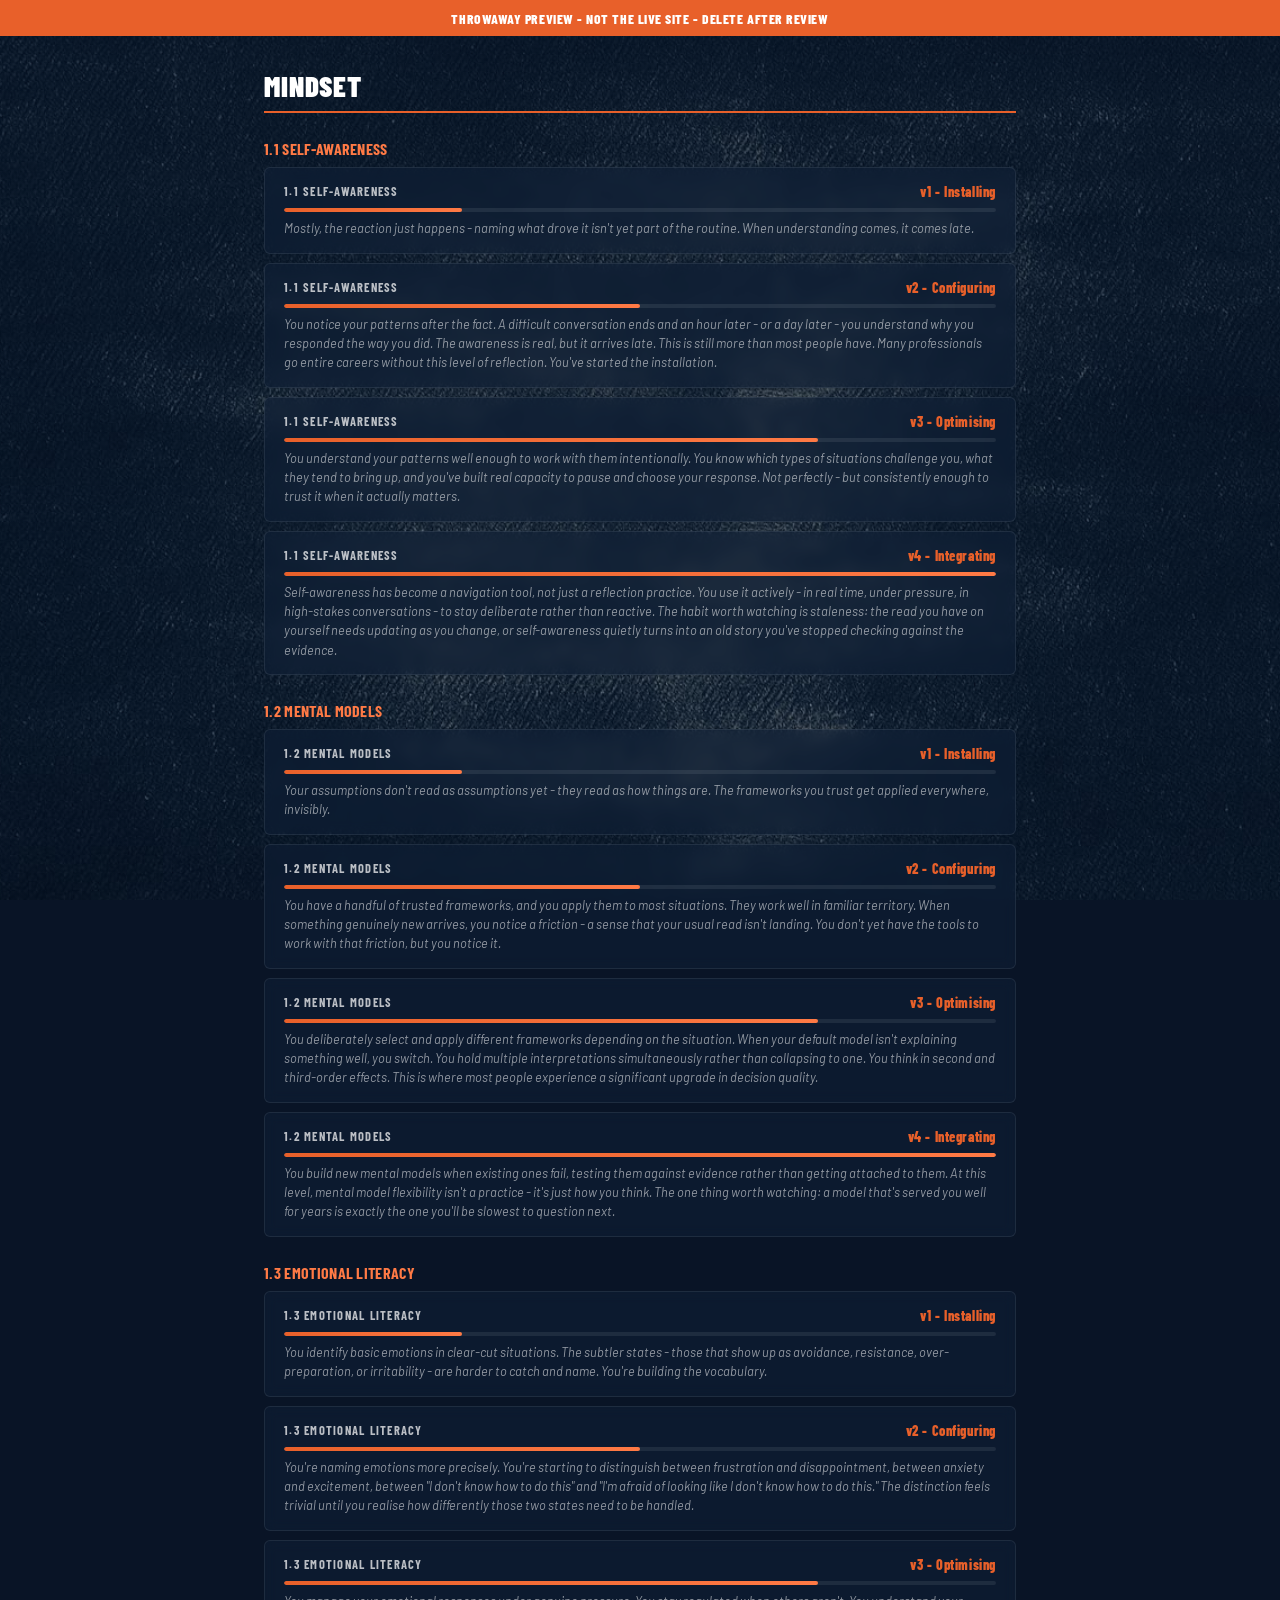
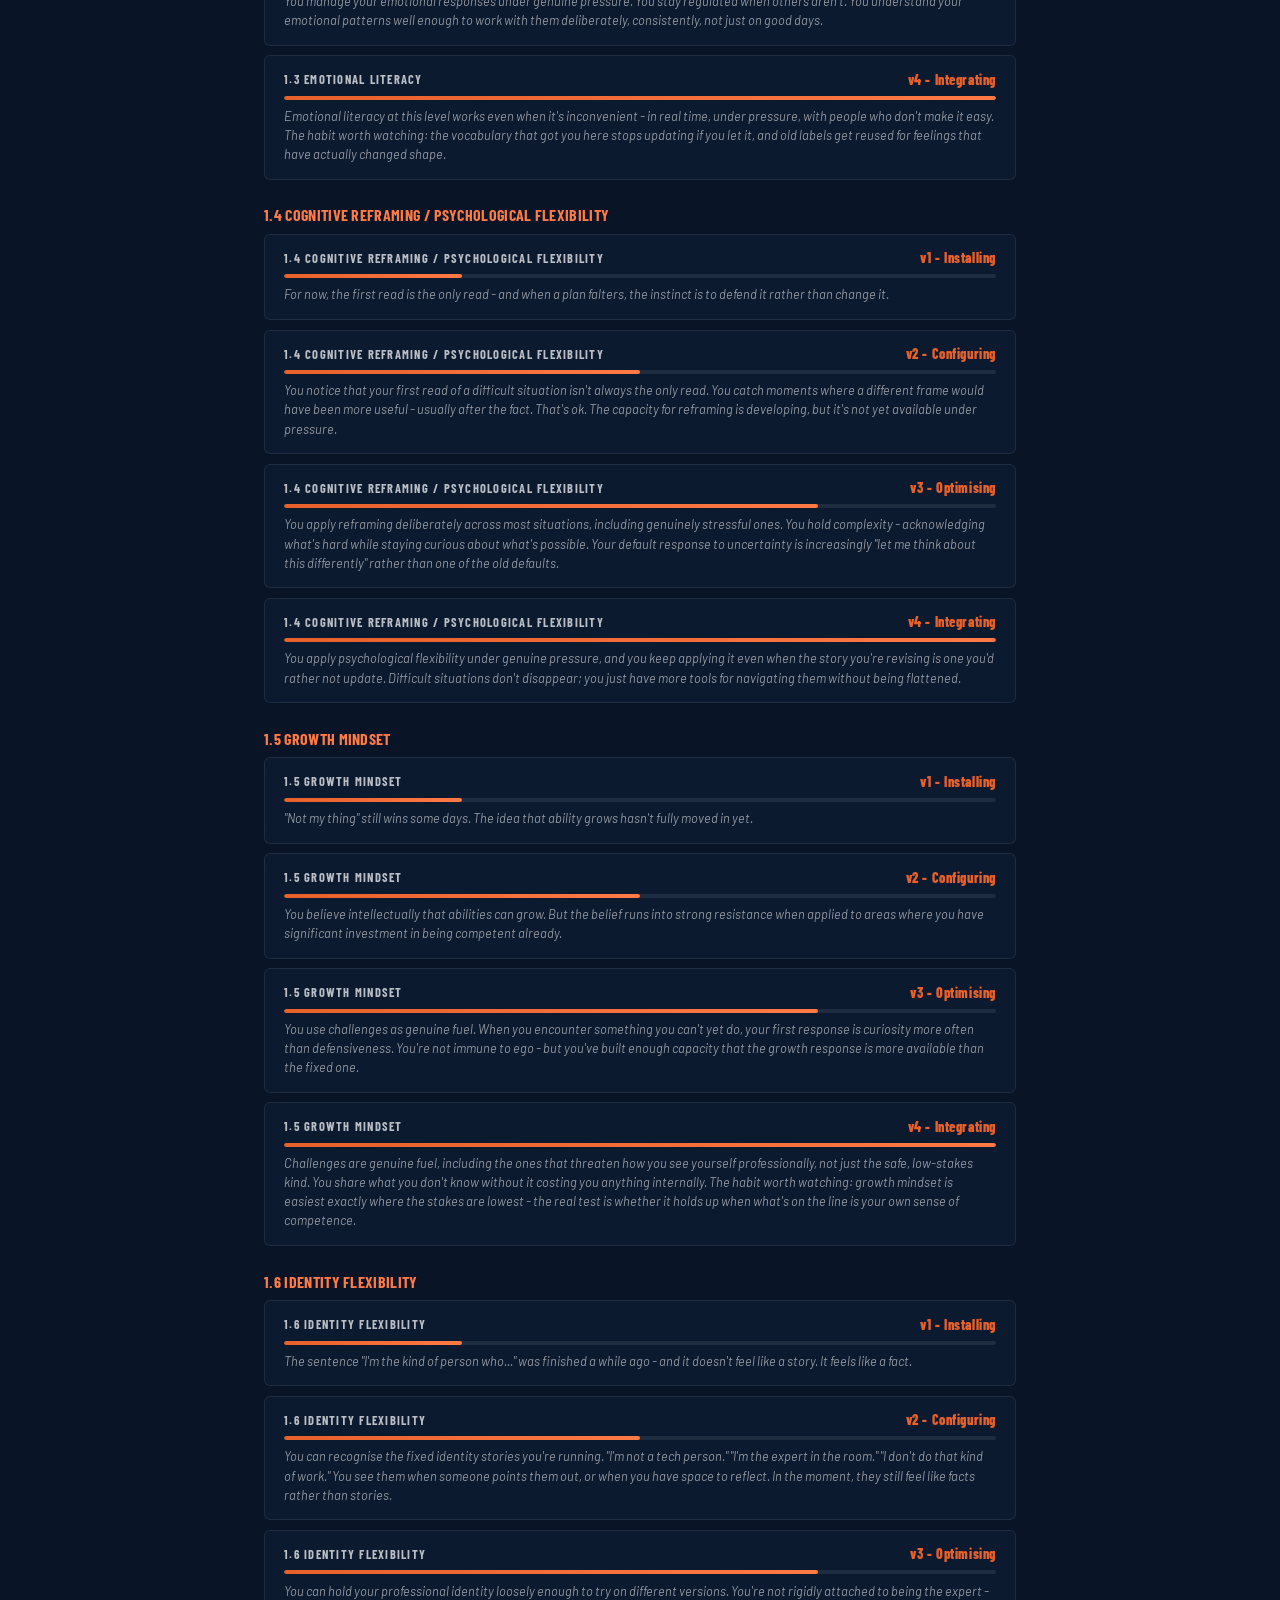
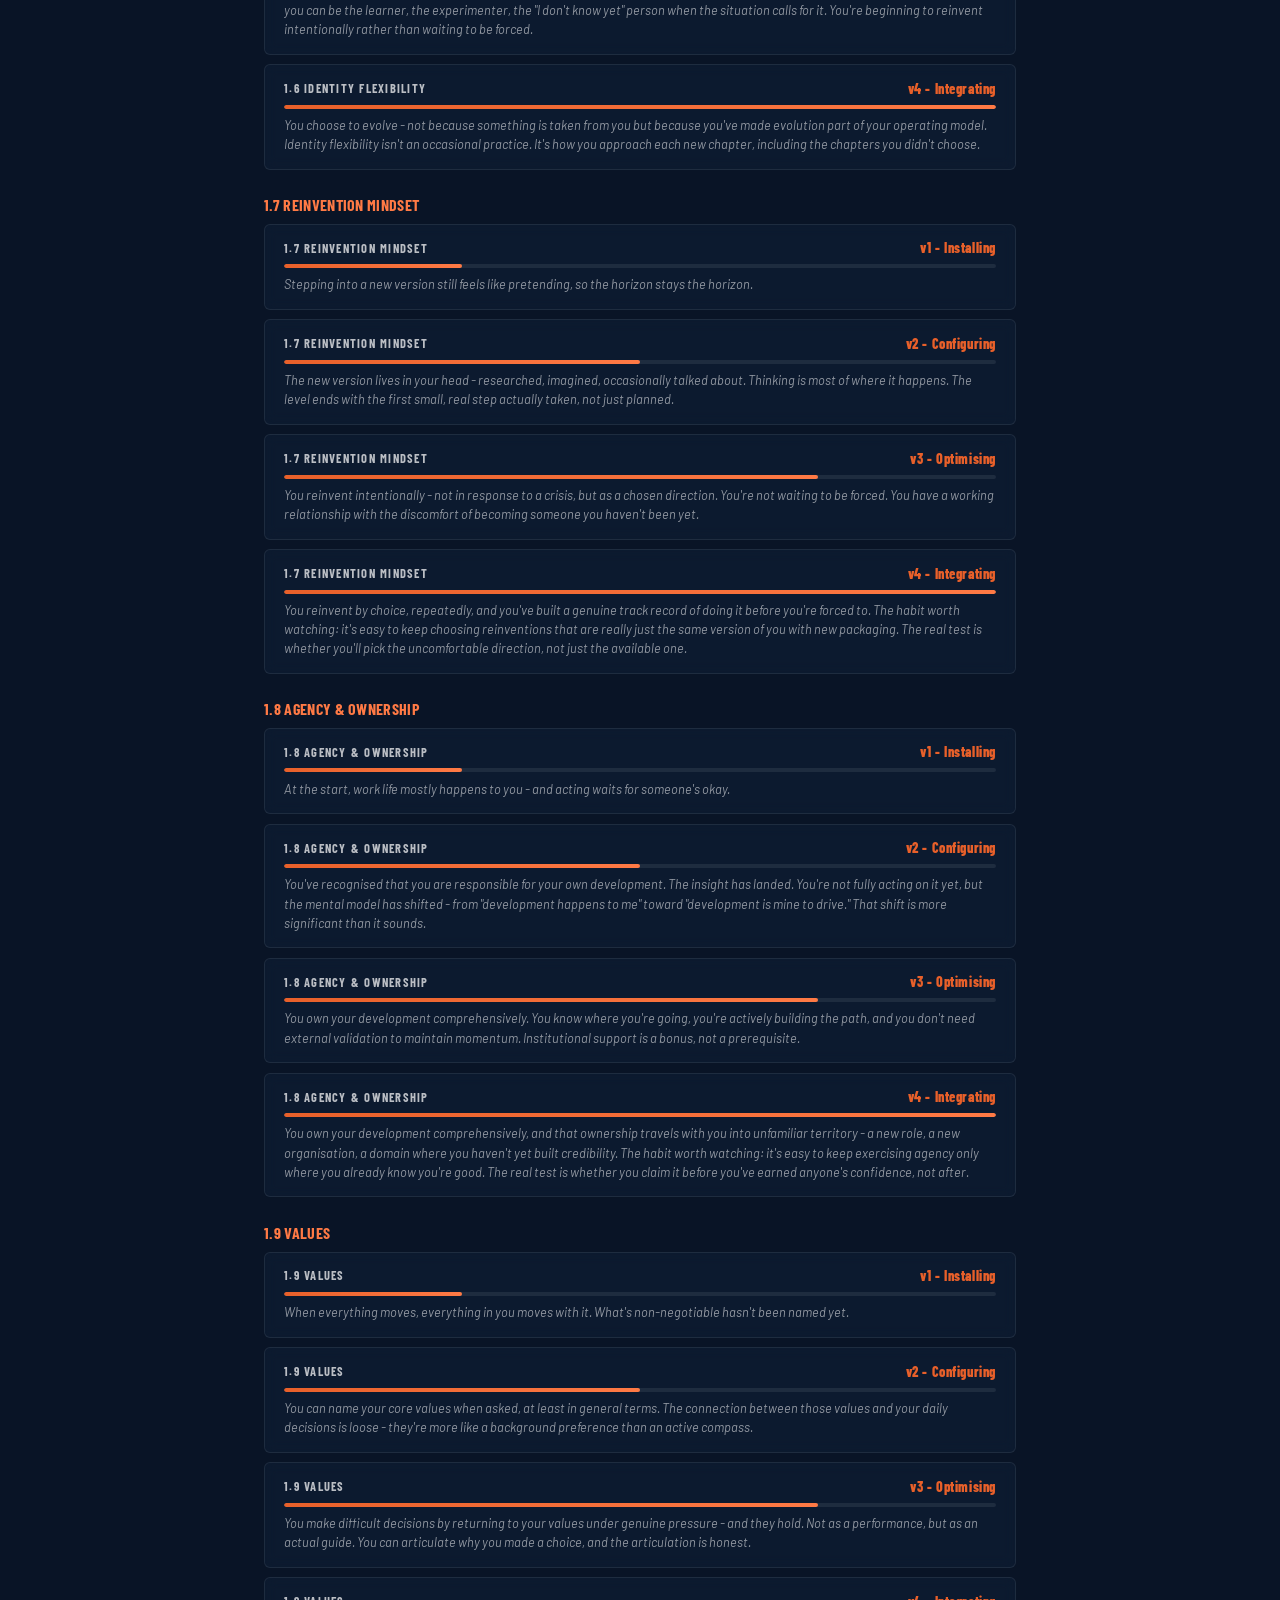
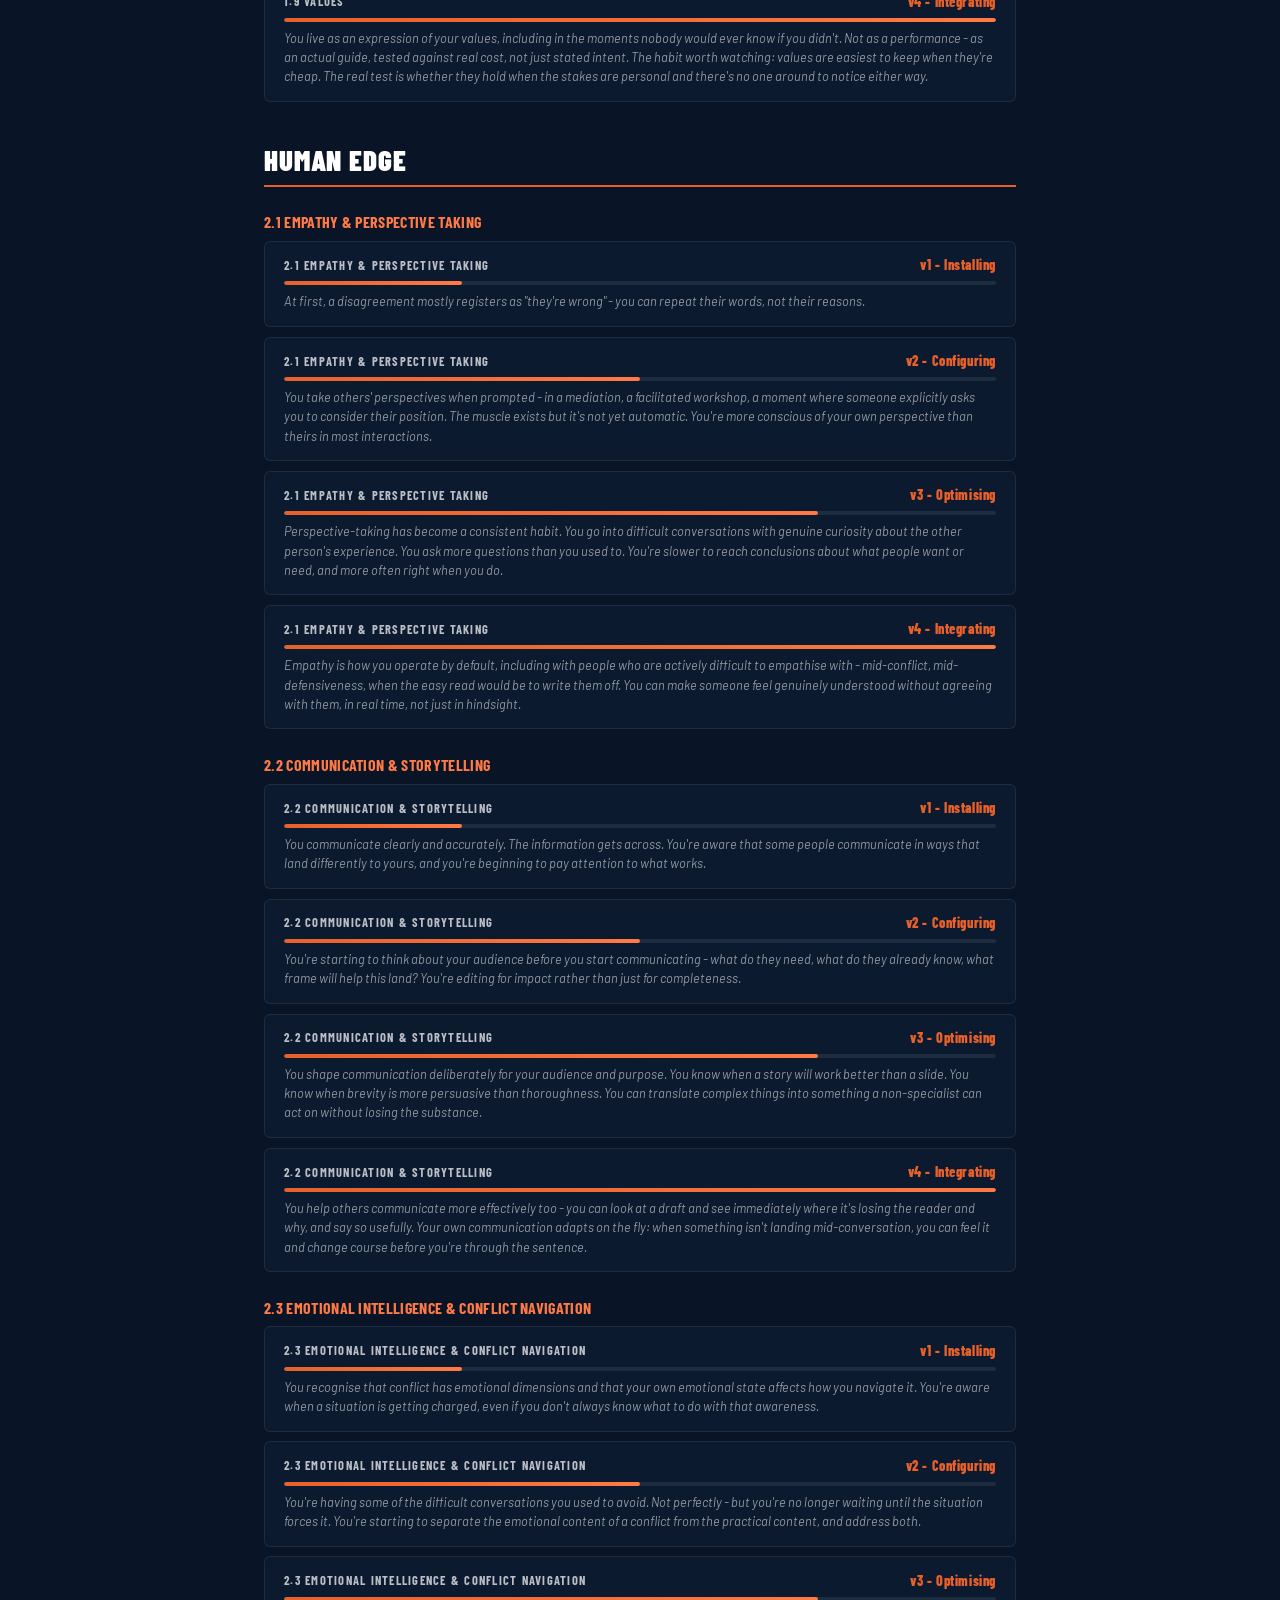
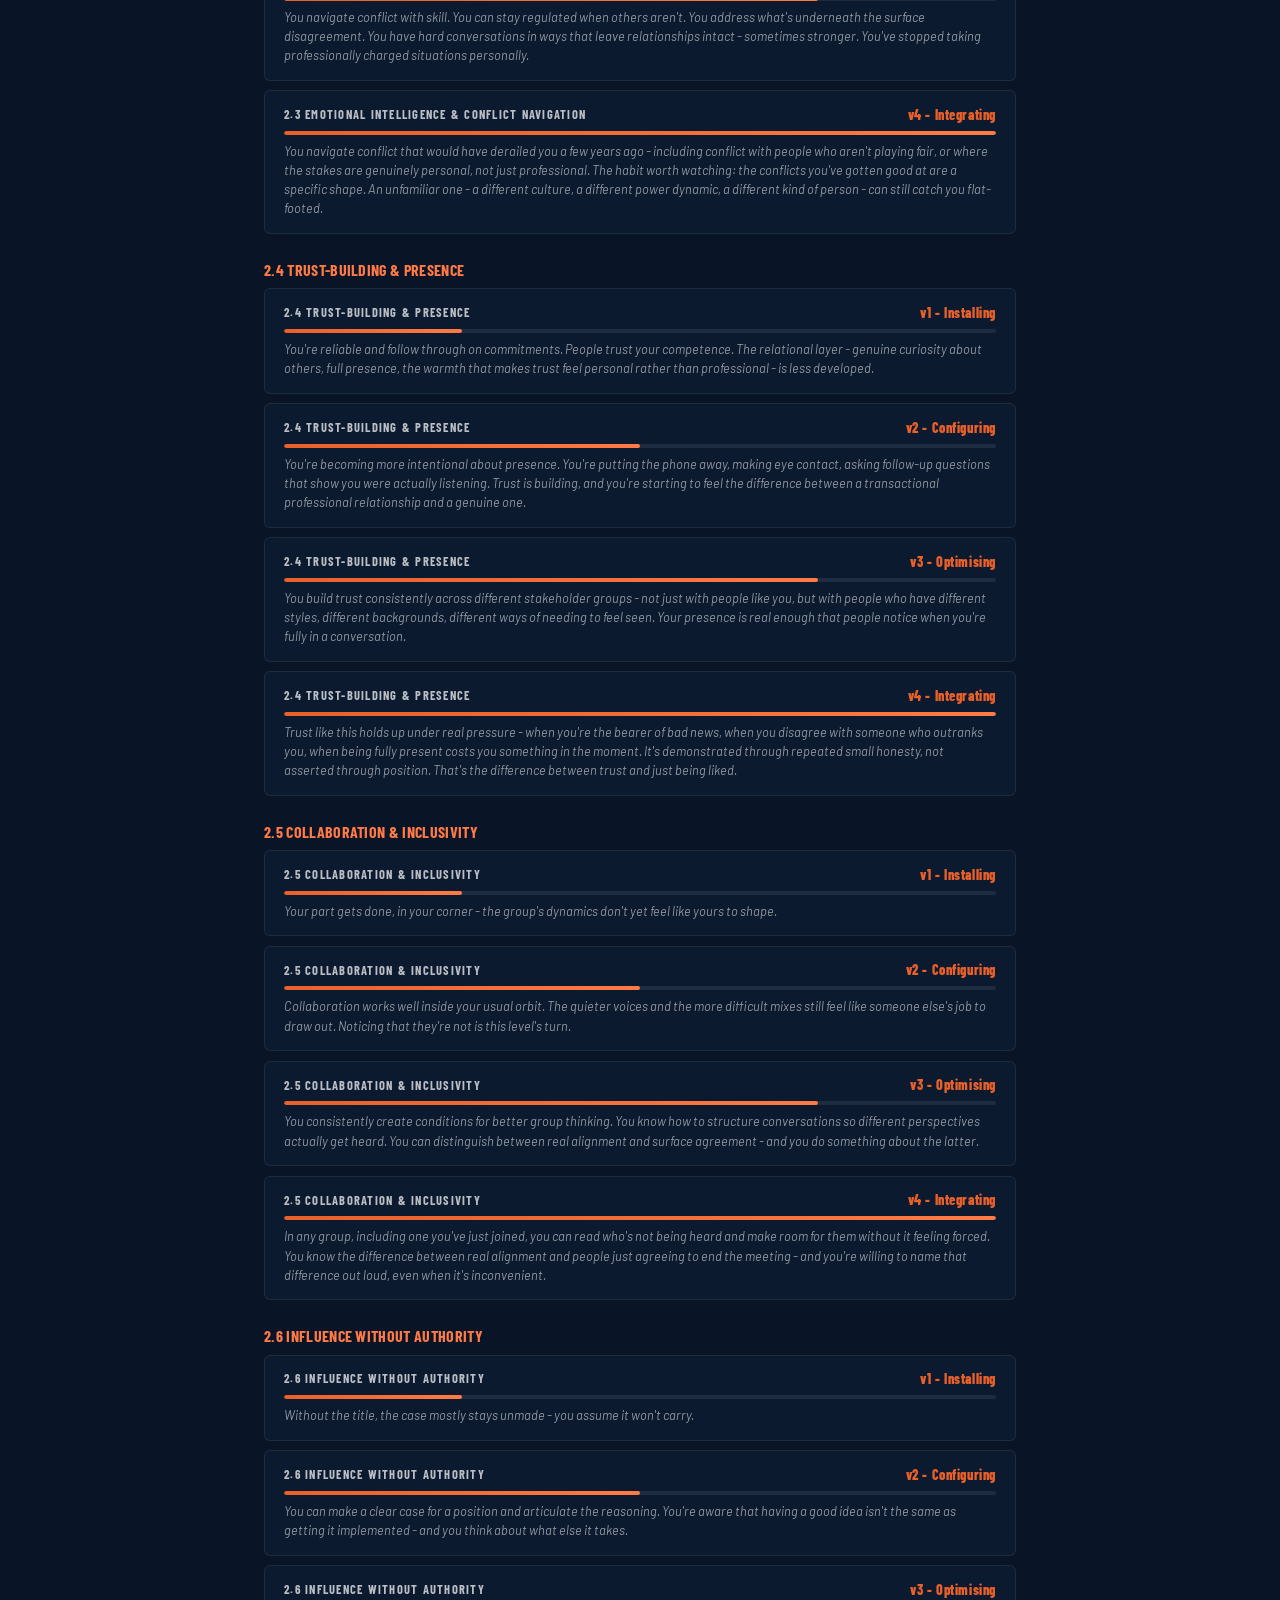
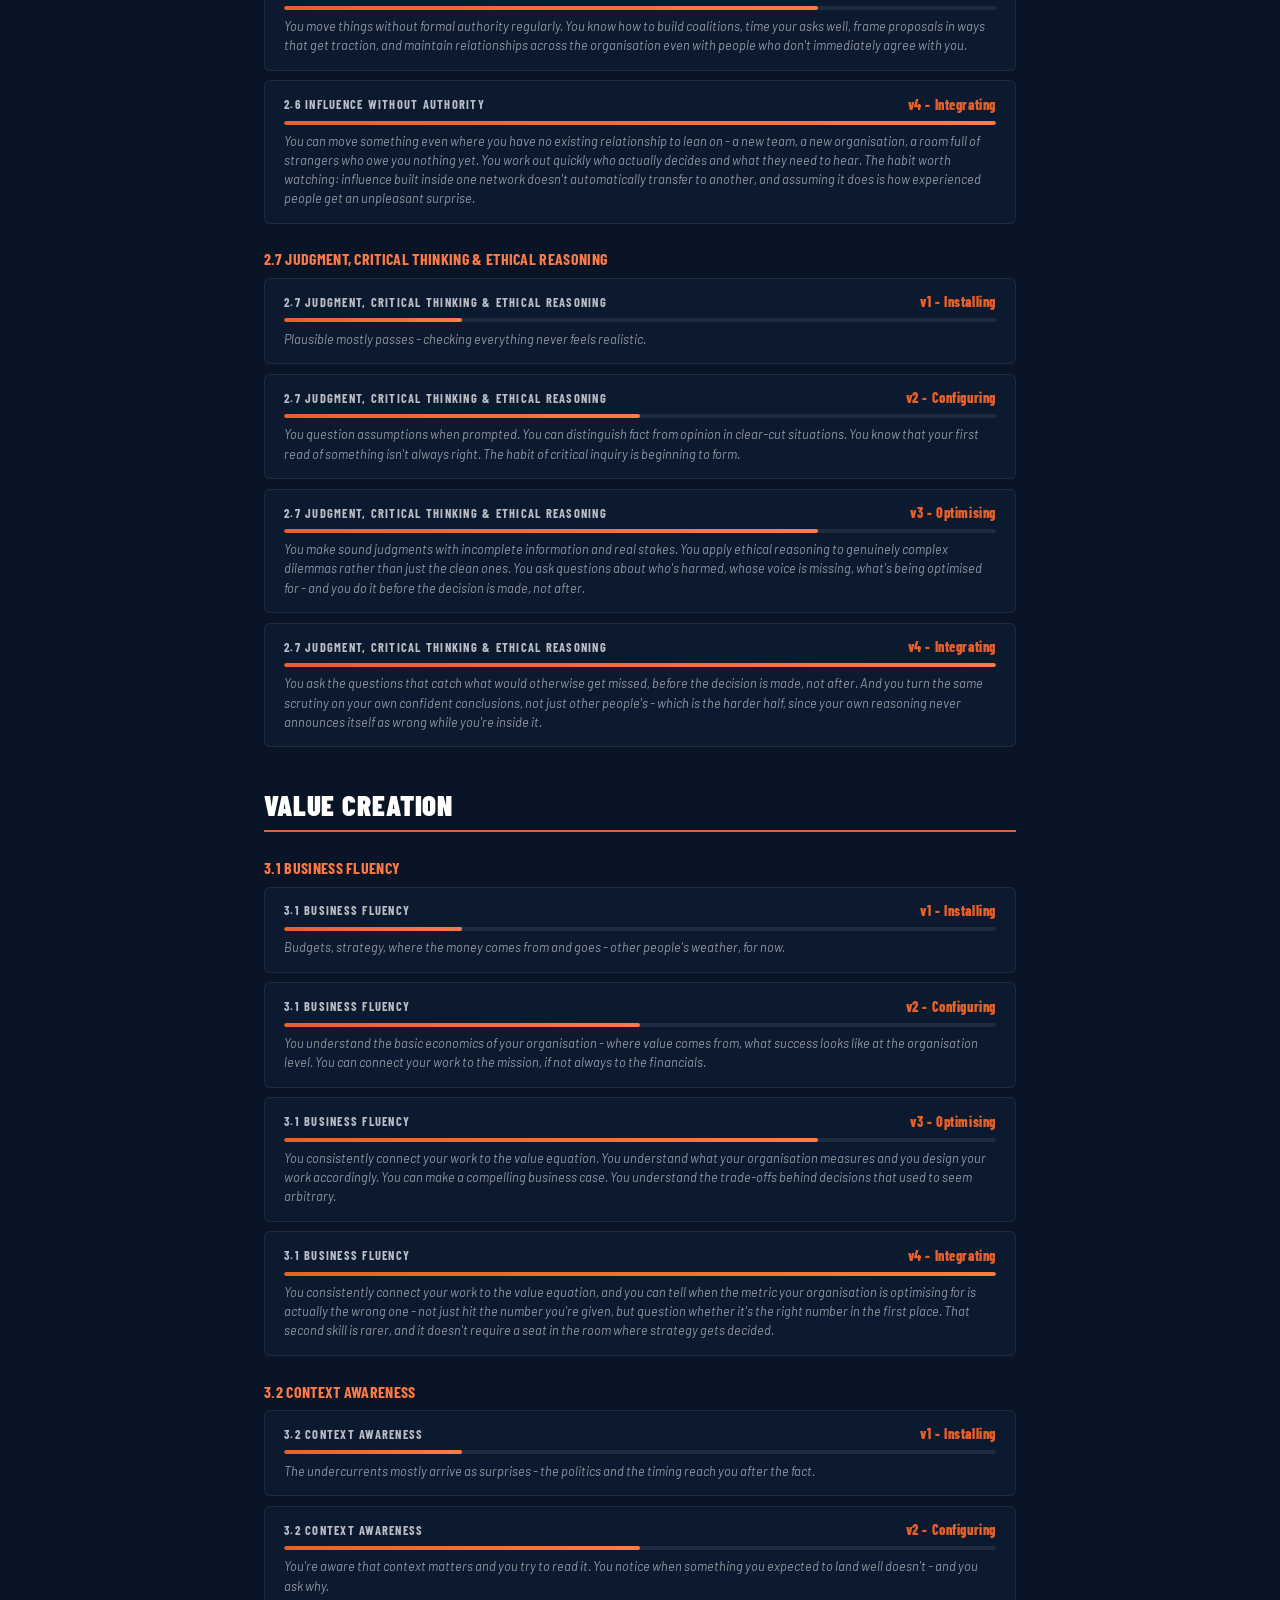
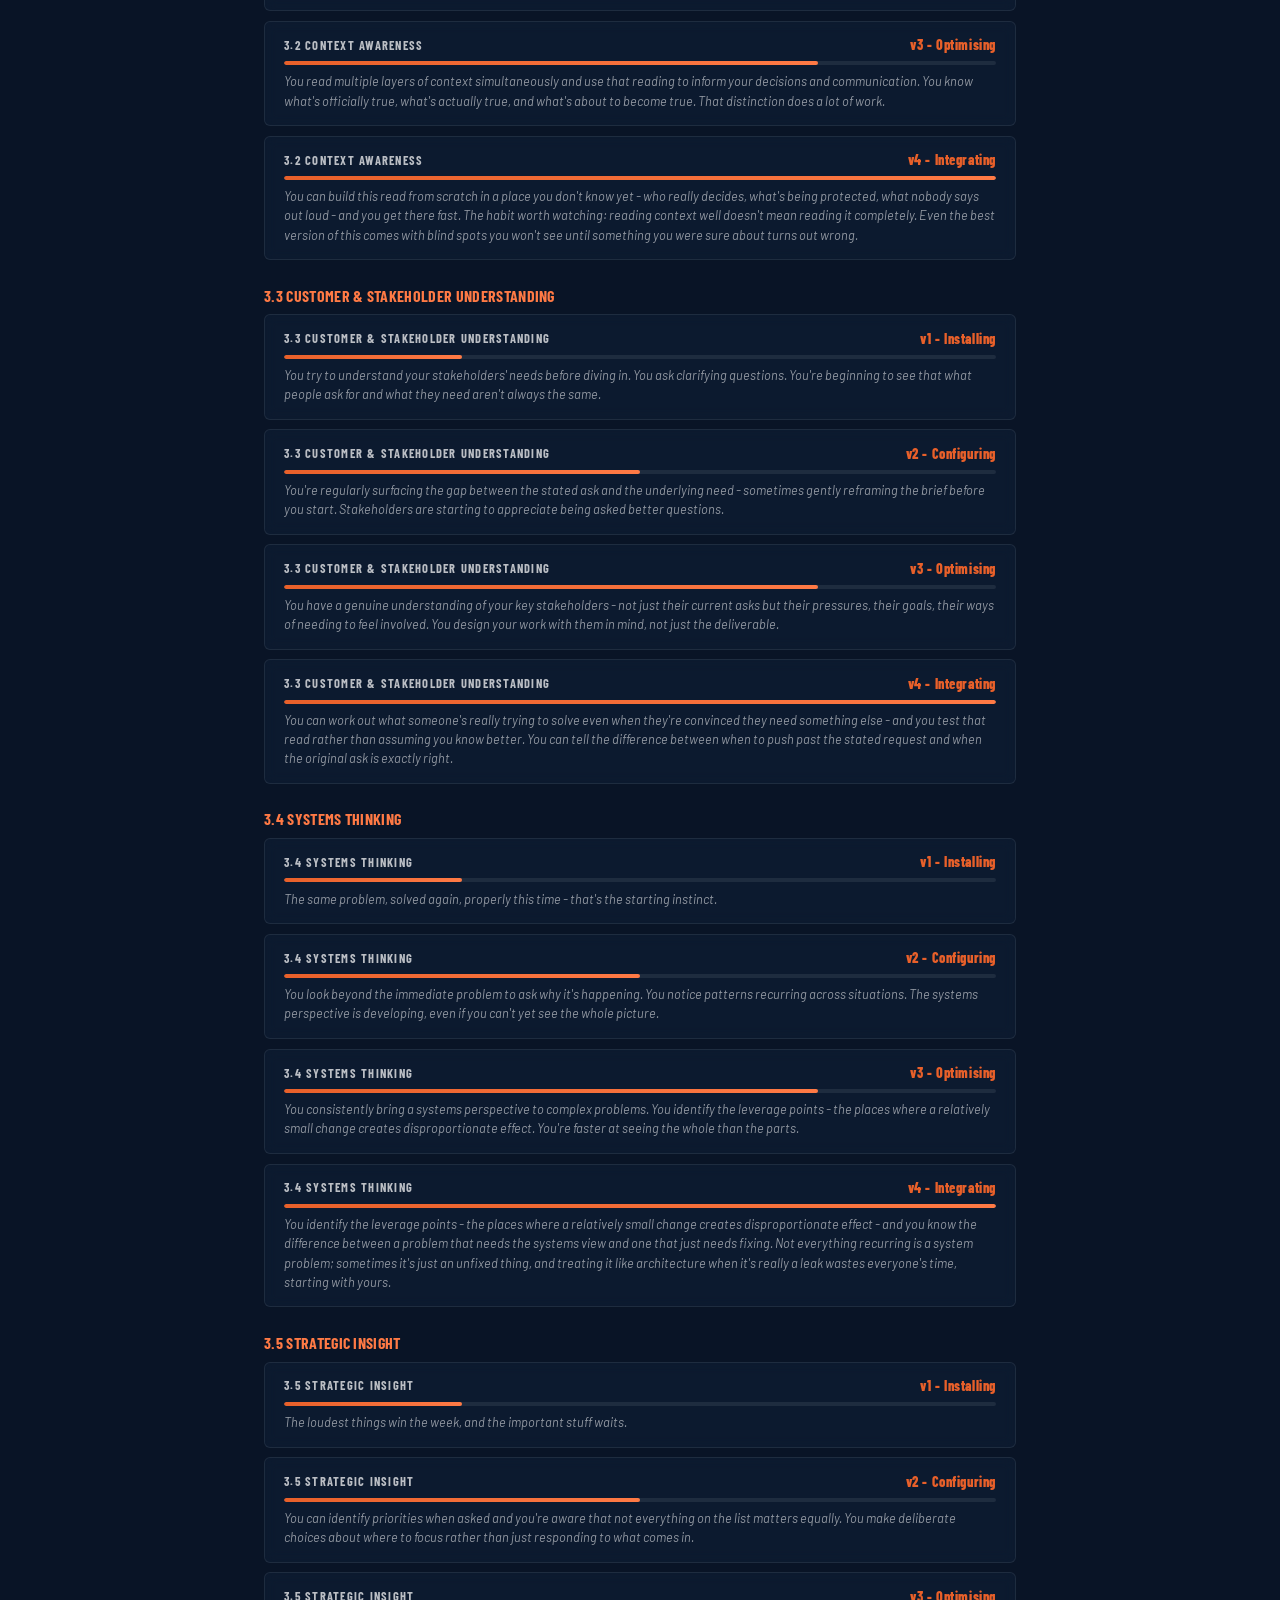
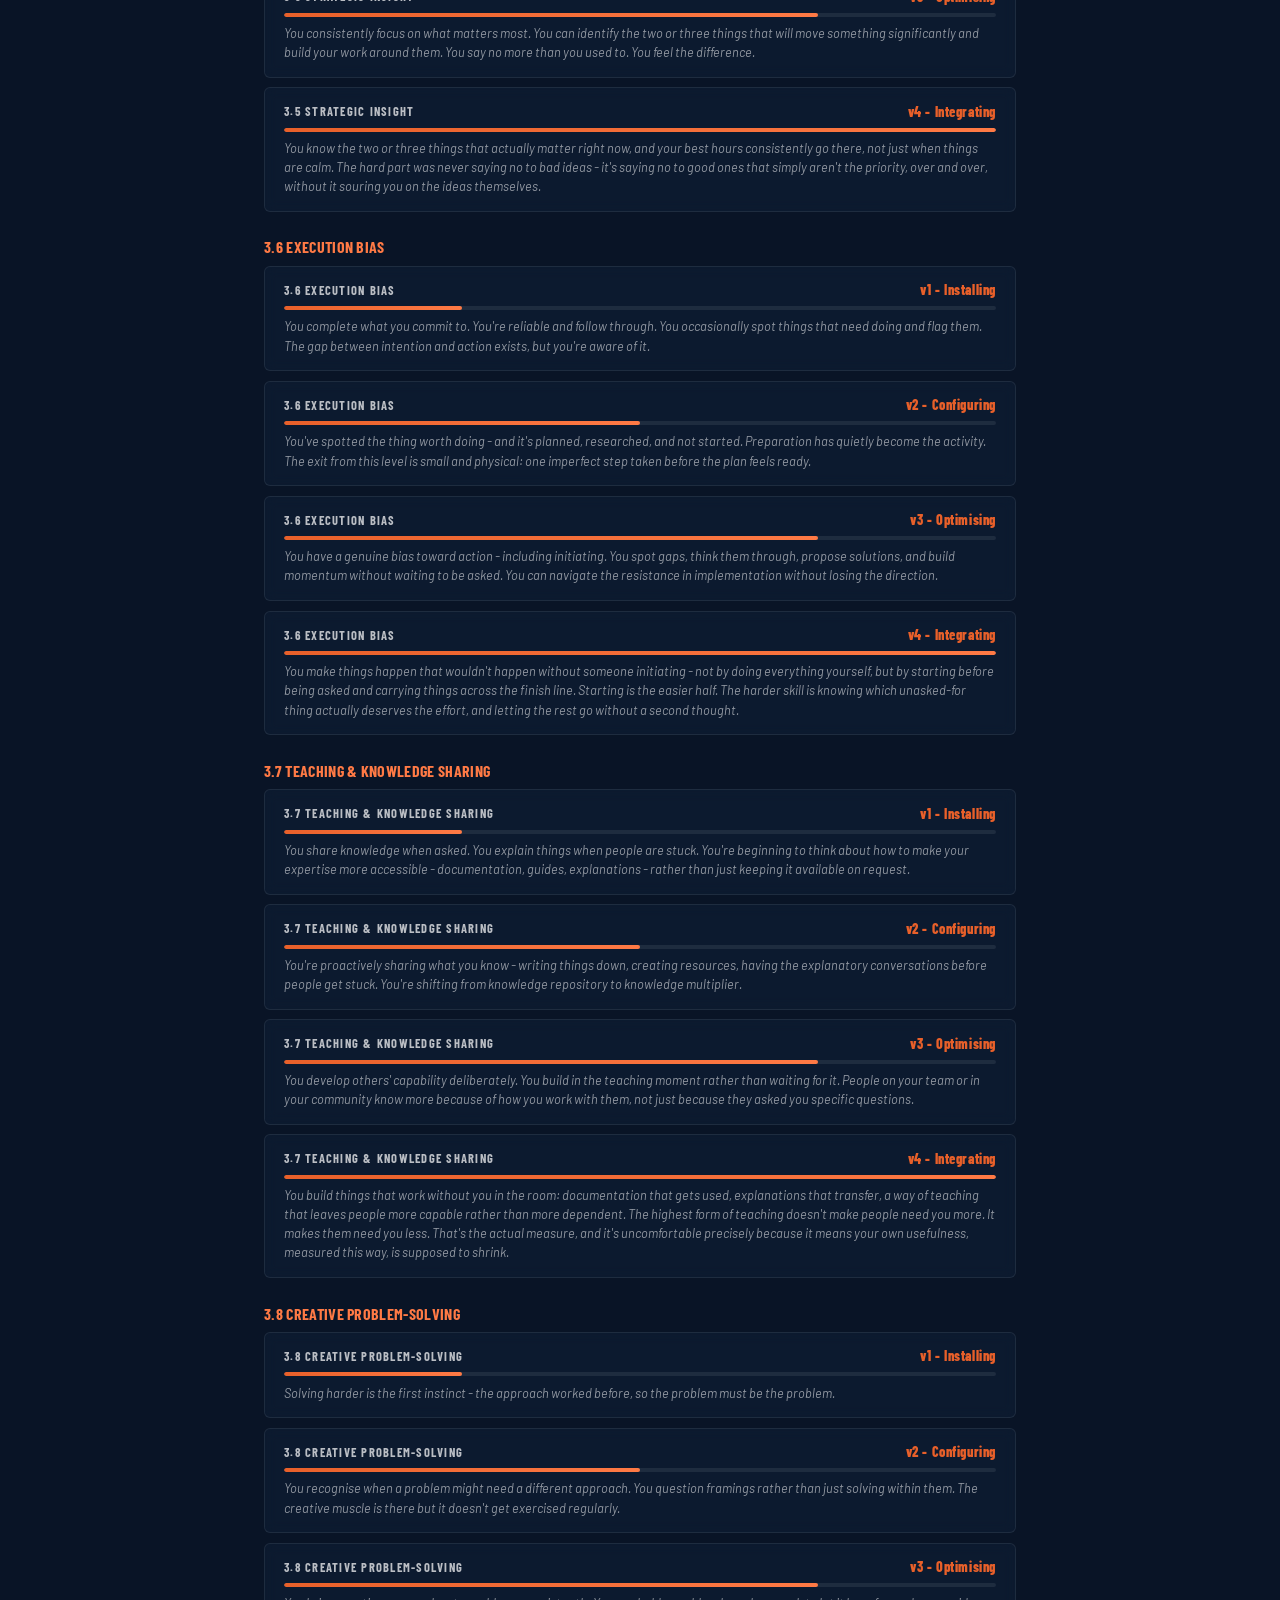
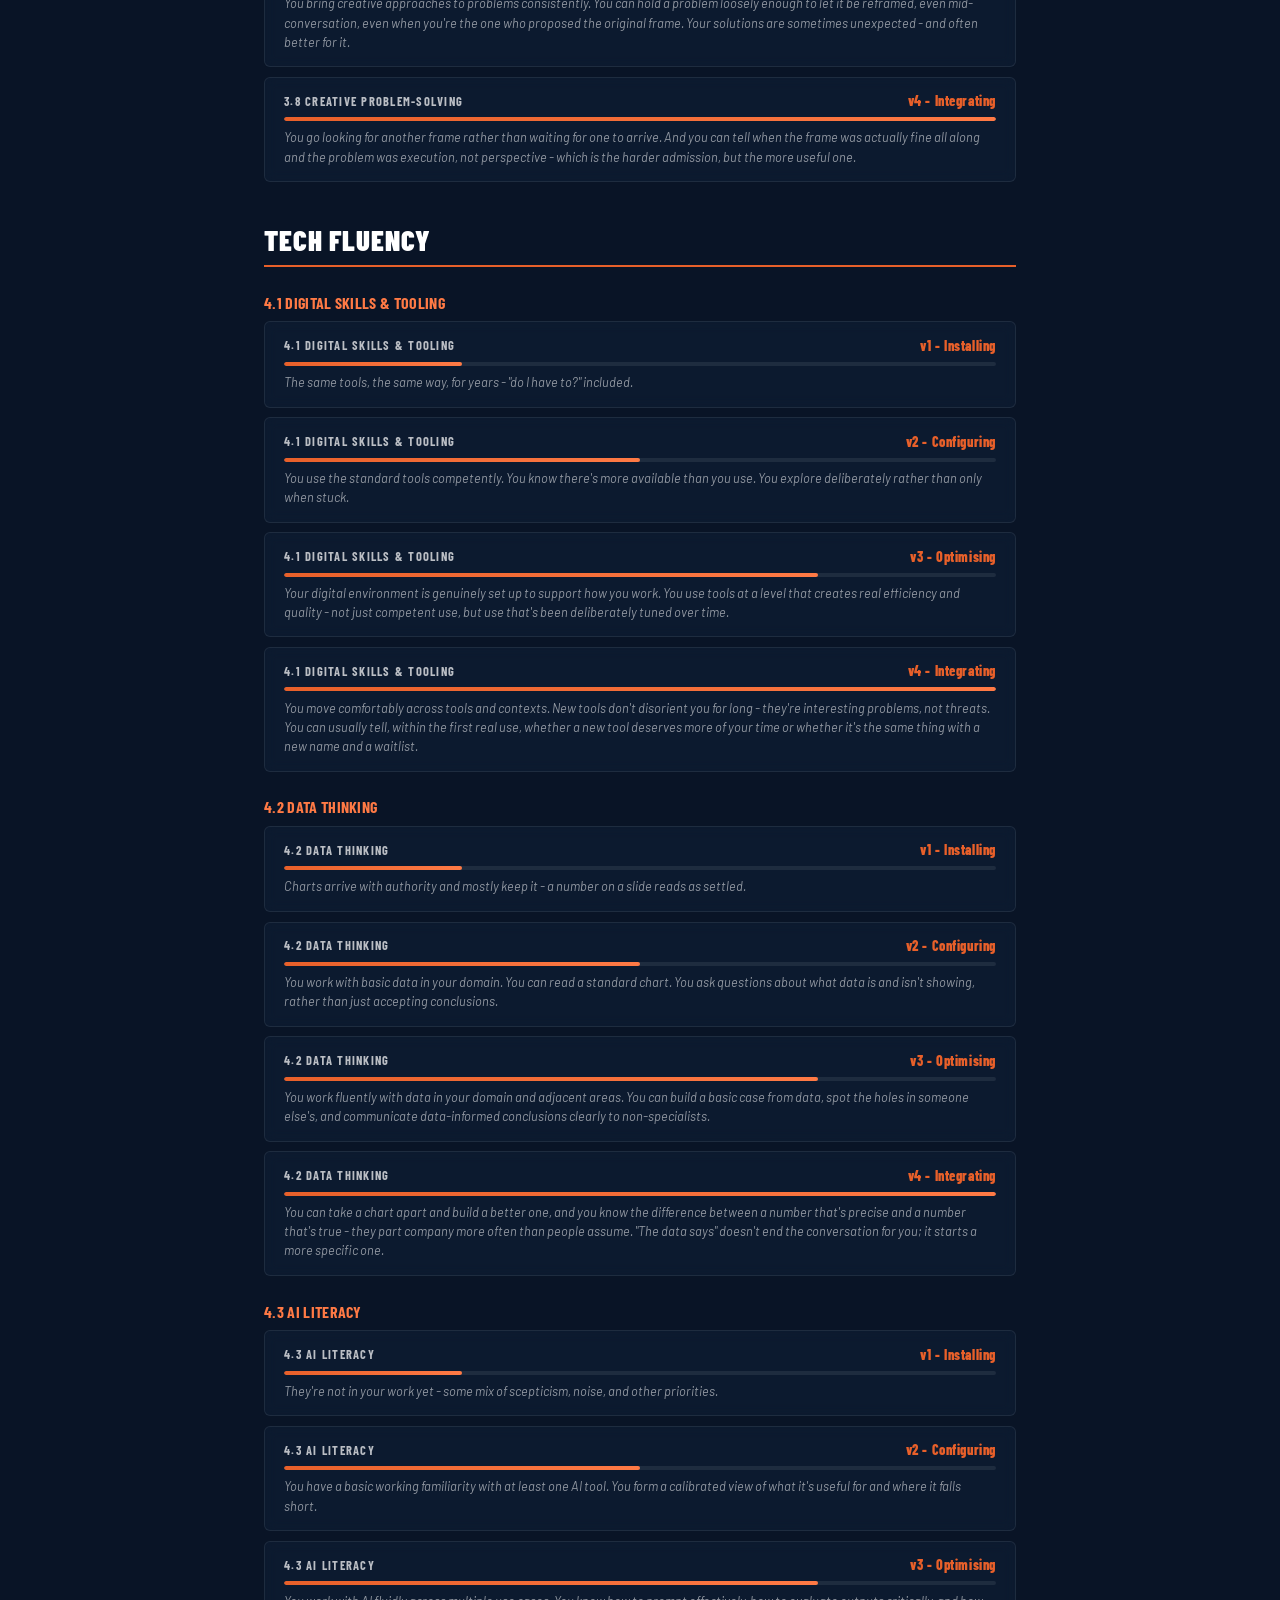
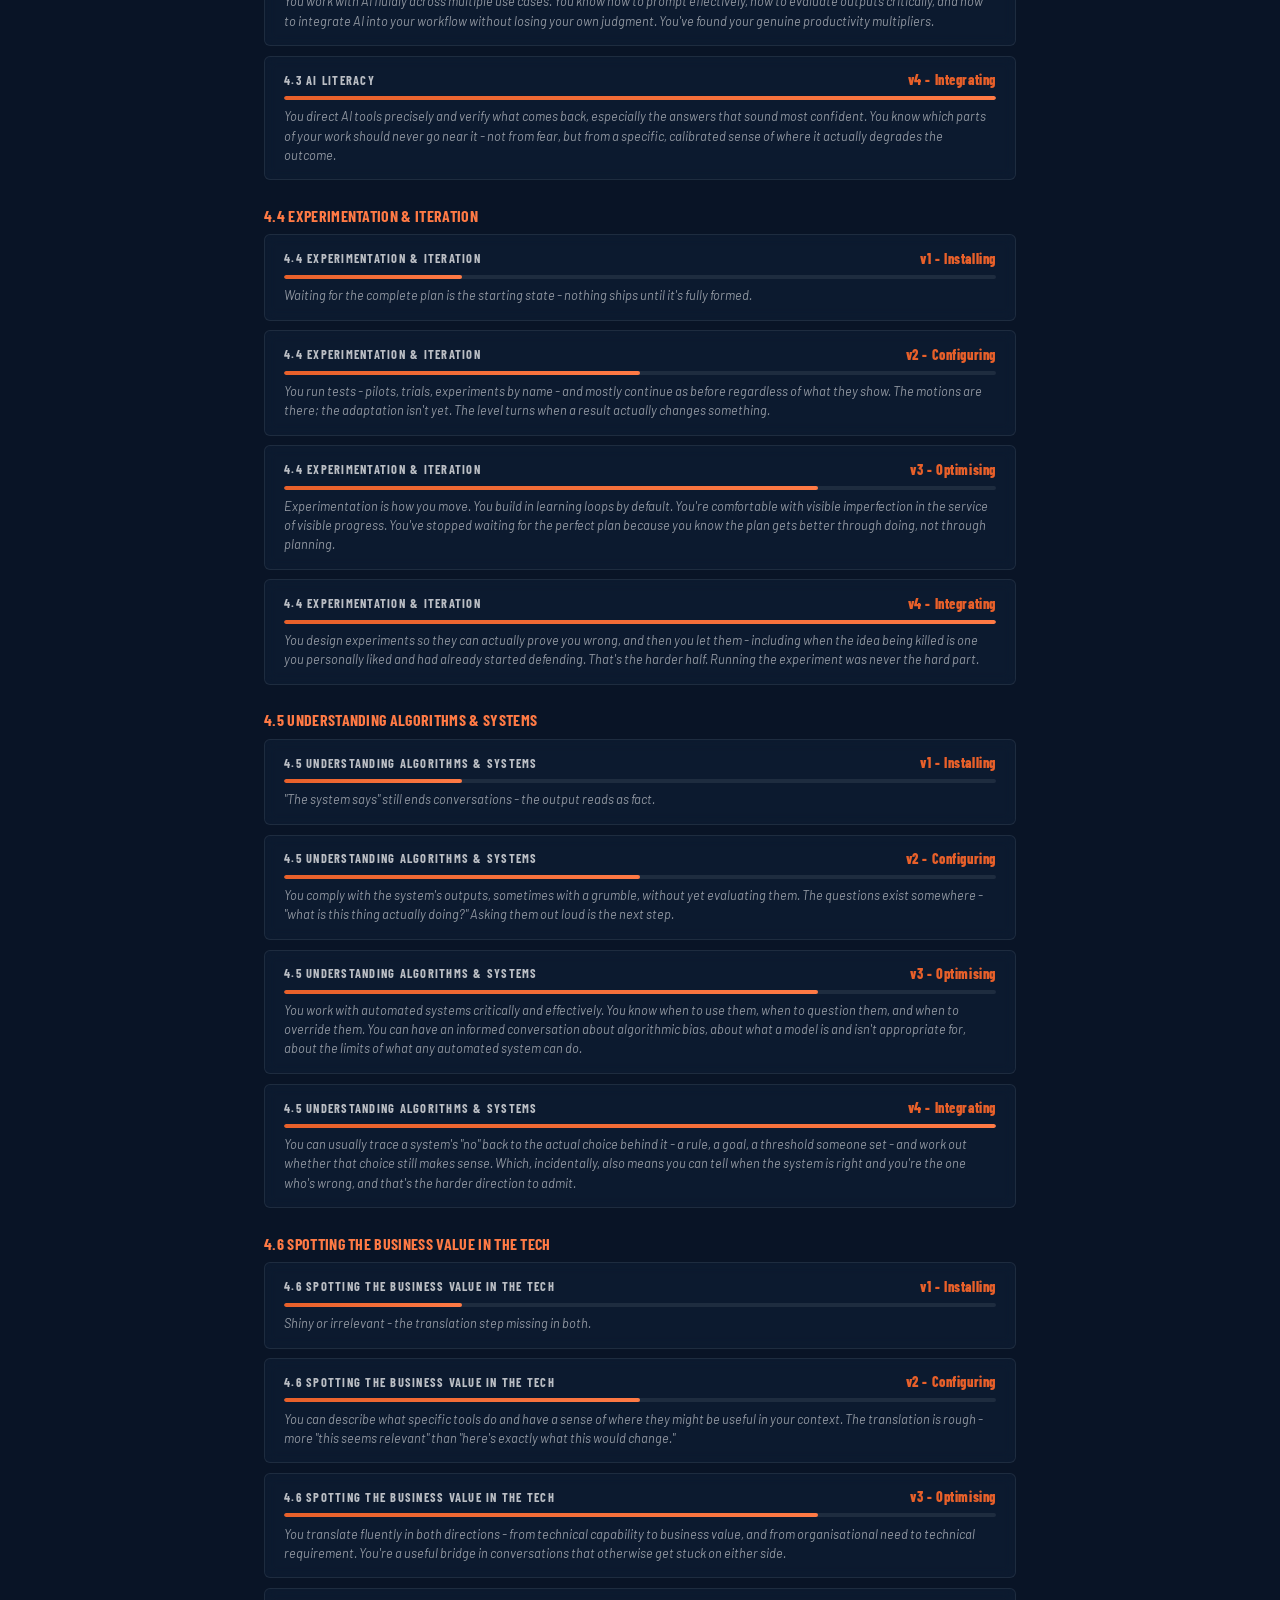
==== preview.html @ 87e13996 "Add throwaway preview.html for reviewing all 148 component band texts Renders every component's four" ====
<!DOCTYPE html>
<html lang="en">
<head>
  <meta charset="UTF-8">
  <meta name="viewport" content="width=device-width, initial-scale=1.0">
  <meta name="robots" content="noindex">
  <title>Component Preview (throwaway) - Rebel OS System Check</title>
  <link href="https://fonts.googleapis.com/css2?family=Barlow+Condensed:wght@700;800;900&family=Barlow:ital,wght@0,300;0,400;0,500;0,600;1,300;1,400&display=swap" rel="stylesheet">
  <link rel="stylesheet" href="styles.css">
  <style>
    .preview-banner {
      background: var(--orange); color: #fff; text-align: center;
      font-family: 'Barlow Condensed', sans-serif; font-weight: 800;
      text-transform: uppercase; letter-spacing: 0.04em; font-size: 0.85rem;
      padding: 0.6rem 1rem;
    }
    .preview-pillar-heading {
      font-family: 'Barlow Condensed', sans-serif; font-weight: 900;
      text-transform: uppercase; letter-spacing: 0.03em; font-size: 1.8rem;
      color: #fff; margin: 2.5rem 0 1rem; padding-bottom: 0.5rem;
      border-bottom: 2px solid var(--orange);
    }
    .preview-pillar-heading:first-child { margin-top: 0; }
    .preview-component-heading {
      font-family: 'Barlow Condensed', sans-serif; font-weight: 700;
      text-transform: uppercase; letter-spacing: 0.02em; font-size: 1rem;
      color: var(--orange-light); margin: 1.6rem 0 0.6rem;
    }
    .preview-band-group { display: flex; flex-direction: column; gap: 0.6rem; margin-bottom: 1.4rem; }
  </style>
</head>
<body>
  <div class="preview-banner">Throwaway preview - not the live site - delete after review</div>
  <div class="container" id="preview-root"></div>

  <script src="config.js"></script>
  <script>
    const root = document.getElementById('preview-root');
    let html = '';

    CONFIG.pillars.forEach(pillar => {
      html += `<h2 class="preview-pillar-heading">${pillar.name}</h2>`;
      const comps = CONFIG.components[pillar.key] || {};
      Object.keys(comps).forEach(key => {
        const comp = comps[key];
        html += `<h3 class="preview-component-heading">${comp.name}</h3><div class="preview-band-group">`;
        CONFIG.bands.forEach(band => {
          const text = comp.bands[band.id] || '';
          html += `
            <div class="pillar-result-row">
              <div class="pillar-result-header">
                <span class="pillar-result-name">${comp.name}</span>
                <span class="pillar-result-version">${band.label}</span>
              </div>
              <div class="pillar-bar-track"><div class="pillar-bar-fill" style="width:${band.pct}%"></div></div>
              <div class="pillar-insight">${text}</div>
            </div>`;
        });
        html += `</div>`;
      });
    });

    root.innerHTML = html;
  </script>
</body>
</html>
---- styles.css ----
:root {  --orange: #E8602A;  --orange-light: #FF7A45;  --navy: #0f1f38;  --navy-deep: #091426;  --white: #ffffff;  --text-muted: rgba(255,255,255,0.55);}
* { box-sizing: border-box; margin: 0; padding: 0; }
.visually-hidden { position: absolute !important; width: 1px; height: 1px; padding: 0; margin: -1px; overflow: hidden; clip: rect(0 0 0 0); white-space: nowrap; border: 0; }
body {  font-family: 'Barlow', sans-serif;  min-height: 100vh;  background: var(--navy-deep);  color: var(--white);}
/* denim sits on a fixed full-viewport layer (not background-attachment:fixed, which renders blurry/janky on mobile) */
body::before {  content: '';  position: fixed;  inset: 0;  z-index: -2;  background: url('bg-denim.jpg') center / cover no-repeat;  pointer-events: none;}
body::after {  content: '';  position: fixed;  inset: 0;  z-index: -1;  background: linear-gradient(180deg, rgba(9,20,38,0.55) 0%, rgba(9,20,38,0.40) 100%);  pointer-events: none;}

.container {  position: relative;  z-index: 1;  max-width: 800px;  margin: 0 auto;  padding: 2rem 1.5rem 4rem;}
header {  text-align: center;  padding: 2.5rem 0 2rem;  border-bottom: 1px solid rgba(232,96,42,0.3);  margin-bottom: 2.5rem;}
.logo-img {  display: block;  width: 120px;  height: auto;  margin: 0 auto 1.2rem;}
header h1 {  font-family: 'Barlow Condensed', sans-serif;  font-size: clamp(2.2rem, 5.5vw, 3.5rem);  font-weight: 900;  text-transform: uppercase;  letter-spacing: 0.03em;  line-height: 1.0;  margin-bottom: 0.8rem;}
header h1 span { color: var(--orange); display: block; }
header p {  font-size: 0.95rem;  font-weight: 300;  color: var(--text-muted);  max-width: 500px;  margin: 0 auto;  line-height: 1.65;}
#progress-bar-wrap {  background: rgba(255,255,255,0.14);  border: 1px solid rgba(255,255,255,0.12);  border-radius: 4px;  height: 7px;  margin-bottom: 2rem;  overflow: hidden;}
#progress-bar {  height: 100%;  background: linear-gradient(90deg, var(--orange), var(--orange-light));  width: 0%;  transition: width 0.4s ease;  box-shadow: 0 0 8px rgba(232,96,42,0.7);}
#step-label {  text-align: center;  font-size: 0.75rem;  letter-spacing: 0.12em;  text-transform: uppercase;  color: var(--text-muted);  margin-bottom: 1.8rem;  font-weight: 500;}
.question-card {  background: rgba(15,31,56,0.65);  border: 1px solid rgba(255,255,255,0.1);  border-top: 3px solid var(--orange);  border-radius: 8px;  padding: 2rem 2rem 1.5rem;  backdrop-filter: blur(12px);  animation: slideIn 0.35s ease;}
@keyframes slideIn {  from { opacity: 0; transform: translateY(14px); }
  to { opacity: 1; transform: translateY(0); }
}
.pillar-tag {  font-family: 'Barlow Condensed', sans-serif;  font-size: 0.68rem;  font-weight: 700;  letter-spacing: 0.14em;  text-transform: uppercase;  color: var(--orange);  margin-bottom: 0.7rem;  display: block;}
.question-text {  font-size: 1.1rem;  line-height: 1.65;  margin-bottom: 1.6rem;}
.options { display: flex; flex-direction: column; gap: 0.55rem; }
.option-btn {  background: rgba(255,255,255,0.05);  border: 1px solid rgba(255,255,255,0.14);  border-radius: 6px;  padding: 0.8rem 1rem;  text-align: left;  cursor: pointer;  color: rgba(255,255,255,0.82);  font-family: 'Barlow', sans-serif;  font-size: 0.9rem;  line-height: 1.5;  transition: all 0.18s;  display: flex;  gap: 0.7rem;  align-items: flex-start;}
.option-btn:hover {  background: rgba(232,96,42,0.12);  border-color: rgba(232,96,42,0.5);  color: white;  transform: translateX(3px);}
.option-btn.selected {  background: rgba(232,96,42,0.2);  border-color: var(--orange);  color: white;}
.option-letter {  font-family: 'Barlow Condensed', sans-serif;  font-weight: 700;  color: var(--orange);  font-size: 0.82rem;  min-width: 1.1rem;  margin-top: 2px;}
.nav-row {  display: flex;  justify-content: space-between;  align-items: center;  margin-top: 1.6rem;  gap: 1rem;}
.btn {  font-family: 'Barlow Condensed', sans-serif;  font-size: 0.82rem;  font-weight: 700;  letter-spacing: 0.1em;  text-transform: uppercase;  padding: 0.6rem 1.5rem;  border-radius: 4px;  cursor: pointer;  border: none;  transition: all 0.2s;  text-decoration: none;  display: inline-block;}
.btn:focus-visible { outline: 2px solid var(--orange-light); outline-offset: 2px; }
.btn-primary { background: var(--orange); color: white; }
.btn-primary:hover { background: var(--orange-light); transform: translateY(-1px); }
.btn-primary:disabled { opacity: 0.3; cursor: not-allowed; transform: none; }
.btn-ghost {  background: transparent;  color: var(--text-muted);  border: 1px solid rgba(255,255,255,0.2);}
.btn-ghost:hover { color: white; border-color: rgba(255,255,255,0.45); }
/* INTRO */#intro-screen { text-align: center; animation: slideIn 0.4s ease; }
.intro-pillars {  display: flex; flex-wrap: wrap; gap: 0.5rem;  justify-content: center; margin: 1.5rem 0 1.8rem;}
.pillar-chip {  font-family: 'Barlow Condensed', sans-serif;  font-size: 0.7rem; font-weight: 700; letter-spacing: 0.1em;  text-transform: uppercase; padding: 0.28rem 0.75rem;  border-radius: 2px; background: rgba(232,96,42,0.1);  border: 1px solid rgba(232,96,42,0.28); color: rgba(255,255,255,0.78);}
.time-note { font-size: 0.8rem; color: var(--text-muted); margin-bottom: 2rem; }
/* RESULTS */#results-screen { animation: slideIn 0.4s ease; }
#results-screen h2 {  font-family: 'Barlow Condensed', sans-serif;  font-size: 2rem; font-weight: 900; text-transform: uppercase;  letter-spacing: 0.03em; text-align: center; margin-bottom: 0.4rem;}
#results-screen h2 span { color: var(--orange); }
.results-subtitle {  text-align: center; color: var(--text-muted);  font-size: 0.88rem; margin-bottom: 2rem; font-weight: 300;}
/* RADAR */.radar-wrap {  background: rgba(15,31,56,0.65);  border: 1px solid rgba(255,255,255,0.1);  border-radius: 8px;  padding: 1.5rem;  margin-bottom: 1.5rem;  backdrop-filter: blur(10px);  display: flex;  justify-content: center;}
.radar-square {  position: relative;  width: 100%;  max-width: 520px;  aspect-ratio: 1 / 1;  margin: 0 auto;}
.radar-square canvas {  position: absolute;  inset: 0;  width: 100% !important;  height: 100% !important;}
/* PROFILE */.profile-badge {  background: rgba(15,31,56,0.65);  border: 1px solid rgba(232,96,42,0.28);  border-radius: 8px;  padding: 1.3rem 1.5rem;  margin-bottom: 1.2rem;  backdrop-filter: blur(8px);  text-align: center;}
.profile-label {  font-family: 'Barlow Condensed', sans-serif;  font-size: 0.68rem; letter-spacing: 0.15em; text-transform: uppercase;  color: var(--orange); margin-bottom: 0.4rem;}
.profile-title {  font-family: 'Barlow Condensed', sans-serif;  font-size: 1.5rem; font-weight: 900; text-transform: uppercase;  letter-spacing: 0.03em; margin-bottom: 0.35rem;}
.profile-desc {  font-size: 0.85rem; color: var(--text-muted); line-height: 1.6; font-weight: 300;}
.profile-share-btn {  margin-top: 1rem;  padding: 0.6rem 1.4rem;  font-size: 0.78rem;}
.share-status {  font-size: 0.78rem;  color: var(--text-muted);  margin-top: 0.65rem;}
/* PILLAR BARS */.pillar-results { display: flex; flex-direction: column; gap: 0.8rem; margin-bottom: 2rem; }
.pillar-result-row {  background: rgba(15,31,56,0.55);  border: 1px solid rgba(255,255,255,0.08);  border-radius: 6px; padding: 0.9rem 1.2rem;  backdrop-filter: blur(6px);}
.pillar-result-header {  display: flex; justify-content: space-between;  align-items: center; margin-bottom: 0.5rem;}
.pillar-result-name {  font-family: 'Barlow Condensed', sans-serif;  font-size: 0.78rem; font-weight: 700; letter-spacing: 0.1em;  text-transform: uppercase; color: rgba(255,255,255,0.72);}
.pillar-result-version {  font-family: 'Barlow Condensed', sans-serif;  font-size: 0.88rem; font-weight: 800; color: var(--orange); letter-spacing: 0.04em;}
.pillar-bar-track {  background: rgba(255,255,255,0.08); border-radius: 2px; height: 4px; overflow: hidden;}
.pillar-bar-fill {  height: 100%; border-radius: 2px;  background: linear-gradient(90deg, var(--orange), var(--orange-light));  transition: width 1.2s ease;}
.pillar-insight {  font-size: 0.8rem; color: var(--text-muted); margin-top: 0.45rem;  line-height: 1.5; font-style: italic;}
/* EMAIL */.email-capture {  background: rgba(232,96,42,0.08);  border: 1px solid rgba(232,96,42,0.28);  border-radius: 8px; padding: 1.4rem; text-align: center;}
.email-capture h3 {  font-family: 'Barlow Condensed', sans-serif;  font-size: 1.1rem; font-weight: 800; text-transform: uppercase;  letter-spacing: 0.05em; margin-bottom: 0.35rem;}
.email-capture p {  font-size: 0.83rem; color: var(--text-muted);  margin-bottom: 1rem; line-height: 1.55;}
.email-row {  display: flex; gap: 0.5rem; max-width: 400px; margin: 0 auto;}
.email-input {  flex: 1;  background: rgba(255,255,255,0.07);  border: 1px solid rgba(255,255,255,0.18);  border-radius: 4px; padding: 0.6rem 0.9rem;  font-family: 'Barlow', sans-serif; font-size: 0.88rem; color: white; outline: none;}
.email-input:focus { border-color: var(--orange); }
.email-input::placeholder { color: rgba(255,255,255,0.28); }
.email-input[aria-invalid="true"] { border-color: #ff5555; }
.consent-row {  display: flex; align-items: flex-start; gap: 0.55rem; max-width: 400px; margin: 0.85rem auto 0; text-align: left; font-size: 0.74rem; color: var(--text-muted); line-height: 1.5; cursor: pointer;}
.consent-row input[type="checkbox"] {  flex-shrink: 0; width: 16px; height: 16px; margin-top: 0.15rem; accent-color: var(--orange);}
.consent-row a { color: var(--orange-light); }
.email-form-error {  font-size: 0.8rem; color: #ff8080; margin-top: 0.65rem;}
#email-success {  font-size: 0.83rem; color: #7ddc8f; margin-top: 0.65rem;}
.privacy-note { font-size: 0.7rem; color: var(--text-muted); margin-top: 0.65rem; }
/* RESULT ACTIONS */.result-actions {  display: flex; justify-content: center; gap: 0.8rem;  margin-top: 1.3rem; flex-wrap: wrap;}
.hidden { display: none !important; }
@media (max-width: 580px) {  .question-card { padding: 1.4rem 1.1rem; }
  .email-row { flex-direction: column; }
  header h1 { font-size: 2rem; }
}

/* hub + components (from inject) */
    #intro-pillars{display:flex;flex-direction:column;align-items:stretch;gap:0;}
    .hub-grid{display:flex;flex-direction:column;gap:0.7rem;max-width:560px;width:100%;margin:1.4rem auto 0.4rem;align-self:center;}
    .hub-hint{align-self:center;}
    .hub-cta-row{align-self:center;}
    .hub-card{display:flex;align-items:center;gap:0.9rem;text-align:left;background:rgba(255,255,255,0.06);
      border:1px solid rgba(255,255,255,0.14);border-radius:12px;padding:0.85rem 1.1rem;cursor:pointer;
      transition:border-color .15s, background .15s;width:100%;font:inherit;color:inherit;}
    .hub-card:hover{border-color:#E8602A;background:rgba(232,96,42,0.10);}
    .hub-icon{font-size:1.2rem;width:1.6rem;text-align:center;flex:0 0 auto;}
    .hub-name{font-family:'Barlow Condensed',sans-serif;font-weight:700;font-size:1.05rem;letter-spacing:0.03em;flex:1;}
    .hub-status{font-size:0.78rem;opacity:0.85;}
    .hub-status.done{color:#7fd6a4;}
    .hub-hint{font-size:0.85rem;opacity:0.75;max-width:480px;margin:0 auto 1rem;}
    .hub-cta-row{display:flex;flex-direction:column;gap:0.9rem;justify-content:center;align-items:center;margin-bottom:0.4rem;}
    .link-quiet{background:none;border:none;padding:0;font:inherit;font-size:0.8rem;color:inherit;
      opacity:0.65;cursor:pointer;border-bottom:1px dotted currentColor;}
    .link-quiet:hover{opacity:1;color:#E8602A;}
    .comp-row{cursor:pointer;}
    .comp-chev{display:inline-block;transition:transform .18s ease;font-size:0.75rem;
      margin-right:0.5rem;opacity:0.7;}
    .comp-row.open .comp-chev,.pillar-toggle.open .comp-chev{transform:rotate(90deg);}
    .pillar-toggle{cursor:pointer;}
    .pillar-comp-detail{display:none;margin-top:0.7rem;}
    .pillar-comp-detail.open{display:block;}
    .synth-line{font-size:0.9rem;text-align:center;margin:0.2rem 0 1rem;opacity:0.92;}
    .synth-line strong{color:#E8602A;}
    .comp-row .comp-detail{display:none;font-size:0.88rem;line-height:1.55;opacity:0.92;
      margin-top:0.55rem;padding-top:0.55rem;border-top:1px dashed rgba(255,255,255,0.18);}
    .comp-row.open .comp-detail{display:block;}
    .comp-hint{font-size:0.72rem;opacity:0.55;margin-left:0.4rem;font-weight:400;}
    .logo-img{display:block;margin:0 auto 0.9rem;width:119px;height:auto;
      filter:drop-shadow(0 4px 10px rgba(0,0,0,0.45));}
    .site-footer{text-align:center;margin:2.2rem auto 0.8rem;font-size:0.78rem;opacity:0.55;}
    .site-footer a{color:inherit;text-decoration:none;border-bottom:1px dotted currentColor;}
    .site-footer a:hover{opacity:1;color:#E8602A;}
    body.hero-collapsed header h1, body.hero-collapsed header p{display:none;}
    body.hero-collapsed header{margin-bottom:0.6rem;}
    .expand-note{font-family:'Caveat',cursive;color:#E8602A;font-size:1.25rem;line-height:1;
      margin:0.7rem 0 0.2rem;padding-left:14px;transform:rotate(-1.5deg);cursor:pointer;
      display:flex;flex-direction:row;align-items:flex-end;gap:7px;
      transition:opacity .4s ease;}
    .expand-note svg{flex:0 0 auto;margin-bottom:-4px;}
    .expand-note.gone{opacity:0;pointer-events:none;height:0;margin:0;overflow:hidden;}
    #cursor-hint{position:fixed;z-index:9999;pointer-events:none;display:none;
      font-family:'Caveat',cursive;color:#E8602A;font-size:1.25rem;line-height:1;
      align-items:flex-start;gap:6px;
      transform:rotate(-2deg);text-shadow:0 1px 6px rgba(0,0,0,0.5);white-space:nowrap;}
    #cursor-hint svg{flex:0 0 auto;margin-top:8px;}
    .band-tip{font-size:0.78rem;line-height:1.5;opacity:0.85;margin:0.5rem 0 0.2rem;
      padding:0.5rem 0.75rem;border:1px dashed rgba(255,255,255,0.25);border-radius:8px;}
    .pillar-result-version{cursor:help;}
    .qpict{vertical-align:-2.5px;margin-right:5px;display:inline-block;}
    .synth-line.compact{font-size:0.82rem;text-align:left;margin:0 0 0.8rem;opacity:0.8;}
    .asp-panel{border:1px dashed rgba(232,96,42,0.65);border-radius:12px;
      padding:0.9rem 1.1rem;margin:0.5rem 0 1.5rem;text-align:left;}
    .asp-title{font-family:'Barlow Condensed',sans-serif;font-weight:700;font-size:1.05rem;
      letter-spacing:0.04em;color:#E8602A;margin-bottom:0.4rem;}
    .asp-dest{font-size:0.9rem;line-height:1.55;opacity:0.92;margin-bottom:0.7rem;}
    .asp-lever-head{font-size:0.78rem;text-transform:uppercase;letter-spacing:0.08em;
      opacity:0.65;margin-bottom:0.4rem;}
    .asp-clear{margin-top:0.6rem;}

/* decision snapshot (GPT v2) */
.decision-snapshot {  background: linear-gradient(135deg, rgba(232,96,42,0.16), rgba(15,31,56,0.72));  border: 1px solid rgba(232,96,42,0.34);  border-radius: 10px;  padding: 1.25rem;  margin: 0 auto 1.4rem;  backdrop-filter: blur(10px);}
.decision-kicker {  font-family: 'Barlow Condensed', sans-serif;  font-size: 0.72rem; letter-spacing: 0.16em; text-transform: uppercase;  color: var(--orange); font-weight: 800; margin-bottom: 0.35rem;}
.decision-title {  font-family: 'Barlow Condensed', sans-serif;  font-size: 1.55rem; line-height: 1.02; font-weight: 900; text-transform: uppercase;  letter-spacing: 0.025em; margin-bottom: 0.55rem;}
.decision-copy {  font-size: 0.9rem; color: rgba(255,255,255,0.76); line-height: 1.55; font-weight: 300; margin-bottom: 1rem;}
.decision-grid {  display: grid; grid-template-columns: repeat(3, 1fr); gap: 0.75rem;}
.decision-card {  background: rgba(9,20,38,0.55);  border: 1px solid rgba(255,255,255,0.09); border-radius: 8px; padding: 0.85rem;}
.decision-card-label {  font-family: 'Barlow Condensed', sans-serif;  font-size: 0.68rem; letter-spacing: 0.12em; text-transform: uppercase;  color: rgba(255,255,255,0.52); font-weight: 800; margin-bottom: 0.25rem;}
.decision-card-value {  font-family: 'Barlow Condensed', sans-serif;  font-size: 1.02rem; line-height: 1.1; text-transform: uppercase; font-weight: 900; color: #fff;}
.decision-card-note {  font-size: 0.76rem; color: rgba(255,255,255,0.58); line-height: 1.4; margin-top: 0.35rem;}


.results-toolbar {
  display: flex; flex-wrap: wrap; align-items: center; justify-content: center;
  gap: 0.55rem; margin: 0 0 1rem;
}
.toolbar-hint { font-size: 0.75rem; opacity: 0.6; width: 100%; text-align: center; }
.decision-card-action { margin-top: 0; color: rgba(255,255,255,0.74); }
.decision-grid { max-width: 100%; }
@media (max-width: 680px) {
  .decision-grid { grid-template-columns: 1fr; }
}
.aspiration-modal {
  position: fixed; inset: 0; z-index: 200; display: flex; align-items: flex-end; justify-content: center;
}
.aspiration-modal.hidden { display: none !important; }
.aspiration-modal-backdrop { position: absolute; inset: 0; background: rgba(9,20,38,0.72); }
.aspiration-modal-panel {
  position: relative; width: min(480px, 100%); background: var(--navy);
  border: 1px solid rgba(232,96,42,0.4); border-radius: 12px 12px 0 0;
  padding: 1.25rem 1.25rem 1.5rem; margin: 0; animation: slideIn 0.25s ease;
}
.aspiration-modal-panel h3 {
  font-family: 'Barlow Condensed', sans-serif; font-weight: 800; text-transform: uppercase;
  letter-spacing: 0.04em; margin-bottom: 0.5rem;
}
.aspiration-modal-copy { font-size: 0.88rem; opacity: 0.8; margin-bottom: 1rem; line-height: 1.5; }
.aspiration-band-choices { display: flex; flex-direction: column; gap: 0.45rem; margin-bottom: 0.8rem; }
.aspiration-band-btn {
  text-align: left; padding: 0.7rem 0.9rem; border-radius: 8px; cursor: pointer;
  background: rgba(255,255,255,0.06); border: 1px solid rgba(255,255,255,0.14);
  color: inherit; font: inherit; transition: border-color 0.15s;
}
.aspiration-band-btn:hover:not(:disabled) { border-color: var(--orange); }
.aspiration-band-btn:disabled { opacity: 0.35; cursor: not-allowed; }
@media print {
  * {  animation: none !important;  transition: none !important;  box-shadow: none !important;  text-shadow: none !important;  -webkit-backdrop-filter: none !important;  backdrop-filter: none !important;}
  body {  background: #ffffff !important;  color: #14213d !important;}
  body::before, body::after { display: none !important; }
  .container { max-width: 100%; }

  /* interactive-only chrome has no place on paper */
  .results-toolbar, .email-capture, .result-actions, .expand-note, #cursor-hint,
  .nav-row, #progress-bar-wrap, #step-label, .comp-hint, .comp-chev,
  .aspiration-modal, .band-tip, .profile-share-btn, .share-status { display: none !important; }

  header { border-bottom-color: #ccc !important; }
  header h1 { color: #14213d !important; }
  header h1 span { color: #b8471f !important; }
  header p, .results-subtitle { color: #444 !important; }
  #results-screen h2 { color: #14213d !important; }
  #results-screen h2 span { color: #b8471f !important; }

  /* dark translucent panels -> solid white with a real border, so print doesn't rely on backdrop-filter */
  .question-card, .radar-wrap, .profile-badge, .pillar-result-row,
  .decision-snapshot, .decision-card, .asp-panel, .comp-row {
    background: #ffffff !important;
    border: 1px solid #ccc !important;
  }
  .decision-snapshot { background: #fdf3ee !important; border-color: #e0a988 !important; }

  /* brand orange darkened for legible small text on white (source orange is ~3:1 on white) */
  .decision-kicker, .profile-label, .pillar-tag, .decision-card-value,
  .pillar-result-version, .asp-title, .synth-line strong { color: #b8471f !important; }

  /* muted/translucent white body copy -> solid dark grey */
  .decision-copy, .decision-card-label, .decision-card-note, .toolbar-hint,
  .profile-desc, .pillar-insight, .synth-line, .privacy-note, .time-note,
  .asp-dest, .asp-lever-head, .comp-detail, .hub-status {
    color: #333333 !important;
    opacity: 1 !important;
  }

  .pillar-result-name { color: #14213d !important; }
  .pillar-bar-track { background: #e5e5e5 !important; border: 1px solid #ccc !important; }

  /* accordions read expanded on paper, regardless of on-screen toggle state */
  .pillar-comp-detail, .comp-row .comp-detail { display: block !important; }

  a { color: #14213d !important; text-decoration: underline; }

  /* keep each card/panel whole rather than splitting across a page break */
  .radar-wrap, .profile-badge, .pillar-result-row, .decision-snapshot,
  .decision-card, .comp-row {
    break-inside: avoid;
    page-break-inside: avoid;
  }
}
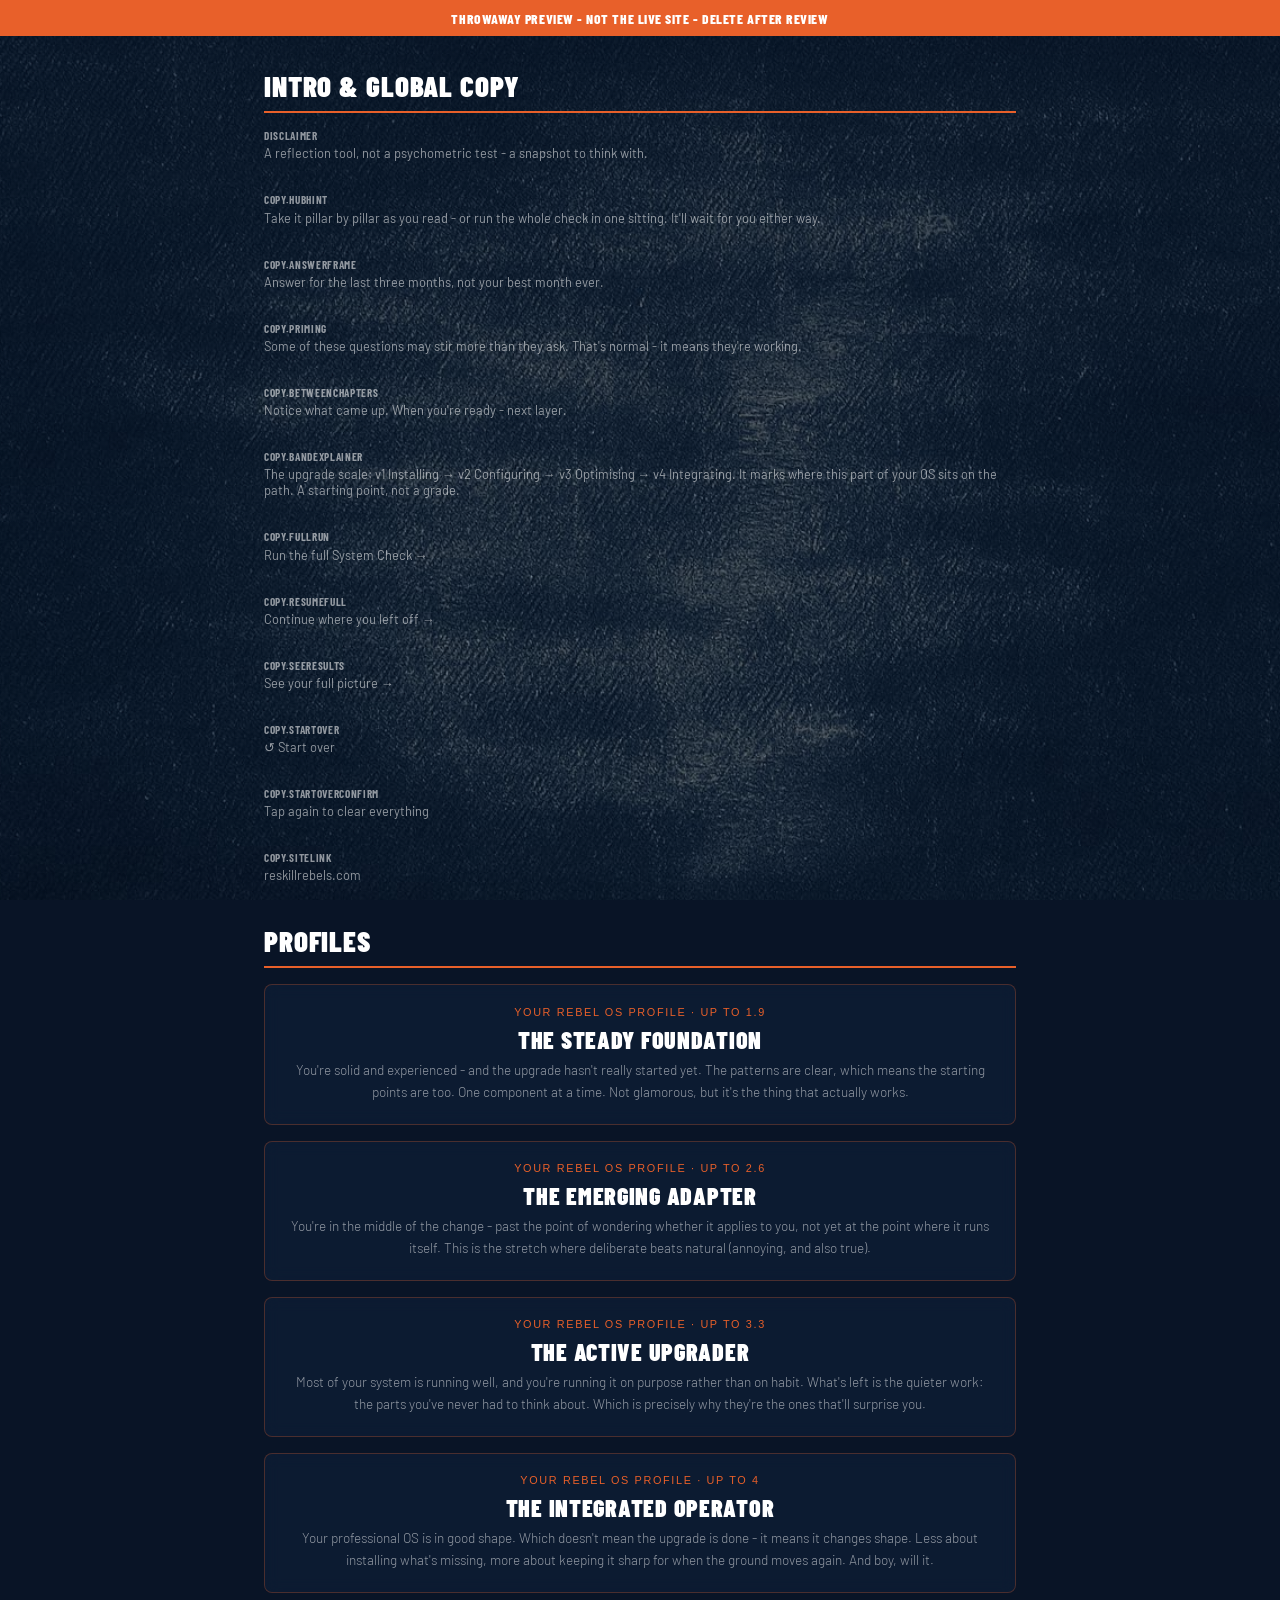
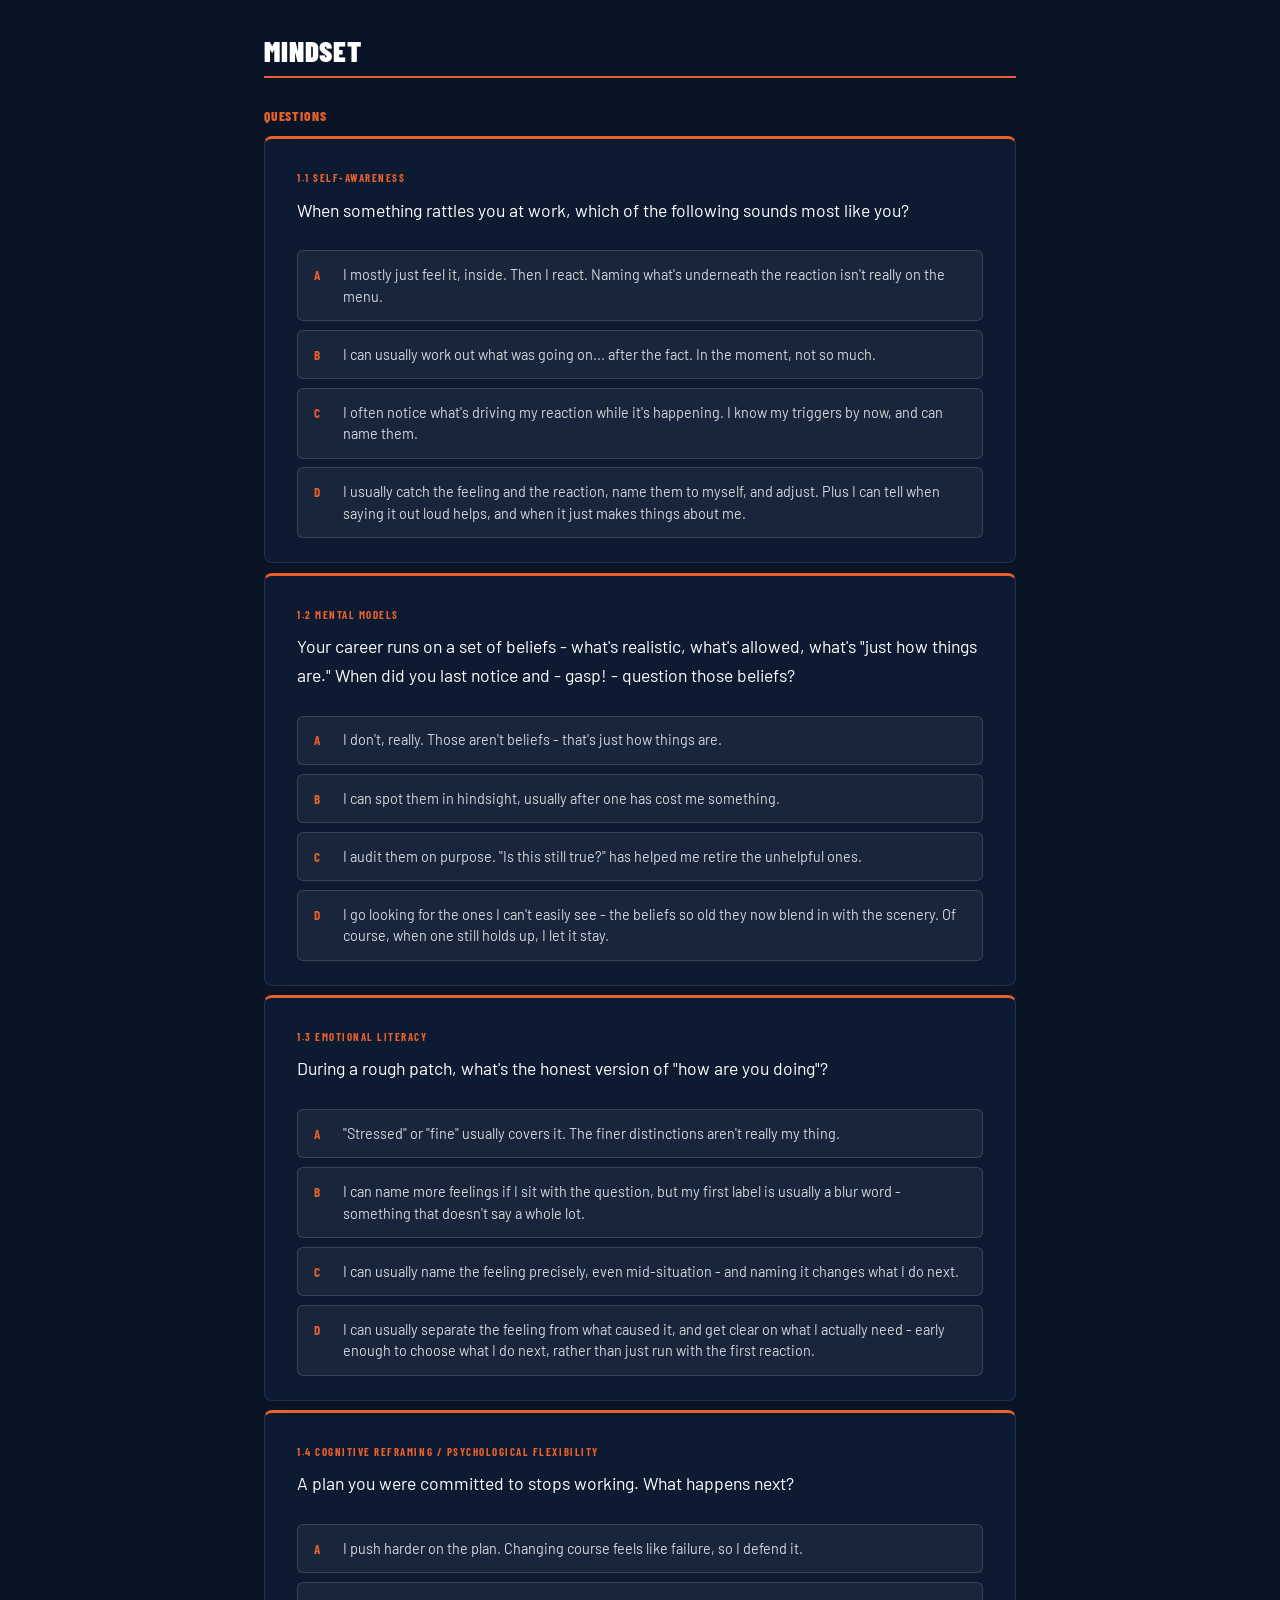
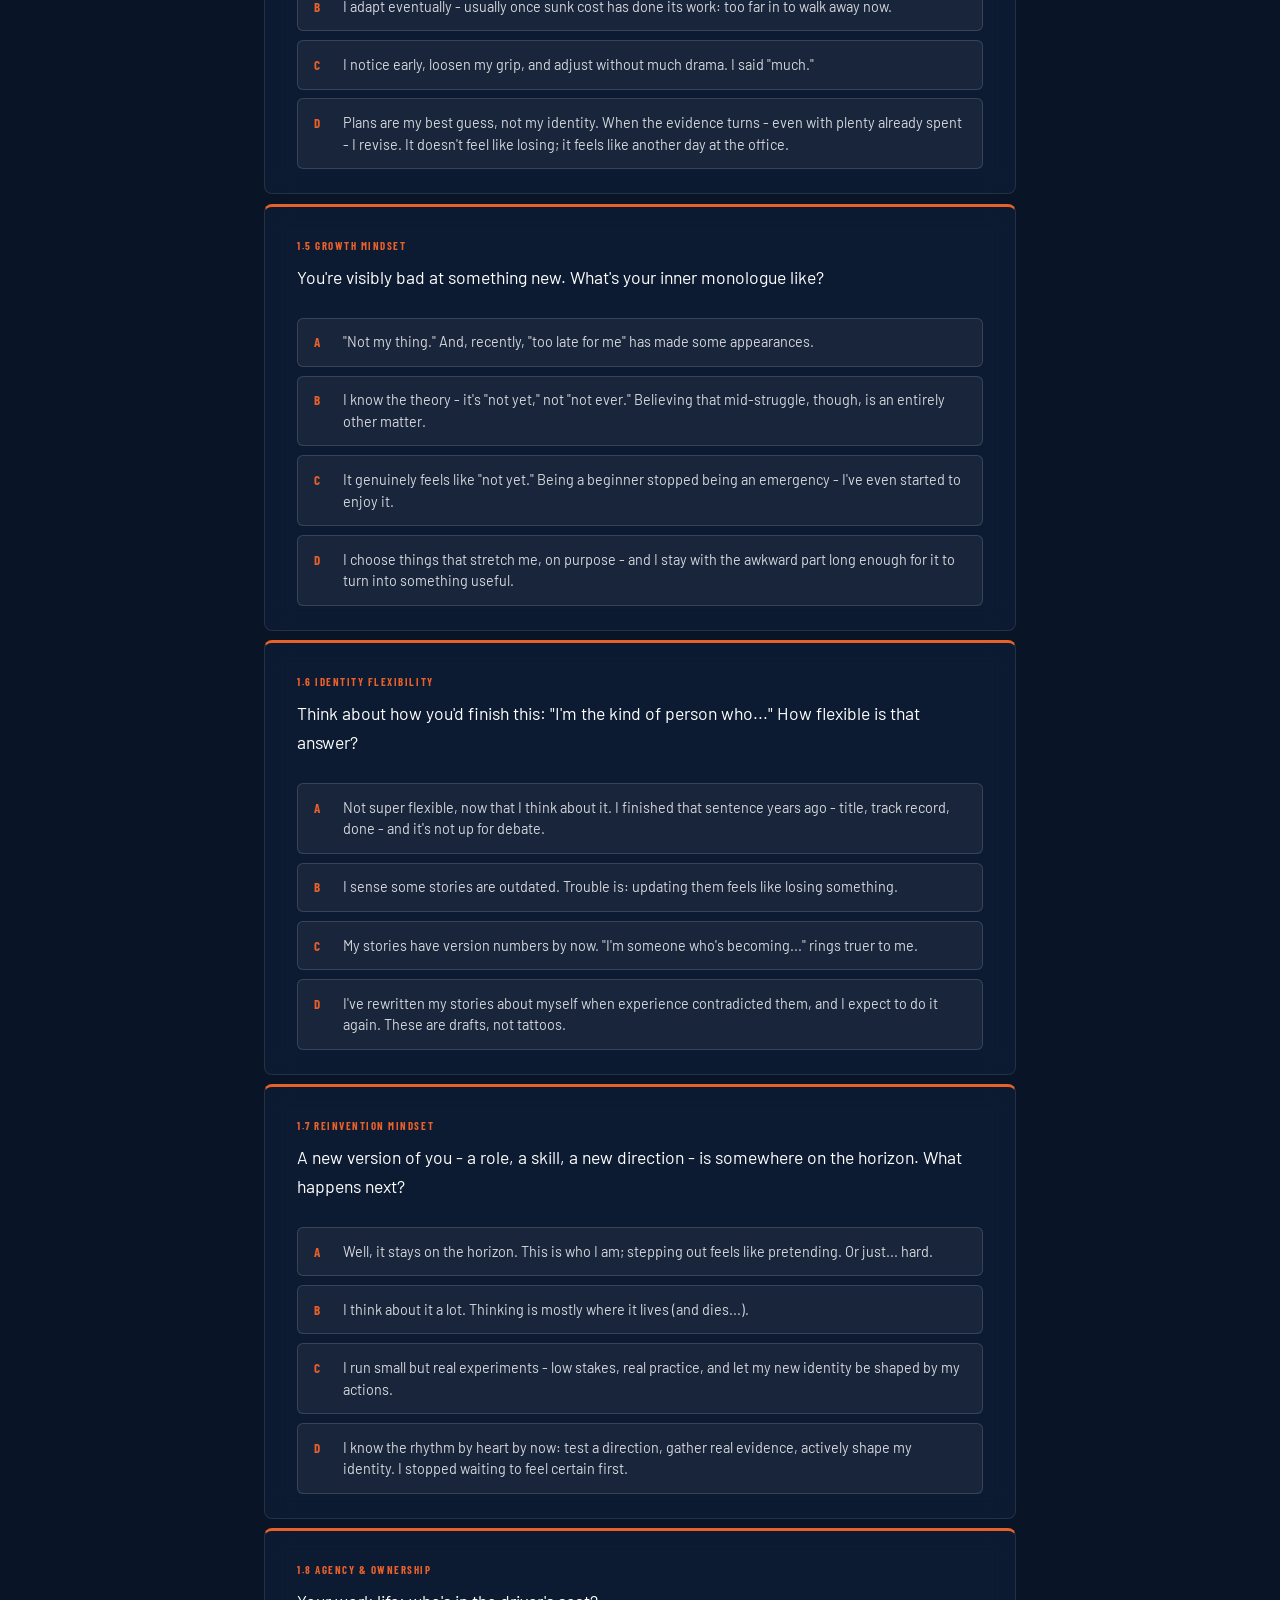
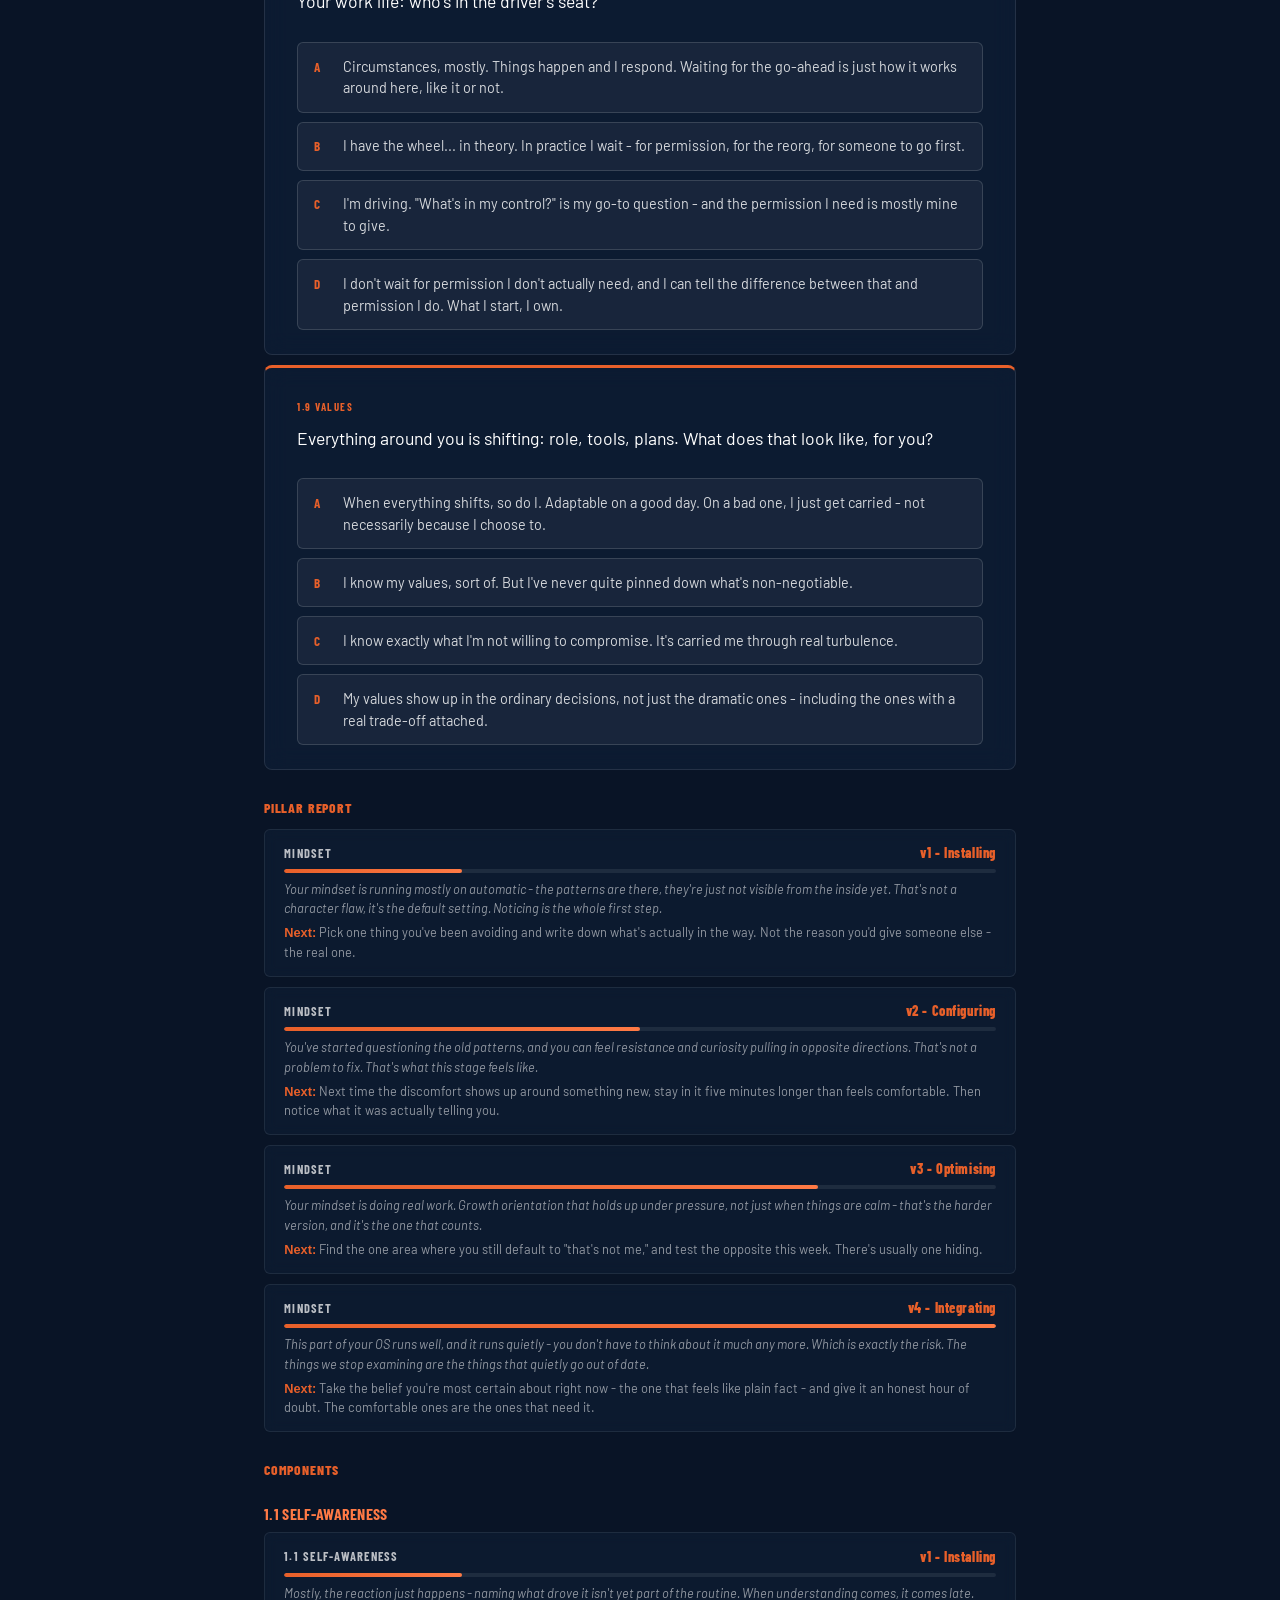
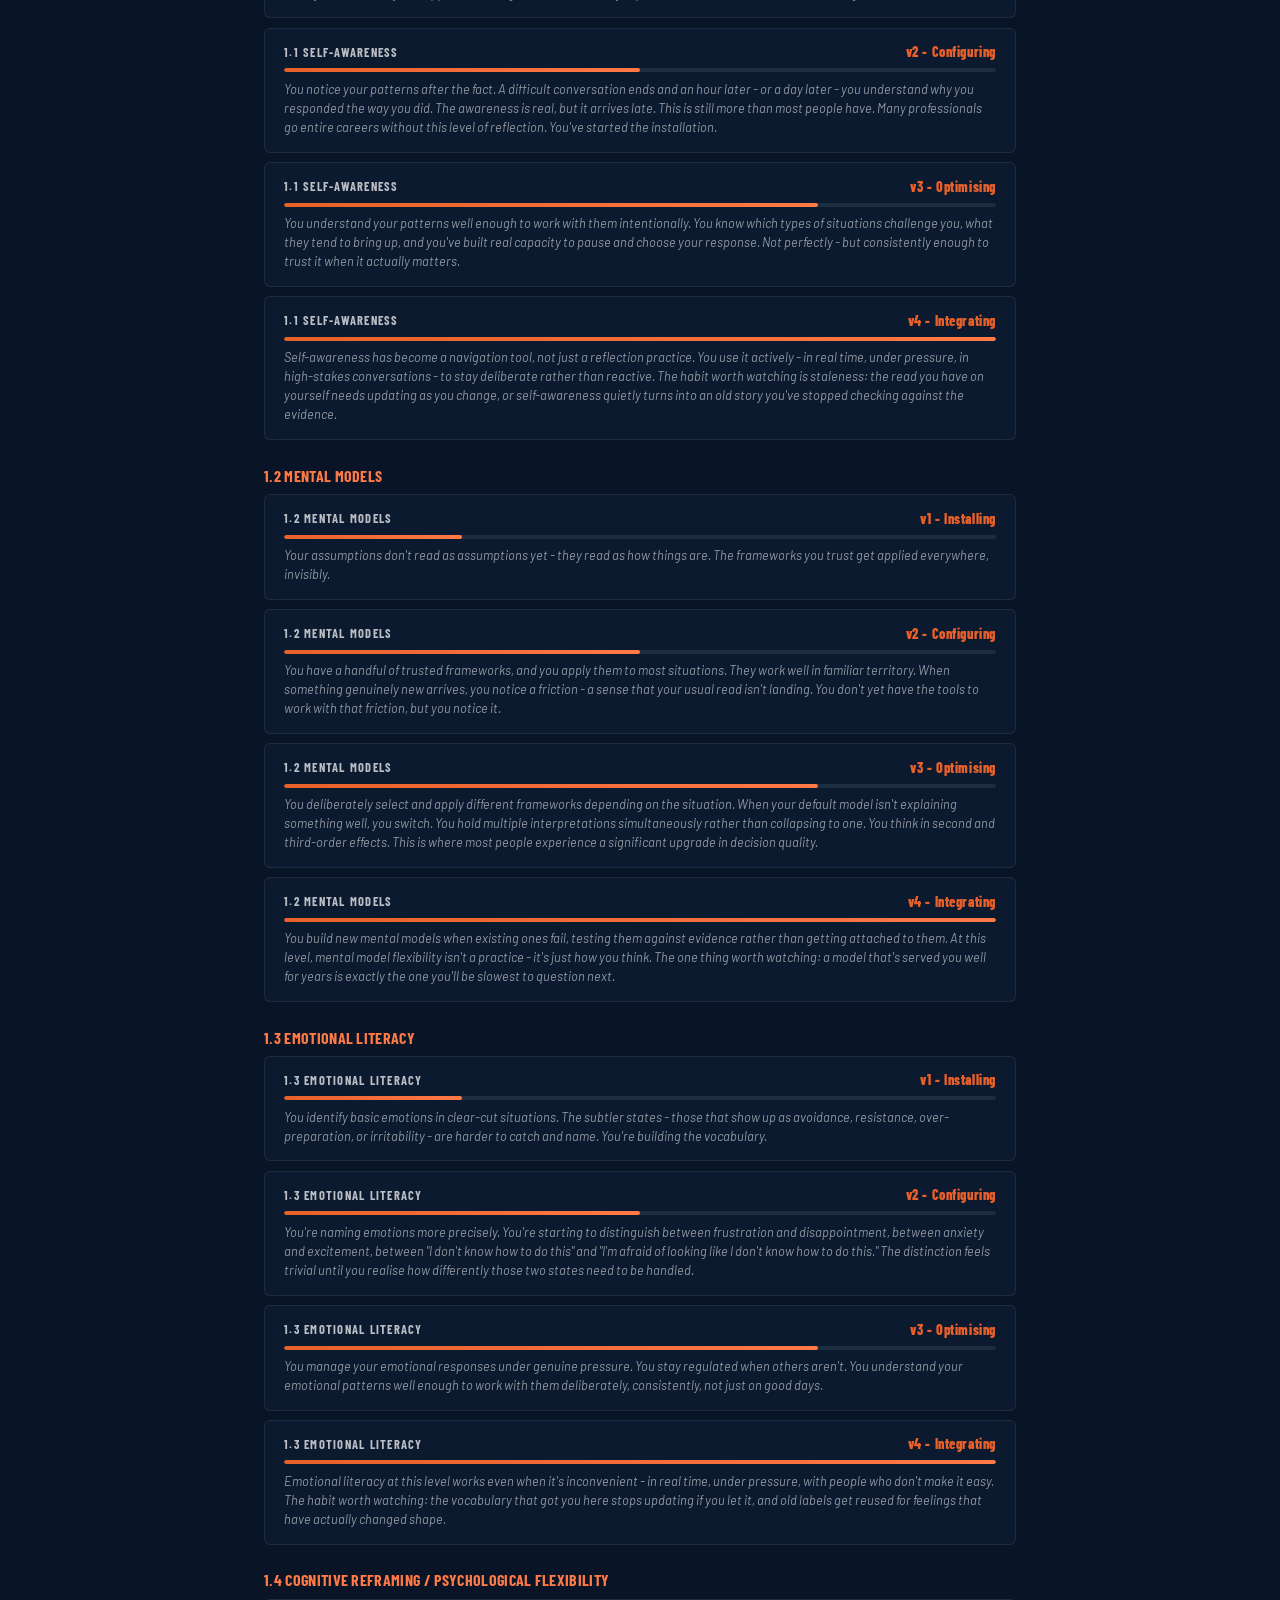
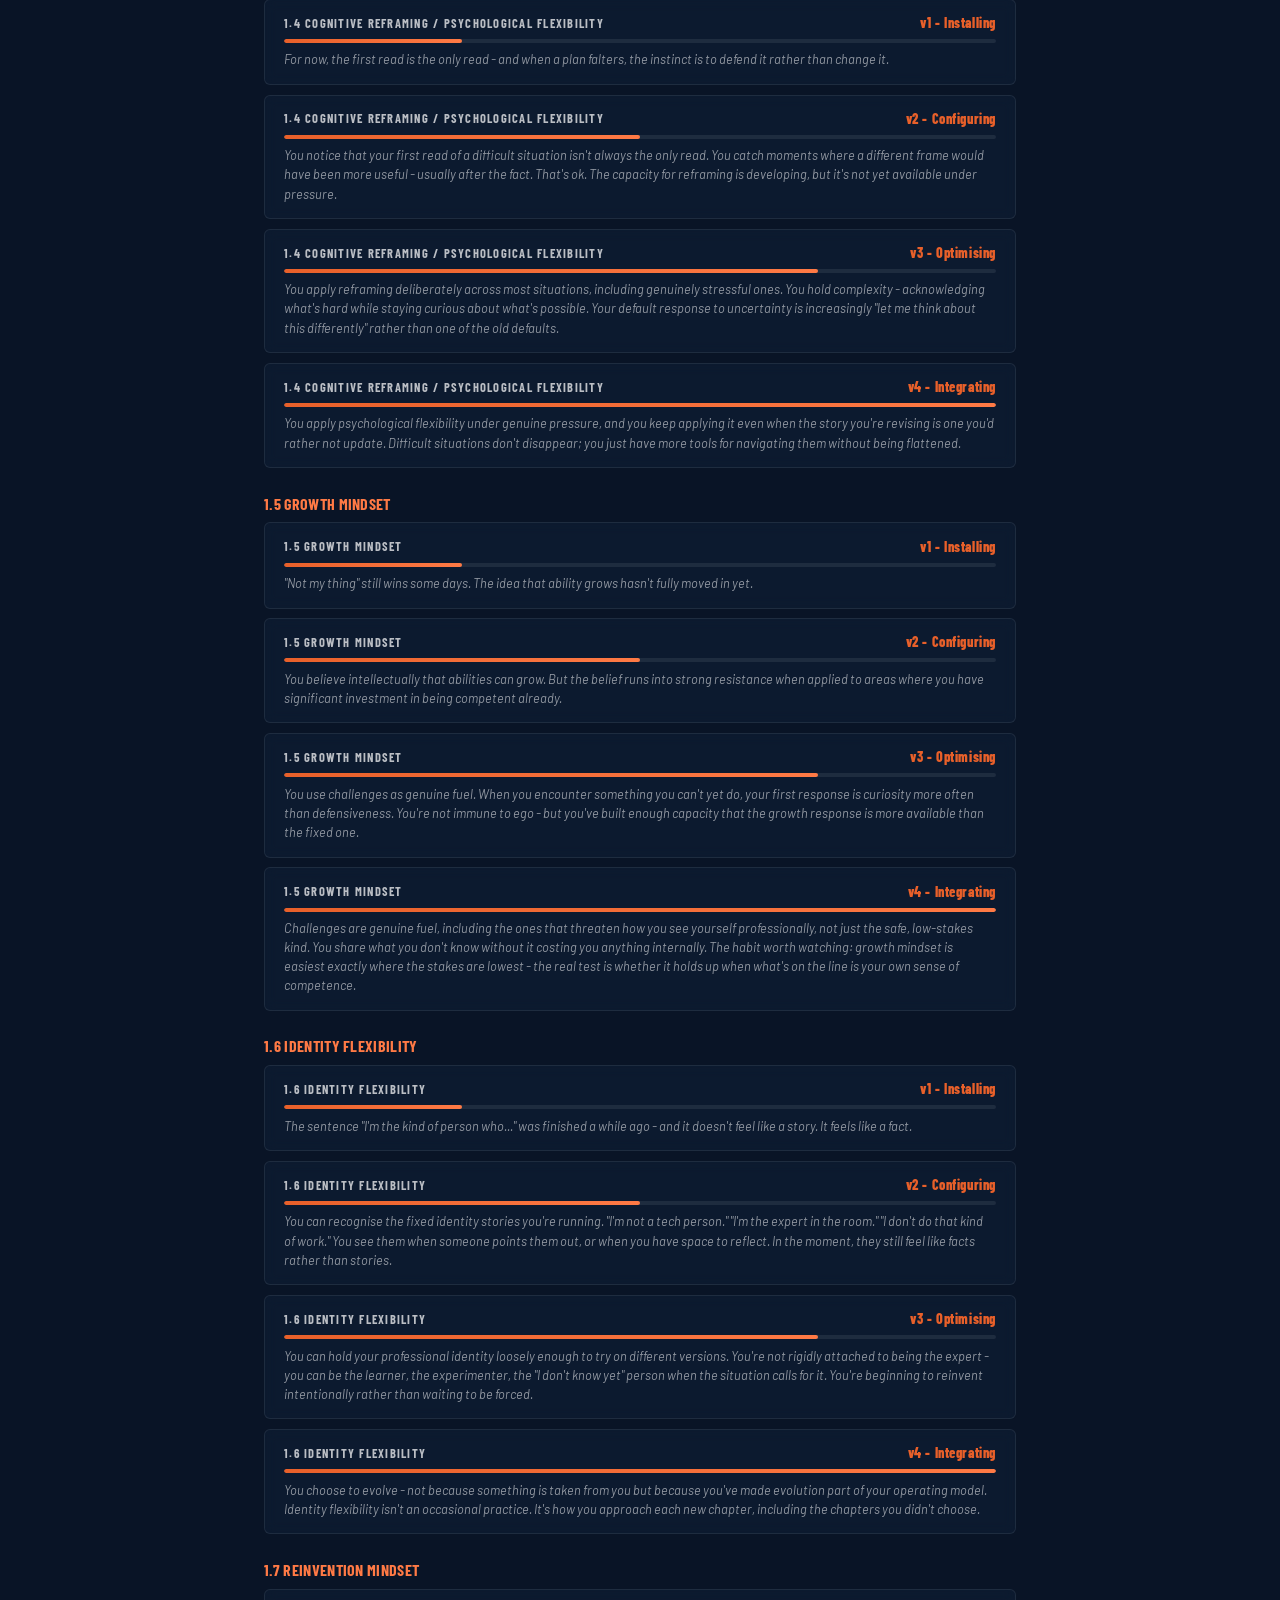
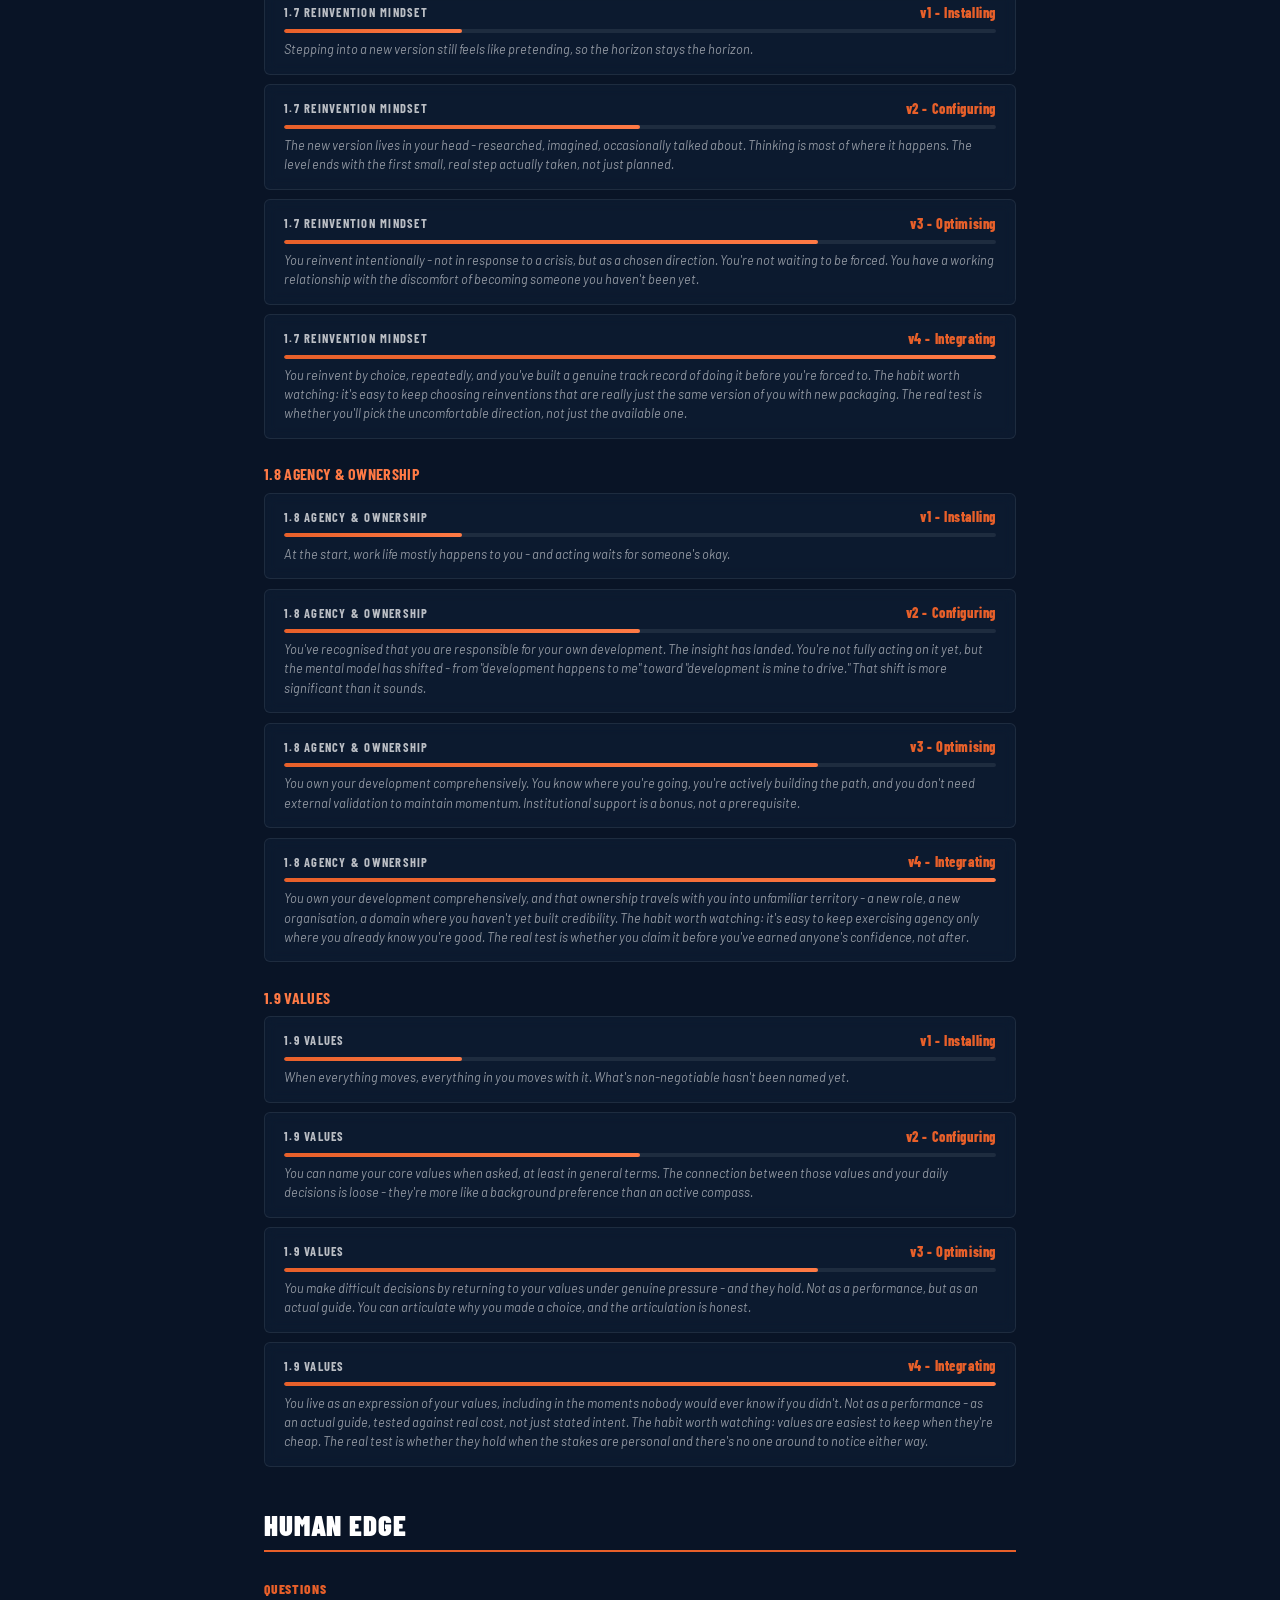
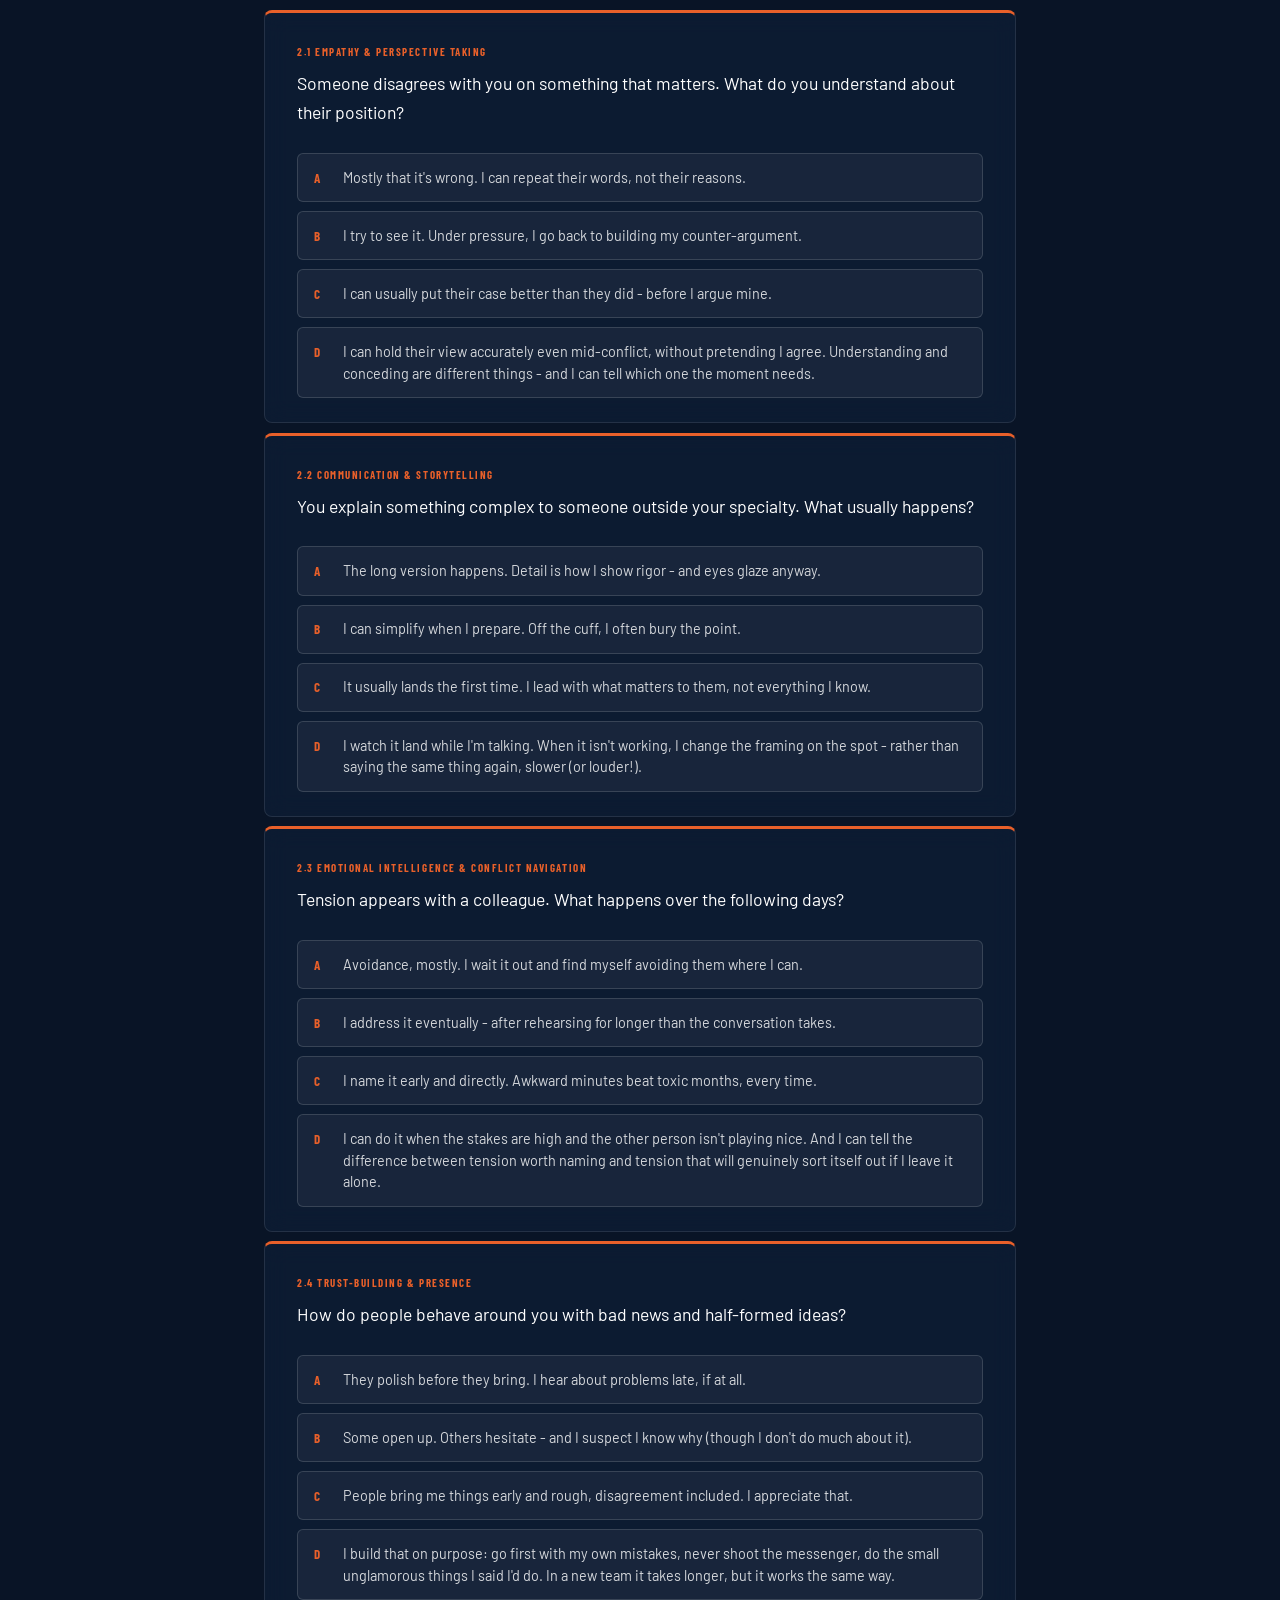
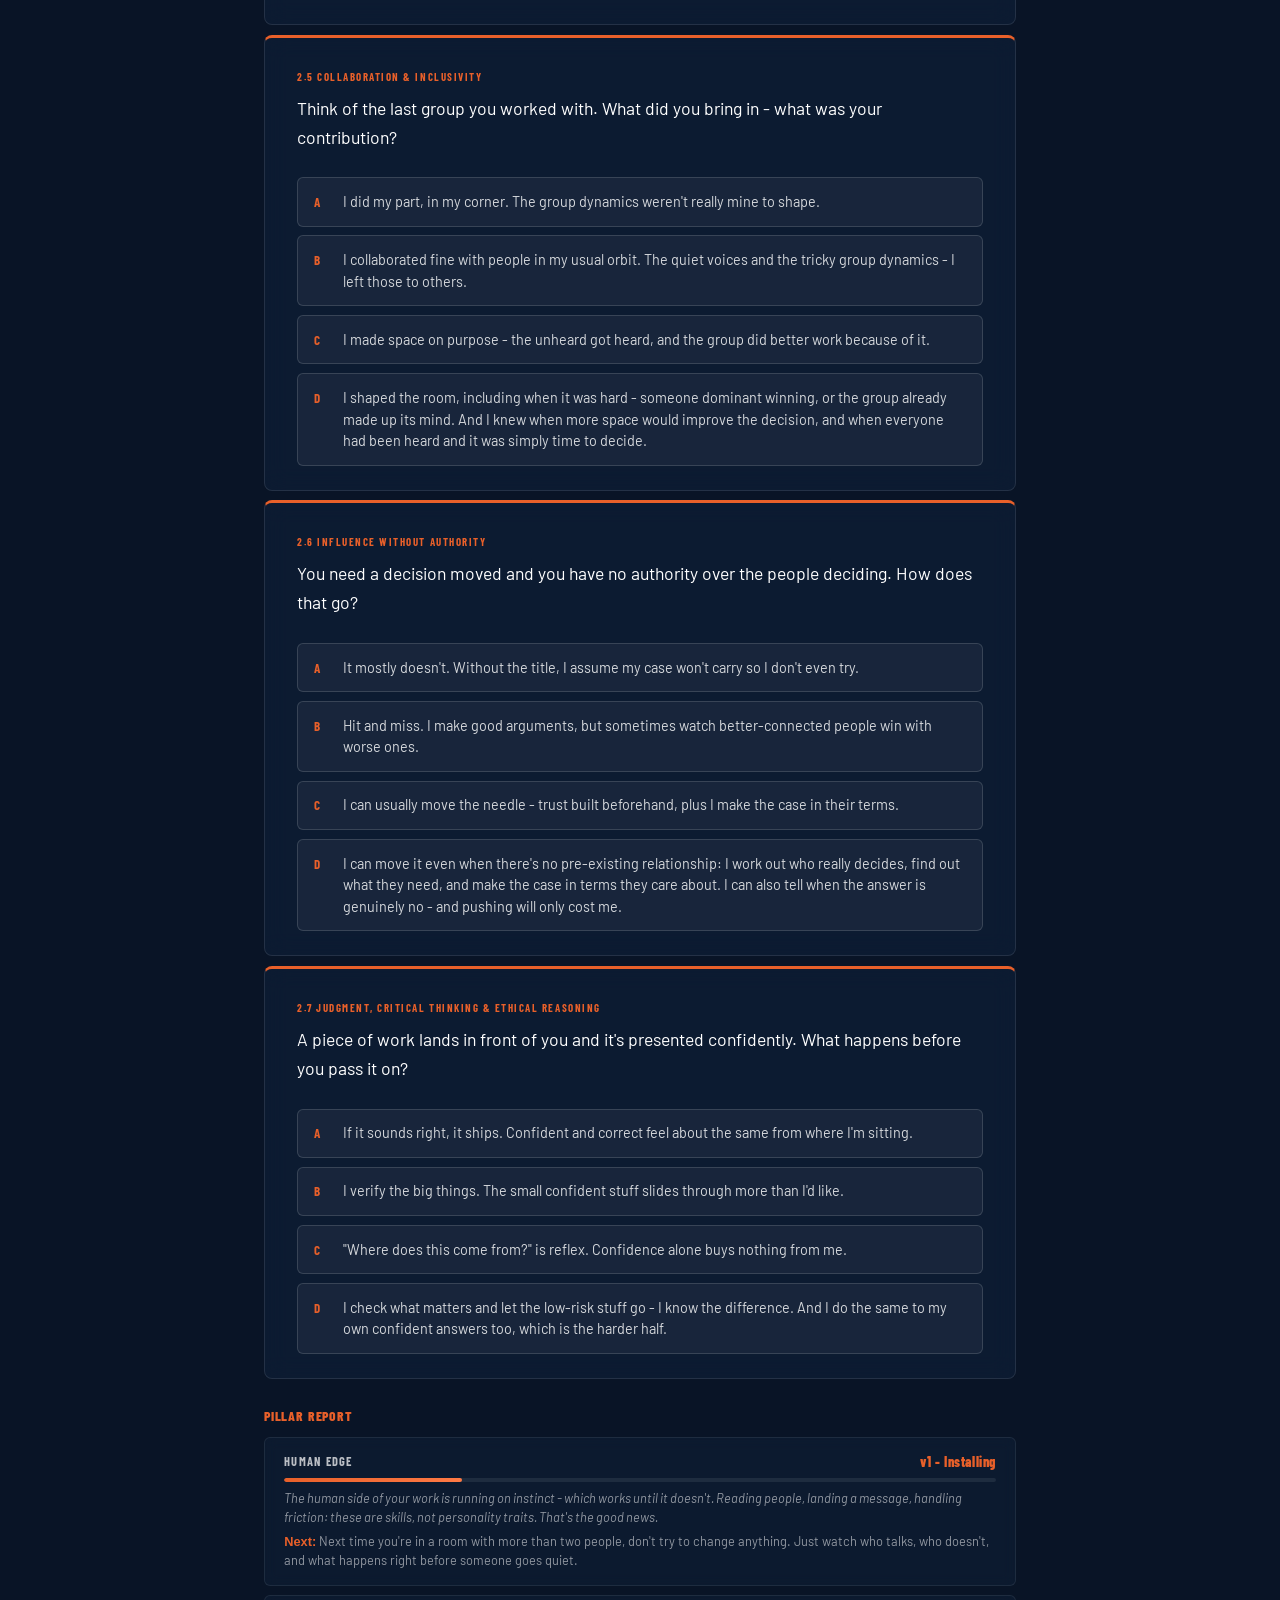
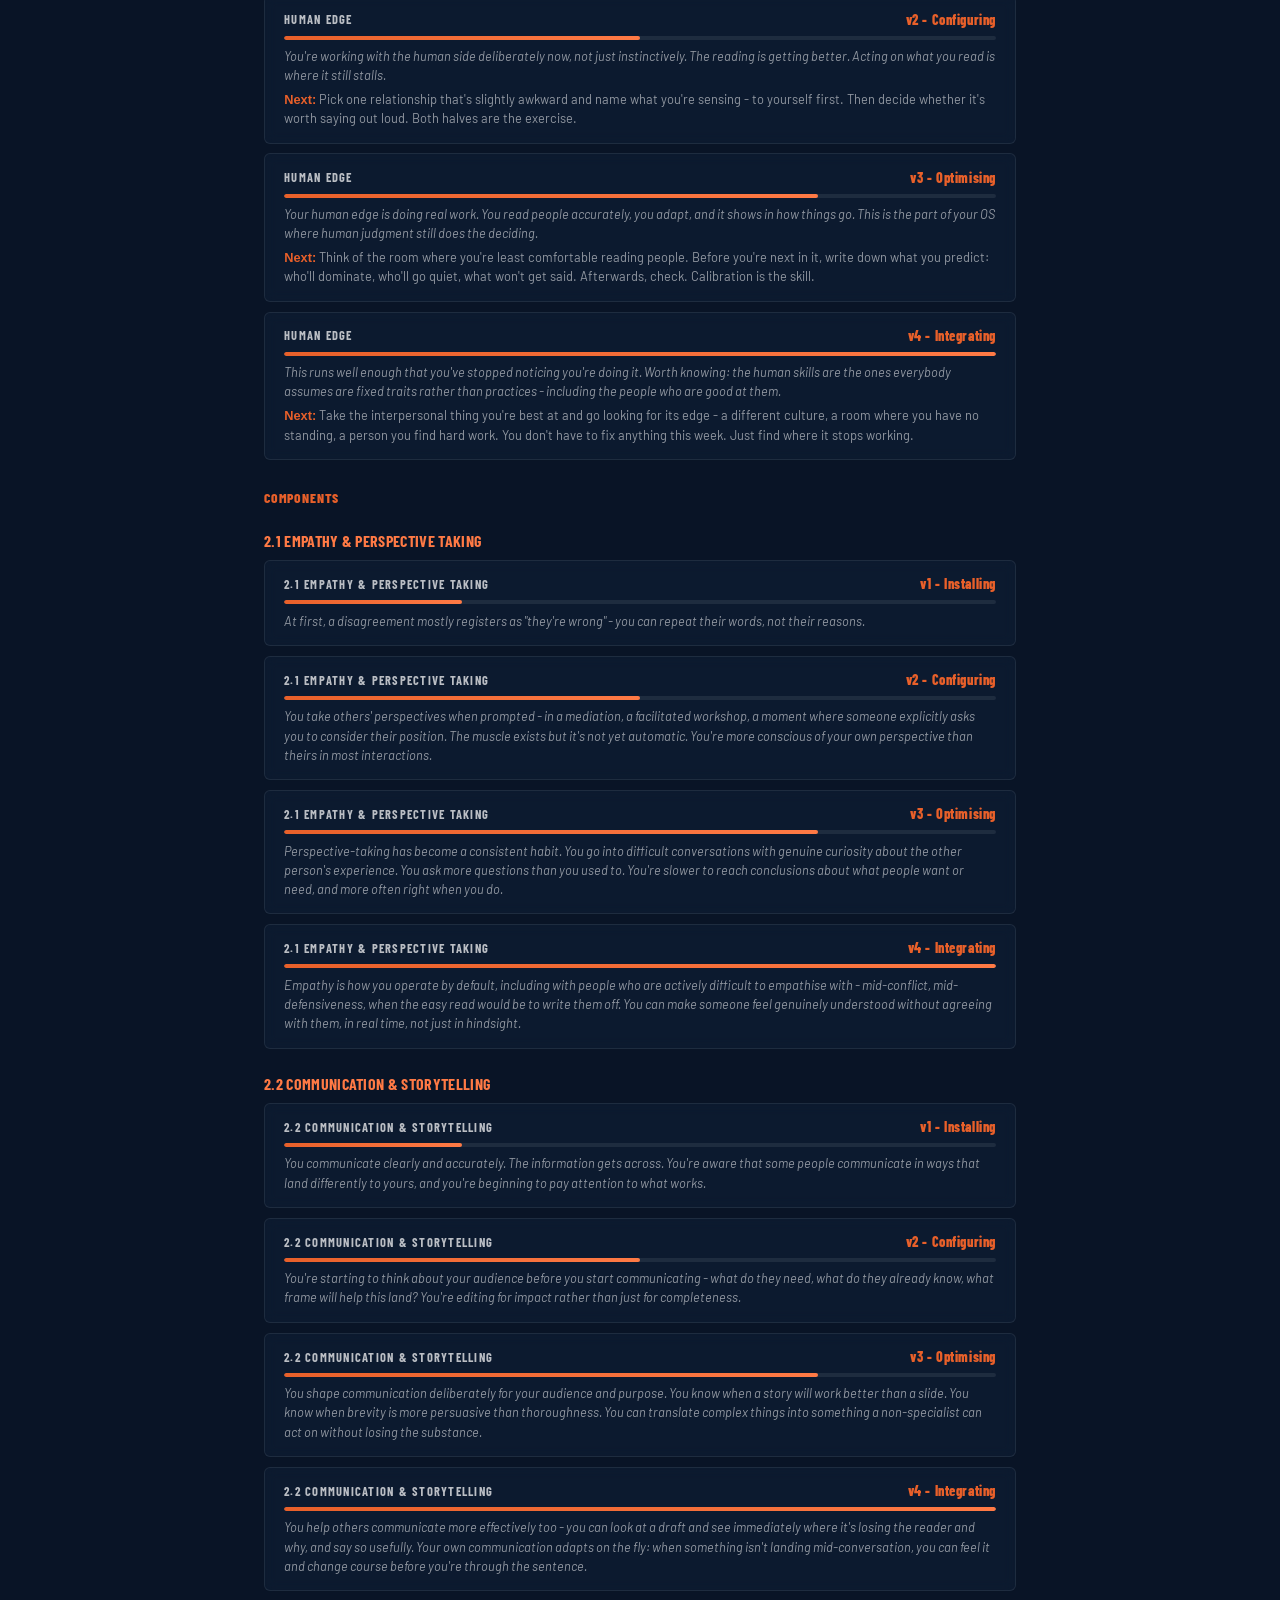
==== commit cfe194f5: "Expand preview.html to cover every user-facing string, not just components Previous version only sho" ====
--- a/preview.html
+++ b/preview.html
@@ -4,7 +4,7 @@
   <meta charset="UTF-8">
   <meta name="viewport" content="width=device-width, initial-scale=1.0">
   <meta name="robots" content="noindex">
-  <title>Component Preview (throwaway) - Rebel OS System Check</title>
+  <title>Full Copy Preview (throwaway) - Rebel OS System Check</title>
   <link href="https://fonts.googleapis.com/css2?family=Barlow+Condensed:wght@700;800;900&family=Barlow:ital,wght@0,300;0,400;0,500;0,600;1,300;1,400&display=swap" rel="stylesheet">
   <link rel="stylesheet" href="styles.css">
   <style>
@@ -14,19 +14,30 @@
       text-transform: uppercase; letter-spacing: 0.04em; font-size: 0.85rem;
       padding: 0.6rem 1rem;
     }
-    .preview-pillar-heading {
+    .preview-global-heading, .preview-pillar-heading {
       font-family: 'Barlow Condensed', sans-serif; font-weight: 900;
       text-transform: uppercase; letter-spacing: 0.03em; font-size: 1.8rem;
       color: #fff; margin: 2.5rem 0 1rem; padding-bottom: 0.5rem;
       border-bottom: 2px solid var(--orange);
     }
-    .preview-pillar-heading:first-child { margin-top: 0; }
+    .preview-global-heading:first-child { margin-top: 0; }
+    .preview-section-heading {
+      font-family: 'Barlow Condensed', sans-serif; font-weight: 800;
+      text-transform: uppercase; letter-spacing: 0.06em; font-size: 0.85rem;
+      color: var(--orange); margin: 1.8rem 0 0.8rem;
+    }
     .preview-component-heading {
       font-family: 'Barlow Condensed', sans-serif; font-weight: 700;
       text-transform: uppercase; letter-spacing: 0.02em; font-size: 1rem;
       color: var(--orange-light); margin: 1.6rem 0 0.6rem;
     }
-    .preview-band-group { display: flex; flex-direction: column; gap: 0.6rem; margin-bottom: 1.4rem; }
+    .preview-band-group, .preview-question-group { display: flex; flex-direction: column; gap: 0.6rem; margin-bottom: 1.4rem; }
+    .preview-copy-row { margin-bottom: 0.9rem; }
+    .preview-copy-key {
+      font-family: 'Barlow Condensed', sans-serif; font-weight: 700; font-size: 0.7rem;
+      letter-spacing: 0.06em; text-transform: uppercase; color: var(--text-muted);
+      margin-bottom: 0.2rem;
+    }
   </style>
 </head>
 <body>
@@ -35,15 +46,71 @@
 
   <script src="config.js"></script>
   <script>
+    const LETTERS = ['A', 'B', 'C', 'D'];
     const root = document.getElementById('preview-root');
+    const esc = s => (s || '').toString();
     let html = '';
 
+    // ---- Intro copy & disclaimer ----
+    html += `<h2 class="preview-global-heading">Intro &amp; Global Copy</h2>`;
+    html += `<div class="preview-copy-row"><div class="preview-copy-key">disclaimer</div><p class="time-note">${esc(CONFIG.disclaimer)}</p></div>`;
+    Object.keys(CONFIG.copy).forEach(key => {
+      html += `<div class="preview-copy-row"><div class="preview-copy-key">copy.${key}</div><p class="time-note">${esc(CONFIG.copy[key])}</p></div>`;
+    });
+
+    // ---- Profiles ----
+    html += `<h2 class="preview-global-heading">Profiles</h2>`;
+    CONFIG.profiles.forEach(profile => {
+      html += `
+        <div class="profile-badge" style="margin-bottom:1rem;">
+          <div class="profile-label">Your Rebel OS Profile · up to ${profile.upTo}</div>
+          <div class="profile-title">${esc(profile.name)}</div>
+          <div class="profile-desc">${esc(profile.desc)}</div>
+        </div>`;
+    });
+
+    // ---- Per-pillar: questions, reports, components ----
     CONFIG.pillars.forEach(pillar => {
       html += `<h2 class="preview-pillar-heading">${pillar.name}</h2>`;
+
+      // Questions
+      html += `<h3 class="preview-section-heading">Questions</h3><div class="preview-question-group">`;
+      CONFIG.questions.filter(q => q.pillar === pillar.key).forEach(q => {
+        const optionsHTML = q.options.map((o, i) =>
+          `<button type="button" class="option-btn" disabled><span class="option-letter">${LETTERS[i]}</span><span>${esc(o)}</span></button>`
+        ).join('');
+        html += `
+          <div class="question-card">
+            <span class="pillar-tag">${q.sub}</span>
+            <div class="question-text">${esc(q.text)}</div>
+            <div class="options">${optionsHTML}</div>
+          </div>`;
+      });
+      html += `</div>`;
+
+      // Pillar reports
+      html += `<h3 class="preview-section-heading">Pillar Report</h3><div class="preview-band-group">`;
+      CONFIG.bands.forEach(band => {
+        const rep = (CONFIG.reports[pillar.key] && CONFIG.reports[pillar.key][band.id]) || { read: '', nextStep: '' };
+        html += `
+          <div class="pillar-result-row">
+            <div class="pillar-result-header">
+              <span class="pillar-result-name">${pillar.name}</span>
+              <span class="pillar-result-version">${band.label}</span>
+            </div>
+            <div class="pillar-bar-track"><div class="pillar-bar-fill" style="width:${band.pct}%"></div></div>
+            <div class="pillar-insight">${esc(rep.read)}</div>
+            ${rep.nextStep ? `<div class="pillar-insight" style="font-style:normal;margin-top:0.3rem;"><span style="color:var(--orange, #E8602A);font-weight:700;">Next:</span> ${esc(rep.nextStep)}</div>` : ''}
+          </div>`;
+      });
+      html += `</div>`;
+
+      // Components
+      html += `<h3 class="preview-section-heading">Components</h3>`;
       const comps = CONFIG.components[pillar.key] || {};
       Object.keys(comps).forEach(key => {
         const comp = comps[key];
-        html += `<h3 class="preview-component-heading">${comp.name}</h3><div class="preview-band-group">`;
+        html += `<h4 class="preview-component-heading">${comp.name}</h4><div class="preview-band-group">`;
         CONFIG.bands.forEach(band => {
           const text = comp.bands[band.id] || '';
           html += `
@@ -53,7 +120,7 @@
                 <span class="pillar-result-version">${band.label}</span>
               </div>
               <div class="pillar-bar-track"><div class="pillar-bar-fill" style="width:${band.pct}%"></div></div>
-              <div class="pillar-insight">${text}</div>
+              <div class="pillar-insight">${esc(text)}</div>
             </div>`;
         });
         html += `</div>`;
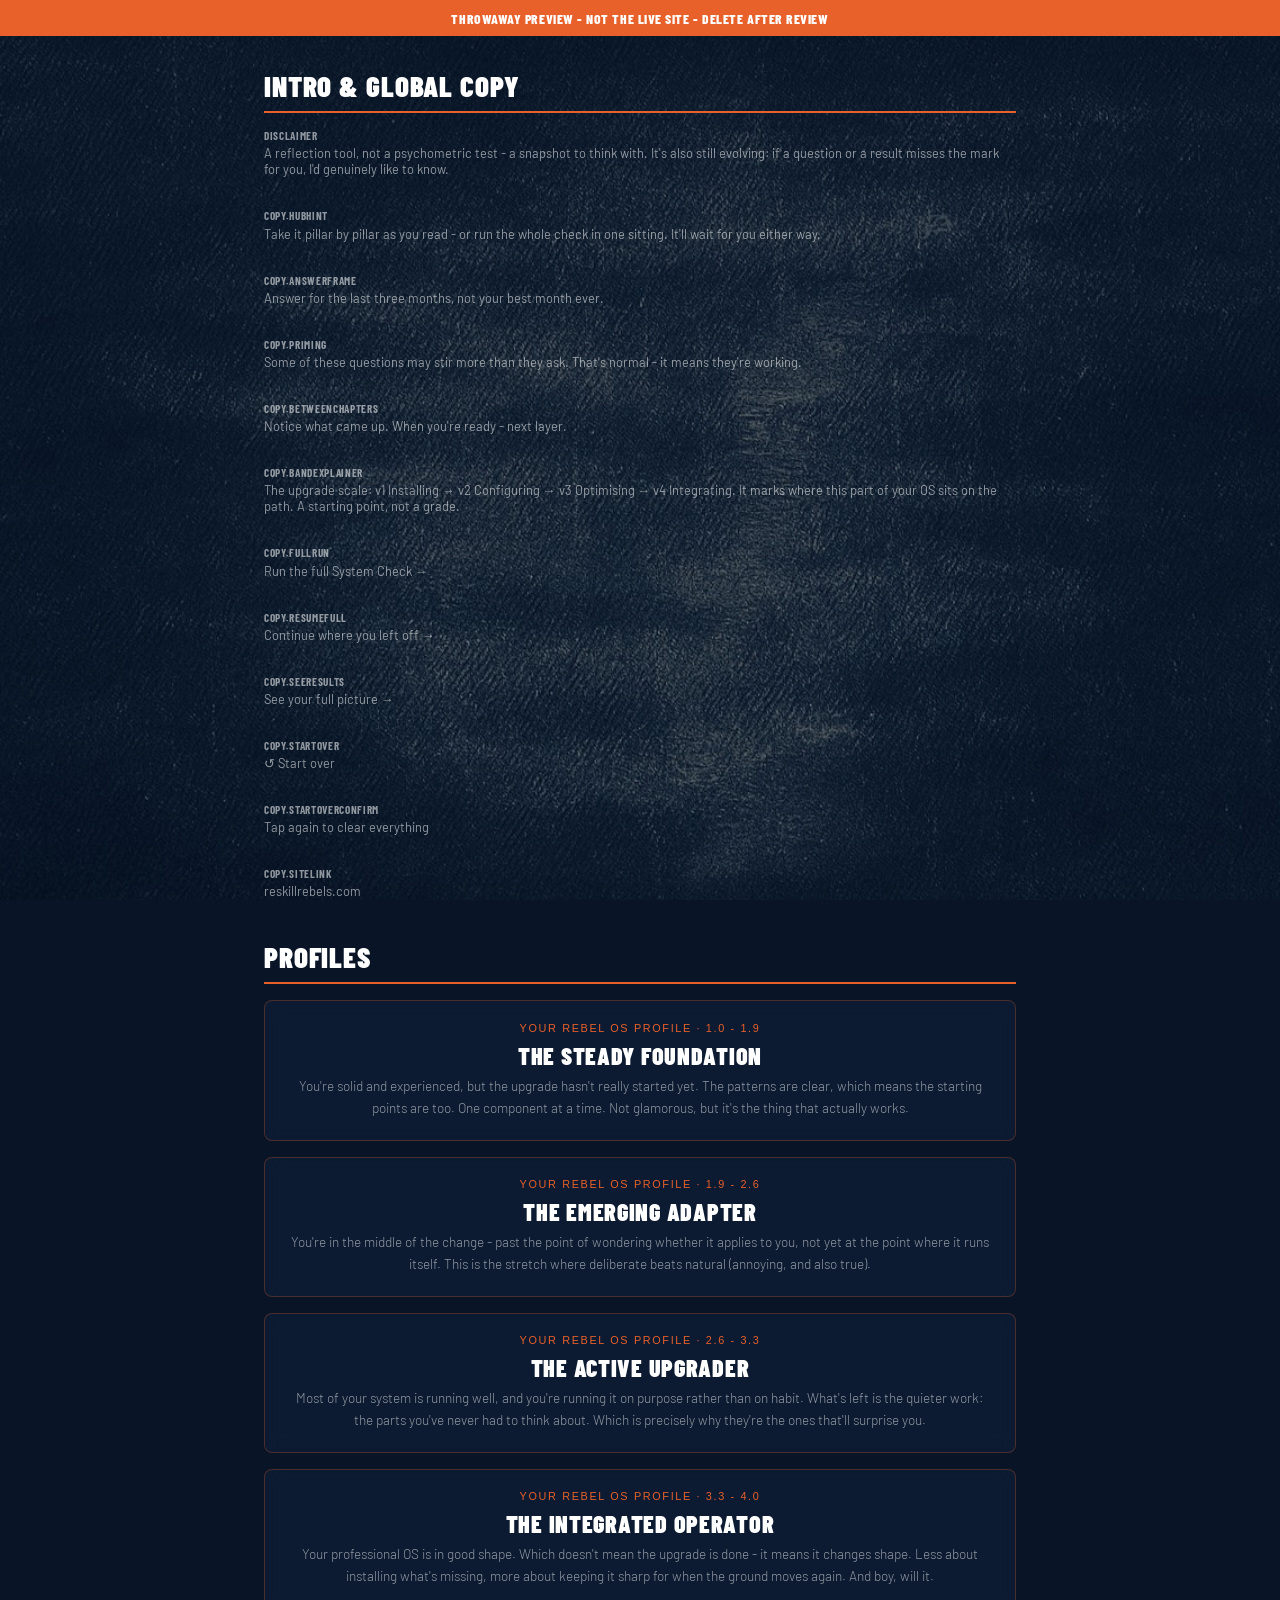
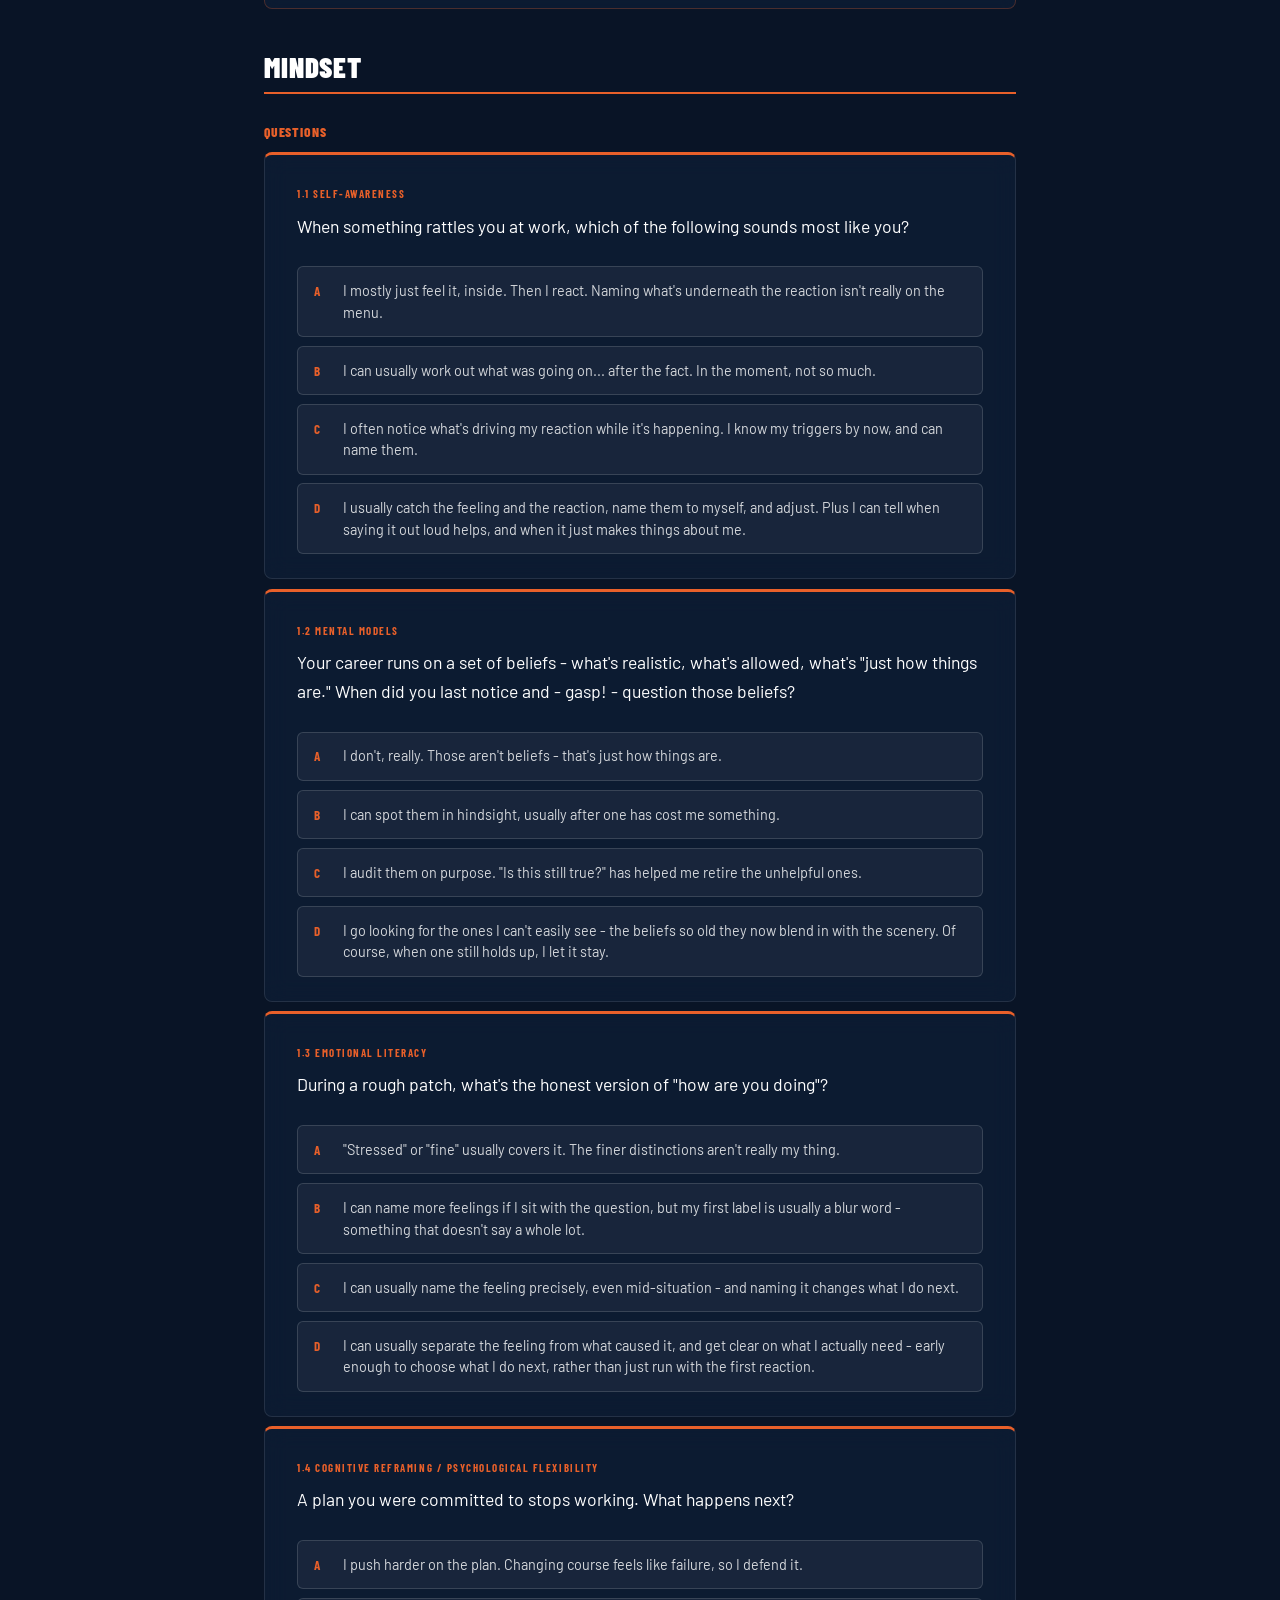
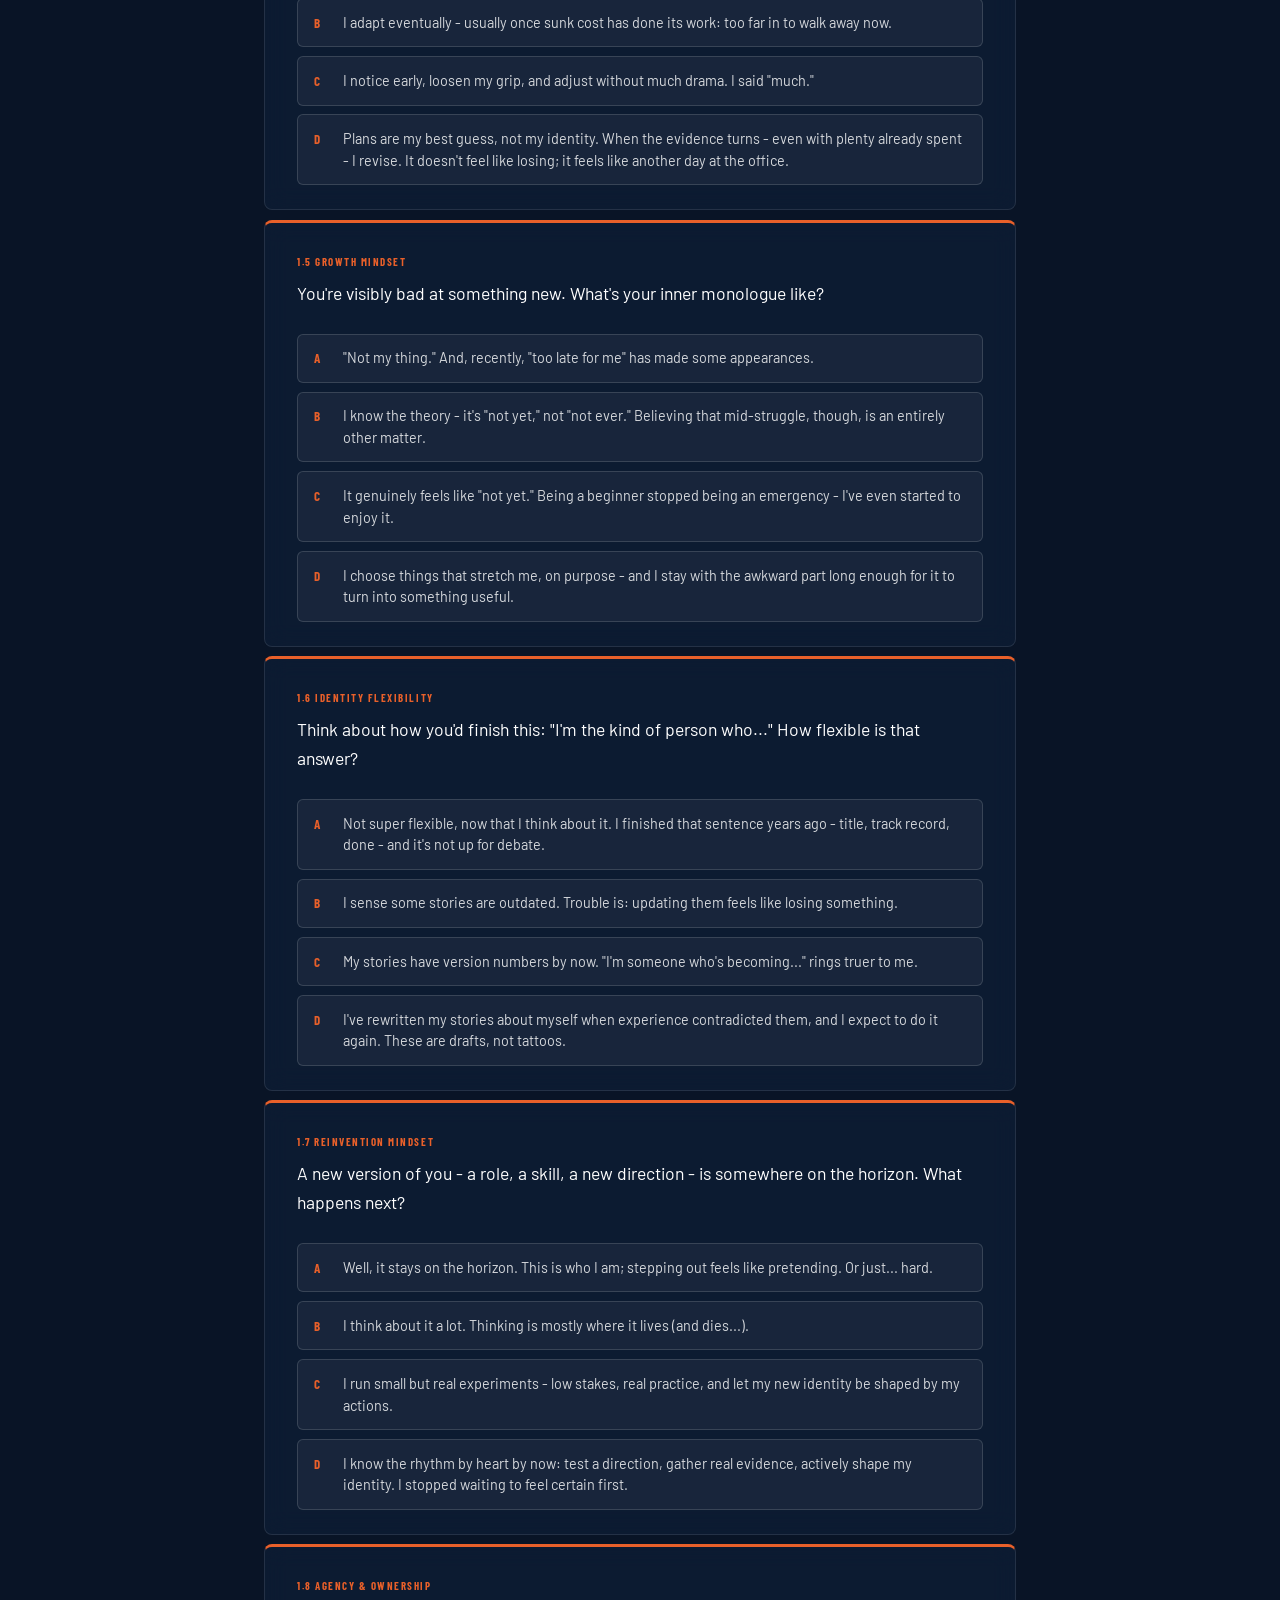
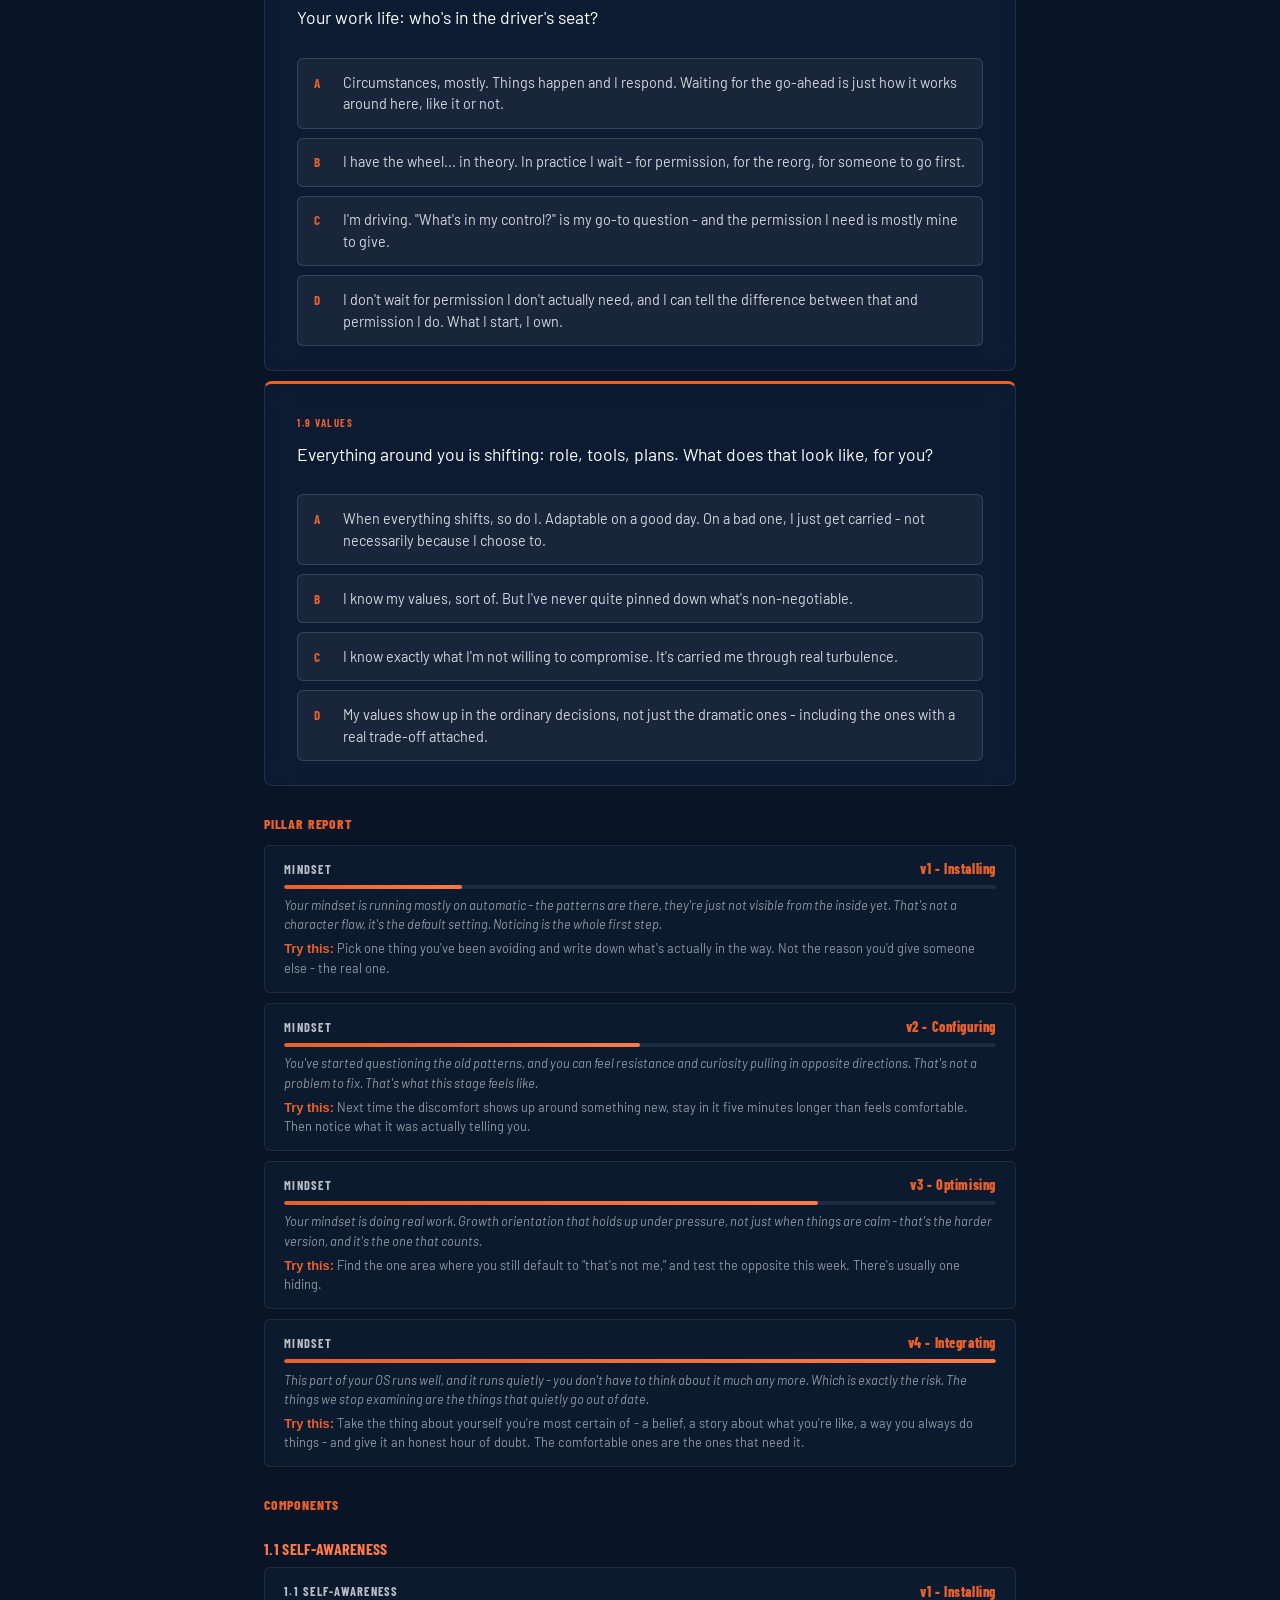
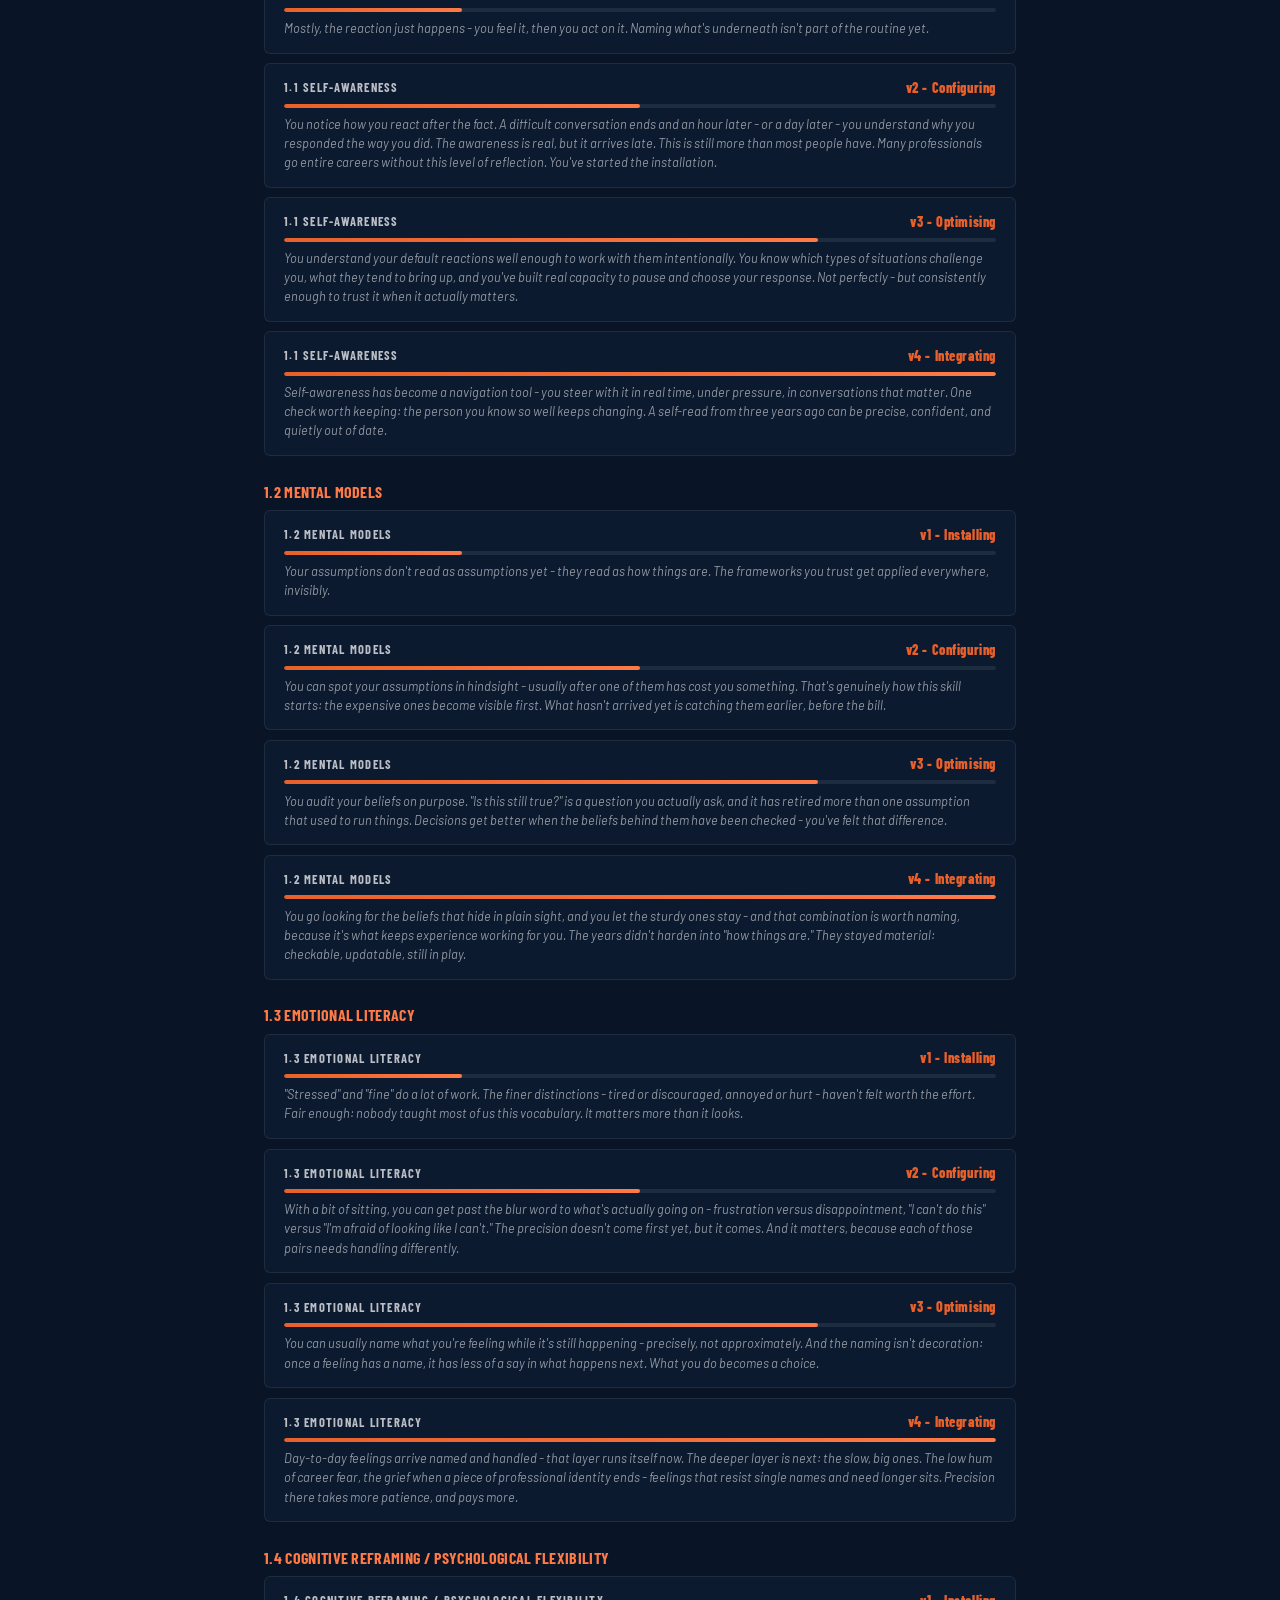
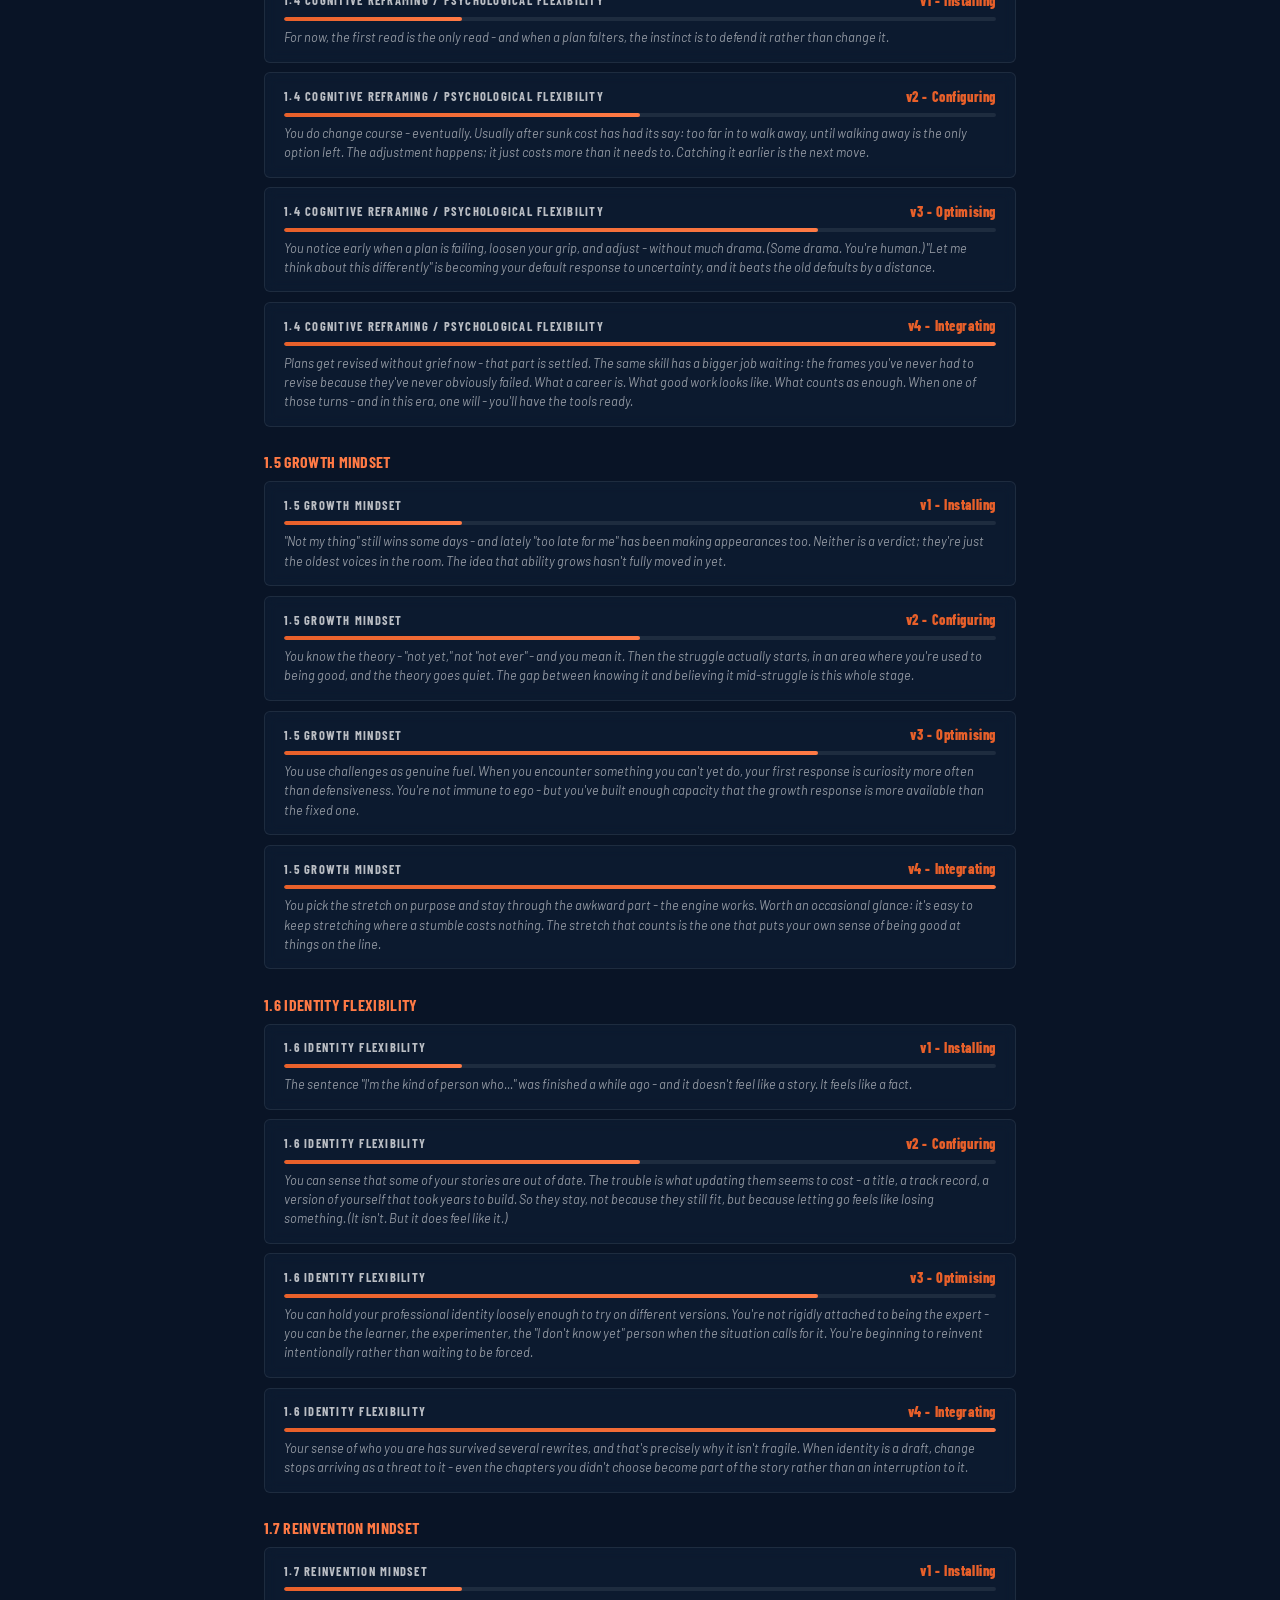
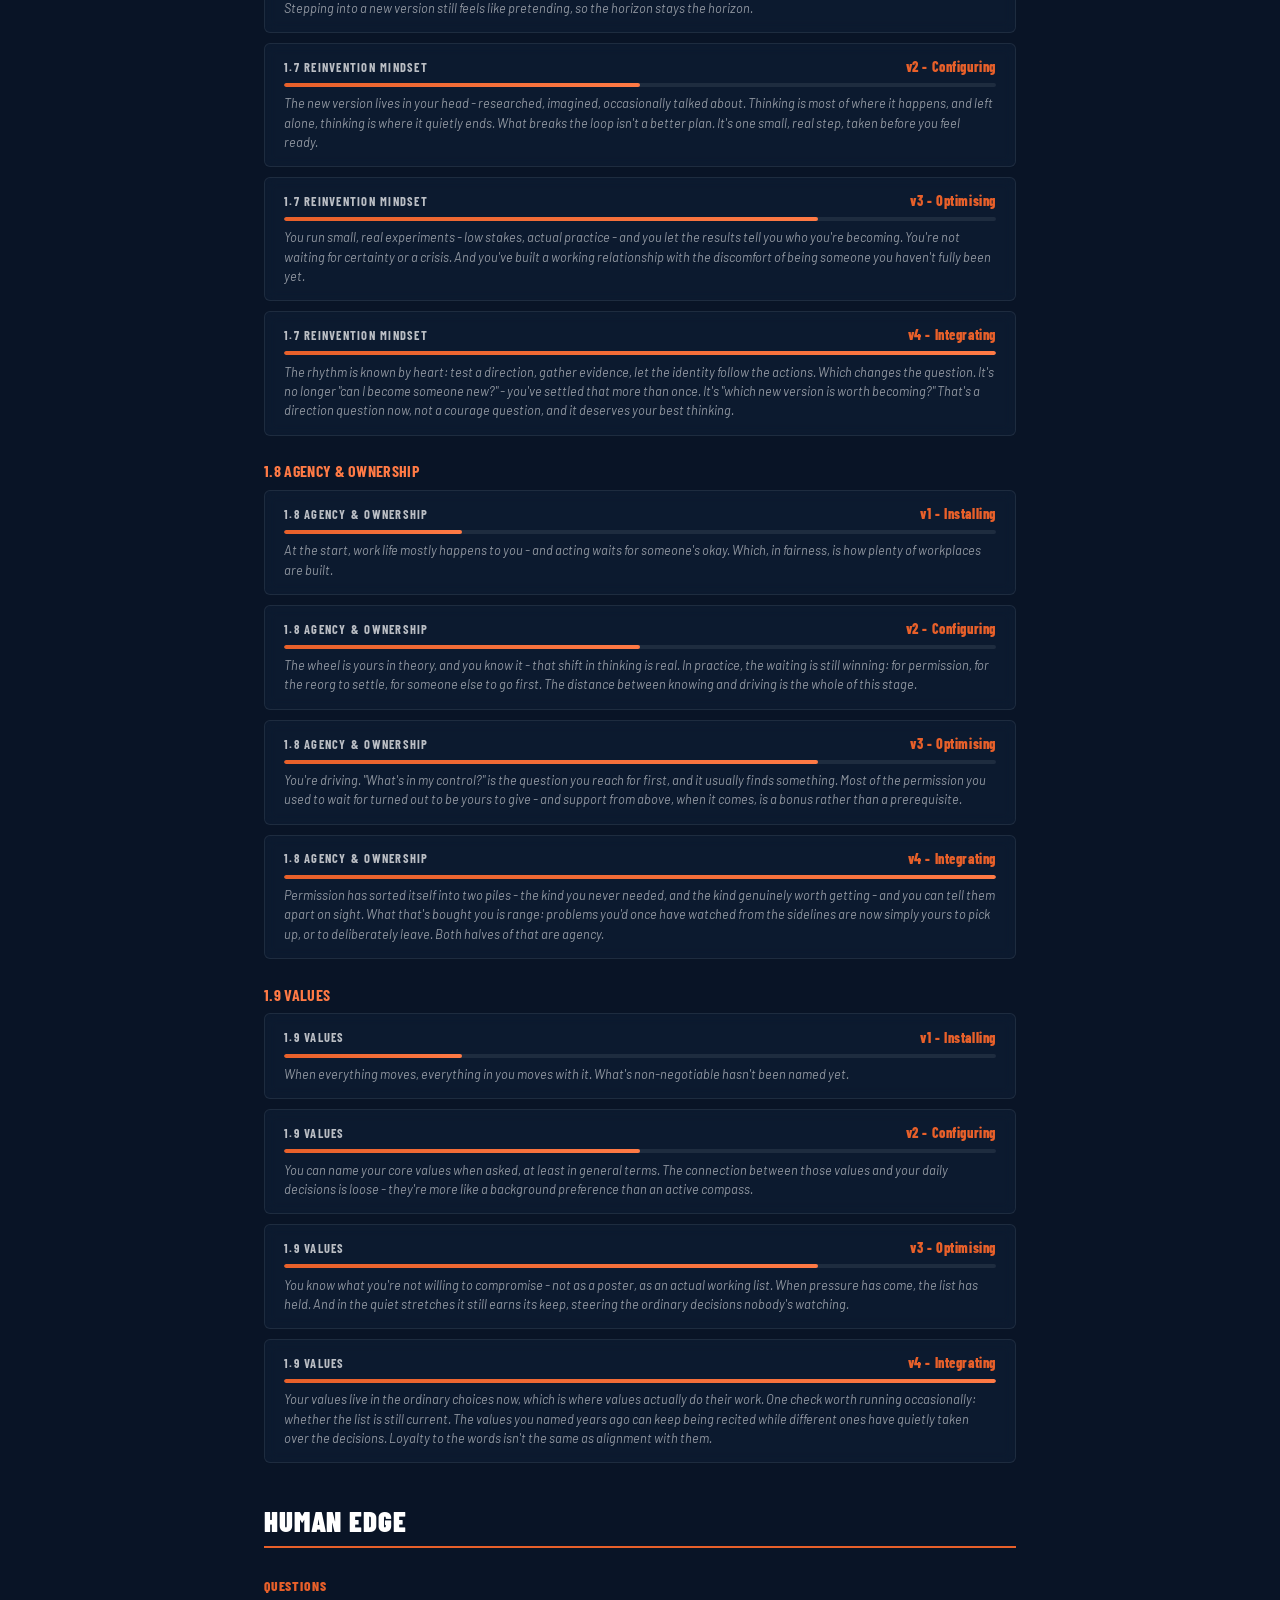
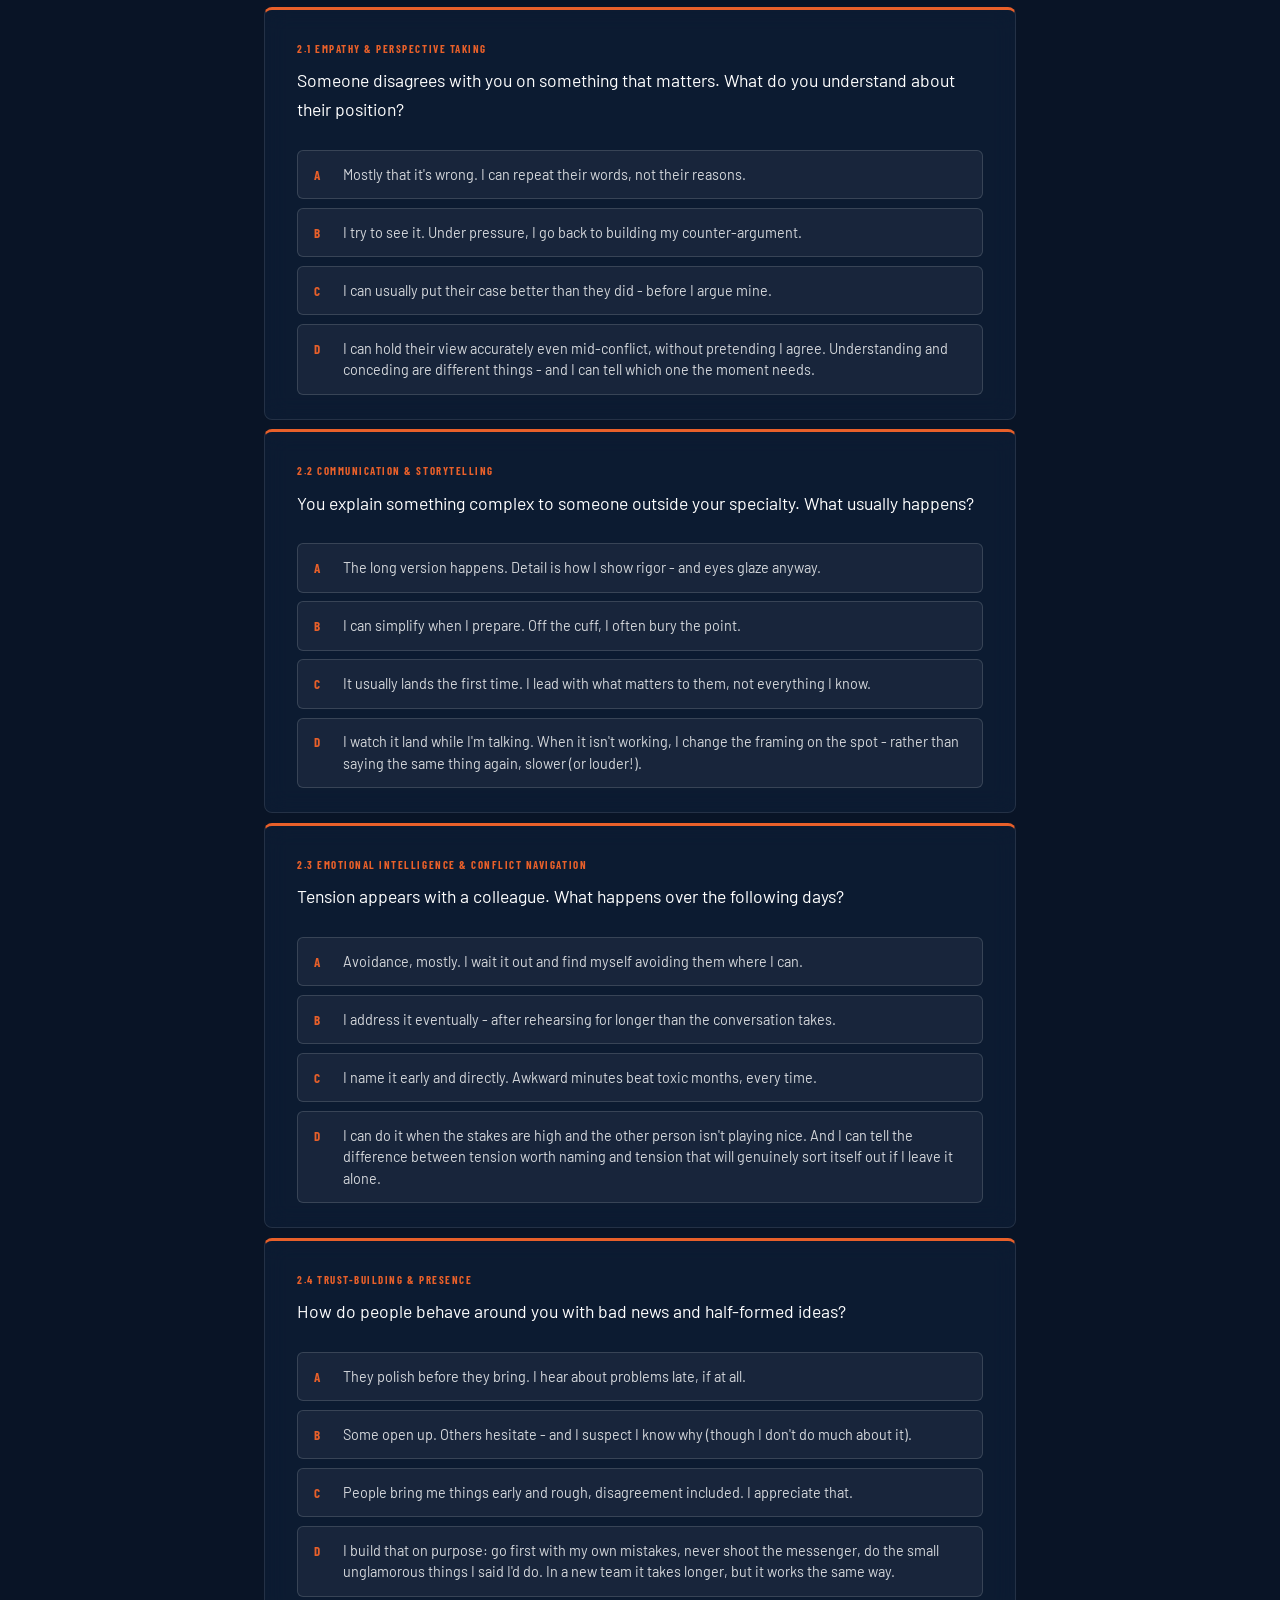
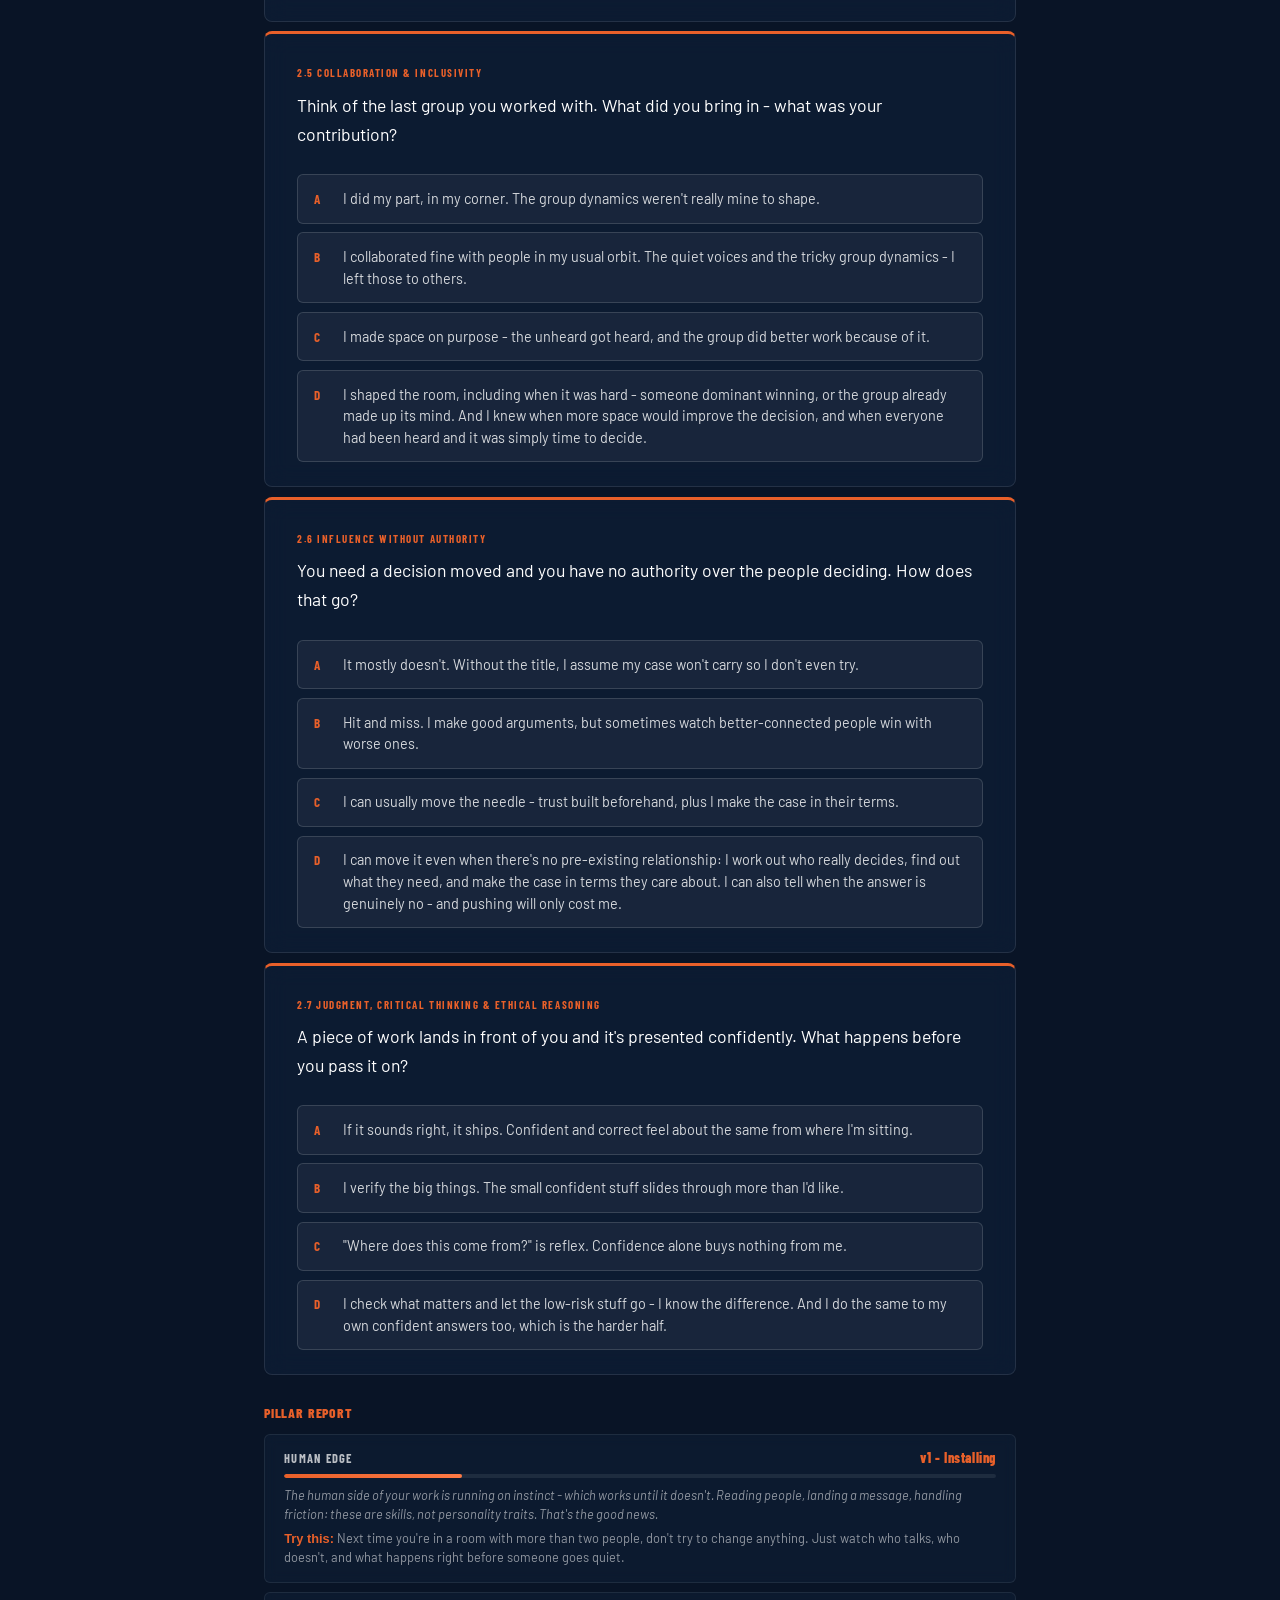
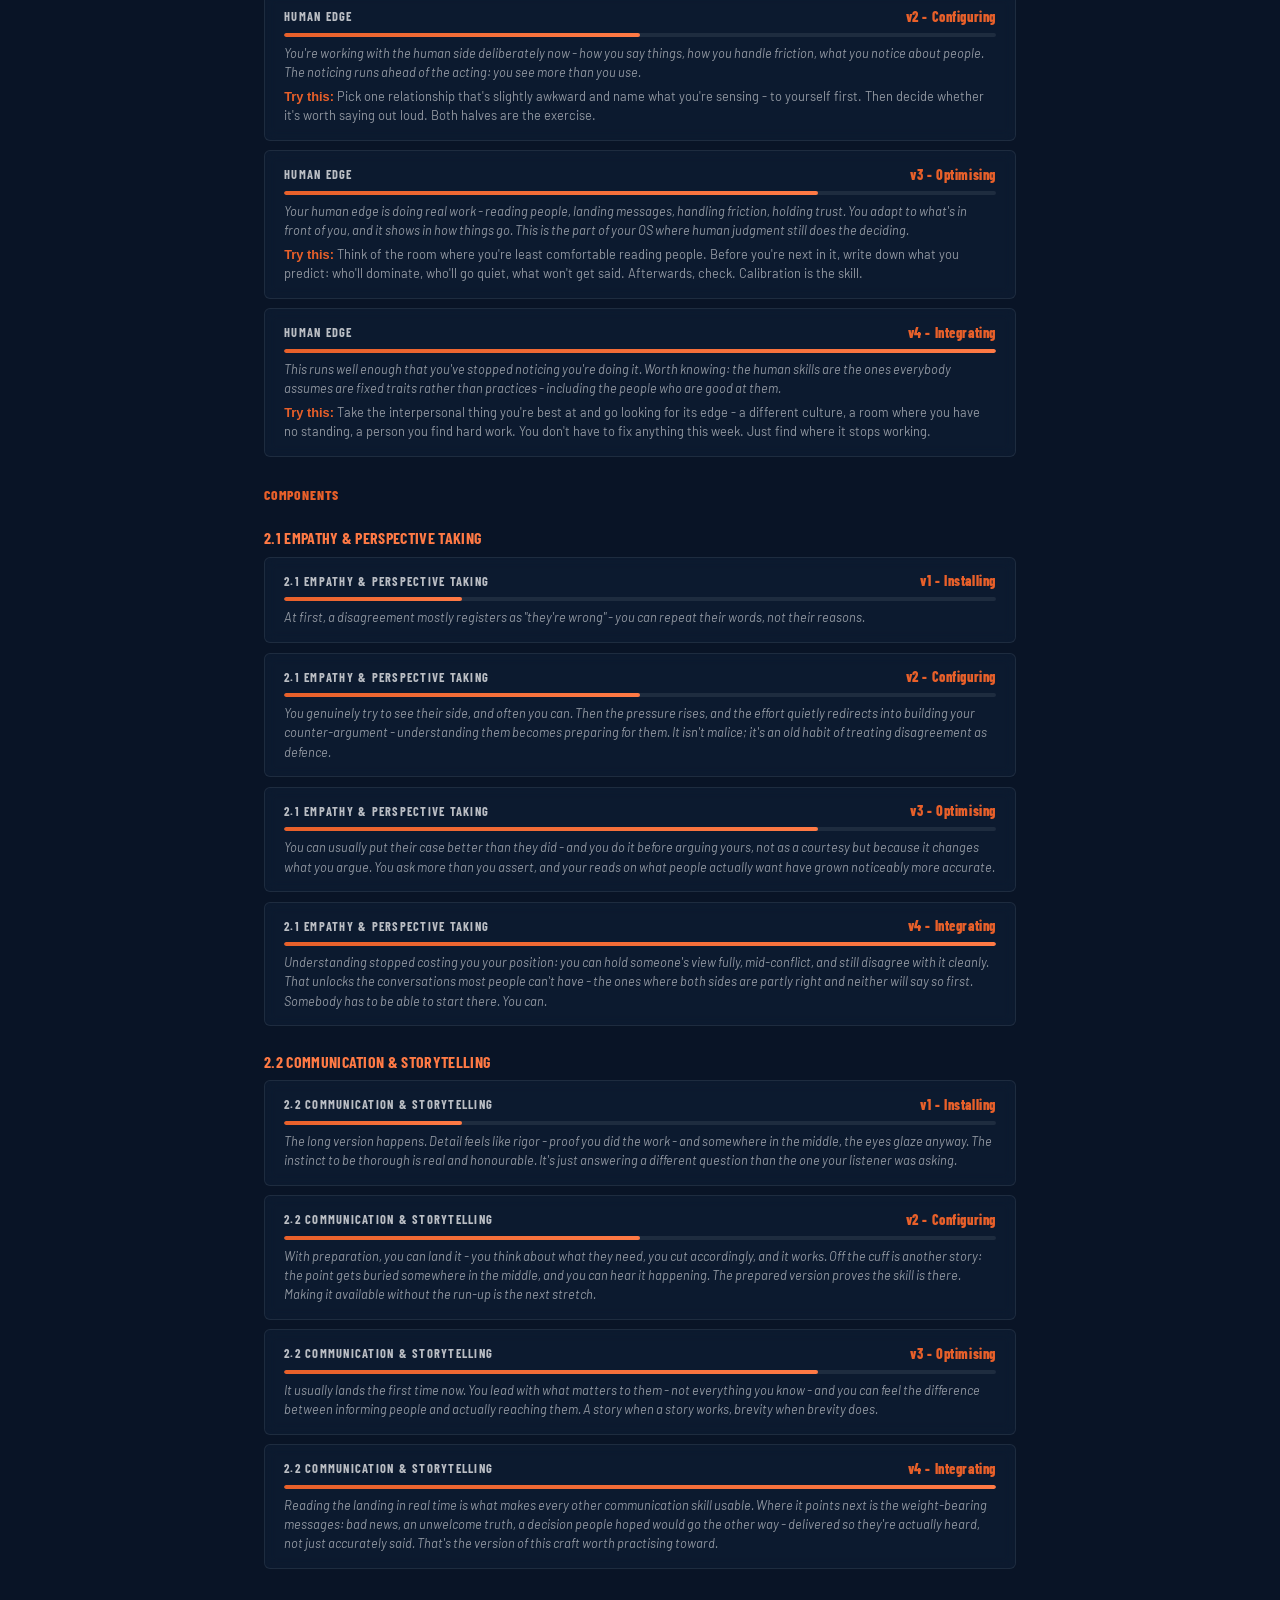
==== commit 6f2bcdfb: "Part A structural fixes: Try this label, profile bands, plainer 1.1, Steady connective - A1: pillar-" ====
--- a/preview.html
+++ b/preview.html
@@ -60,10 +60,11 @@
 
     // ---- Profiles ----
     html += `<h2 class="preview-global-heading">Profiles</h2>`;
-    CONFIG.profiles.forEach(profile => {
+    CONFIG.profiles.forEach((profile, i) => {
+      const lo = i === 0 ? CONFIG.scale.min : CONFIG.profiles[i - 1].upTo;
       html += `
         <div class="profile-badge" style="margin-bottom:1rem;">
-          <div class="profile-label">Your Rebel OS Profile · up to ${profile.upTo}</div>
+          <div class="profile-label">Your Rebel OS Profile · ${lo.toFixed(1)} - ${profile.upTo.toFixed(1)}</div>
           <div class="profile-title">${esc(profile.name)}</div>
           <div class="profile-desc">${esc(profile.desc)}</div>
         </div>`;
@@ -100,7 +101,7 @@
             </div>
             <div class="pillar-bar-track"><div class="pillar-bar-fill" style="width:${band.pct}%"></div></div>
             <div class="pillar-insight">${esc(rep.read)}</div>
-            ${rep.nextStep ? `<div class="pillar-insight" style="font-style:normal;margin-top:0.3rem;"><span style="color:var(--orange, #E8602A);font-weight:700;">Next:</span> ${esc(rep.nextStep)}</div>` : ''}
+            ${rep.nextStep ? `<div class="pillar-insight" style="font-style:normal;margin-top:0.3rem;"><span style="color:var(--orange, #E8602A);font-weight:700;">Try this:</span> ${esc(rep.nextStep)}</div>` : ''}
           </div>`;
       });
       html += `</div>`;
--- a/styles.css
+++ b/styles.css
@@ -36,6 +36,12 @@
 .btn-ghost:hover { color: white; border-color: rgba(255,255,255,0.45); }
 /* INTRO */#intro-screen { text-align: center; animation: slideIn 0.4s ease; }
 .intro-pillars {  display: flex; flex-wrap: wrap; gap: 0.5rem;  justify-content: center; margin: 1.5rem 0 1.8rem;}
+.os-metaphor {  max-width: 520px; margin: 0 auto;}
+.os-metaphor p {  font-size: 0.92rem; font-weight: 300; color: var(--text-muted); line-height: 1.65; margin-bottom: 0.85rem;}
+.os-metaphor p:last-child { margin-bottom: 0; }
+.os-metaphor a {  color: var(--orange-light);}
+.os-metaphor a:hover { color: var(--orange); }
+.os-metaphor a:focus-visible { outline: 2px solid var(--orange-light); outline-offset: 2px; border-radius: 2px; }
 .pillar-chip {  font-family: 'Barlow Condensed', sans-serif;  font-size: 0.7rem; font-weight: 700; letter-spacing: 0.1em;  text-transform: uppercase; padding: 0.28rem 0.75rem;  border-radius: 2px; background: rgba(232,96,42,0.1);  border: 1px solid rgba(232,96,42,0.28); color: rgba(255,255,255,0.78);}
 .time-note { font-size: 0.8rem; color: var(--text-muted); margin-bottom: 2rem; }
 /* RESULTS */#results-screen { animation: slideIn 0.4s ease; }
@@ -70,6 +76,9 @@
 .consent-row {  display: flex; align-items: flex-start; gap: 0.55rem; max-width: 400px; margin: 0.85rem auto 0; text-align: left; font-size: 0.74rem; color: var(--text-muted); line-height: 1.5; cursor: pointer;}
 .consent-row input[type="checkbox"] {  flex-shrink: 0; width: 16px; height: 16px; margin-top: 0.15rem; accent-color: var(--orange);}
 .consent-row a { color: var(--orange-light); }
+.feedback-link { color: var(--orange-light); text-decoration: underline; }
+.feedback-link:hover { color: var(--orange); }
+.feedback-link:focus-visible { outline: 2px solid var(--orange-light); outline-offset: 2px; border-radius: 2px; }
 .email-form-error {  font-size: 0.8rem; color: #ff8080; margin-top: 0.65rem;}
 #email-success {  font-size: 0.83rem; color: #7ddc8f; margin-top: 0.65rem;}
 .privacy-note { font-size: 0.7rem; color: var(--text-muted); margin-top: 0.65rem; }
